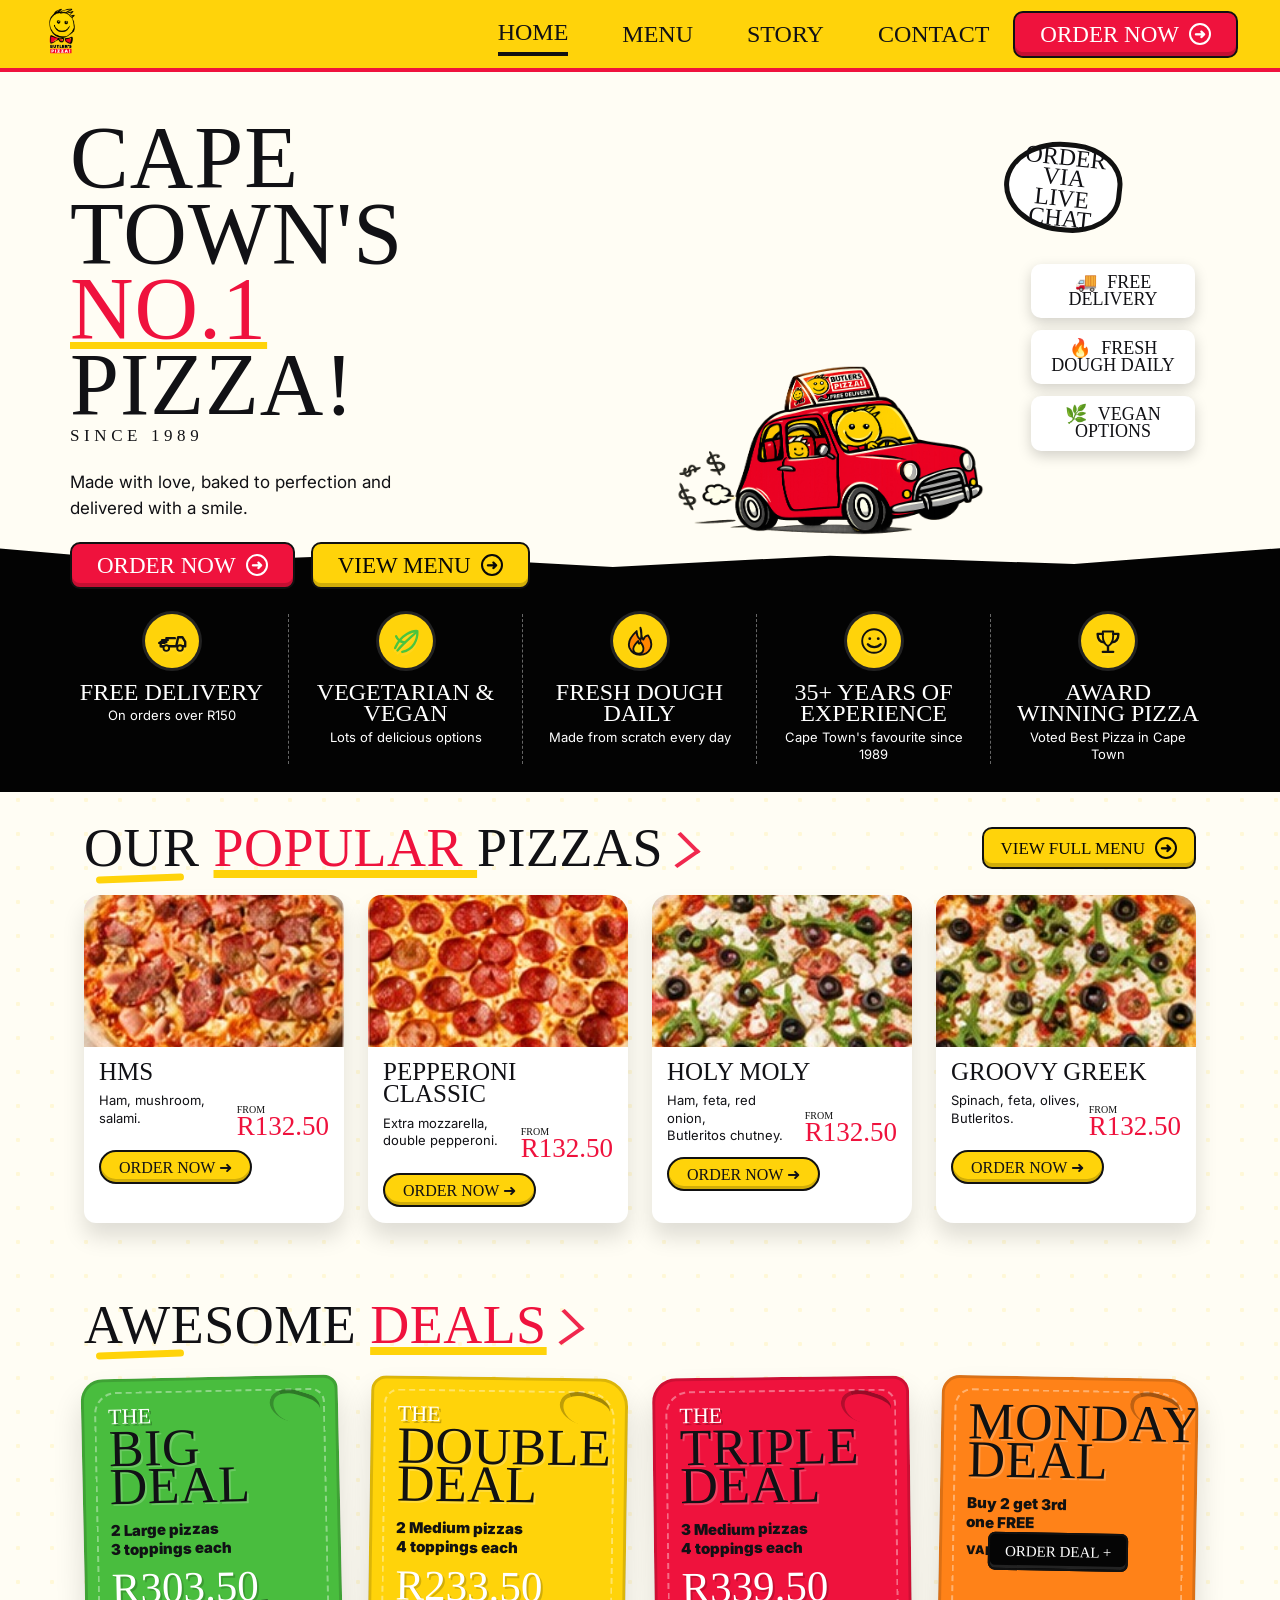
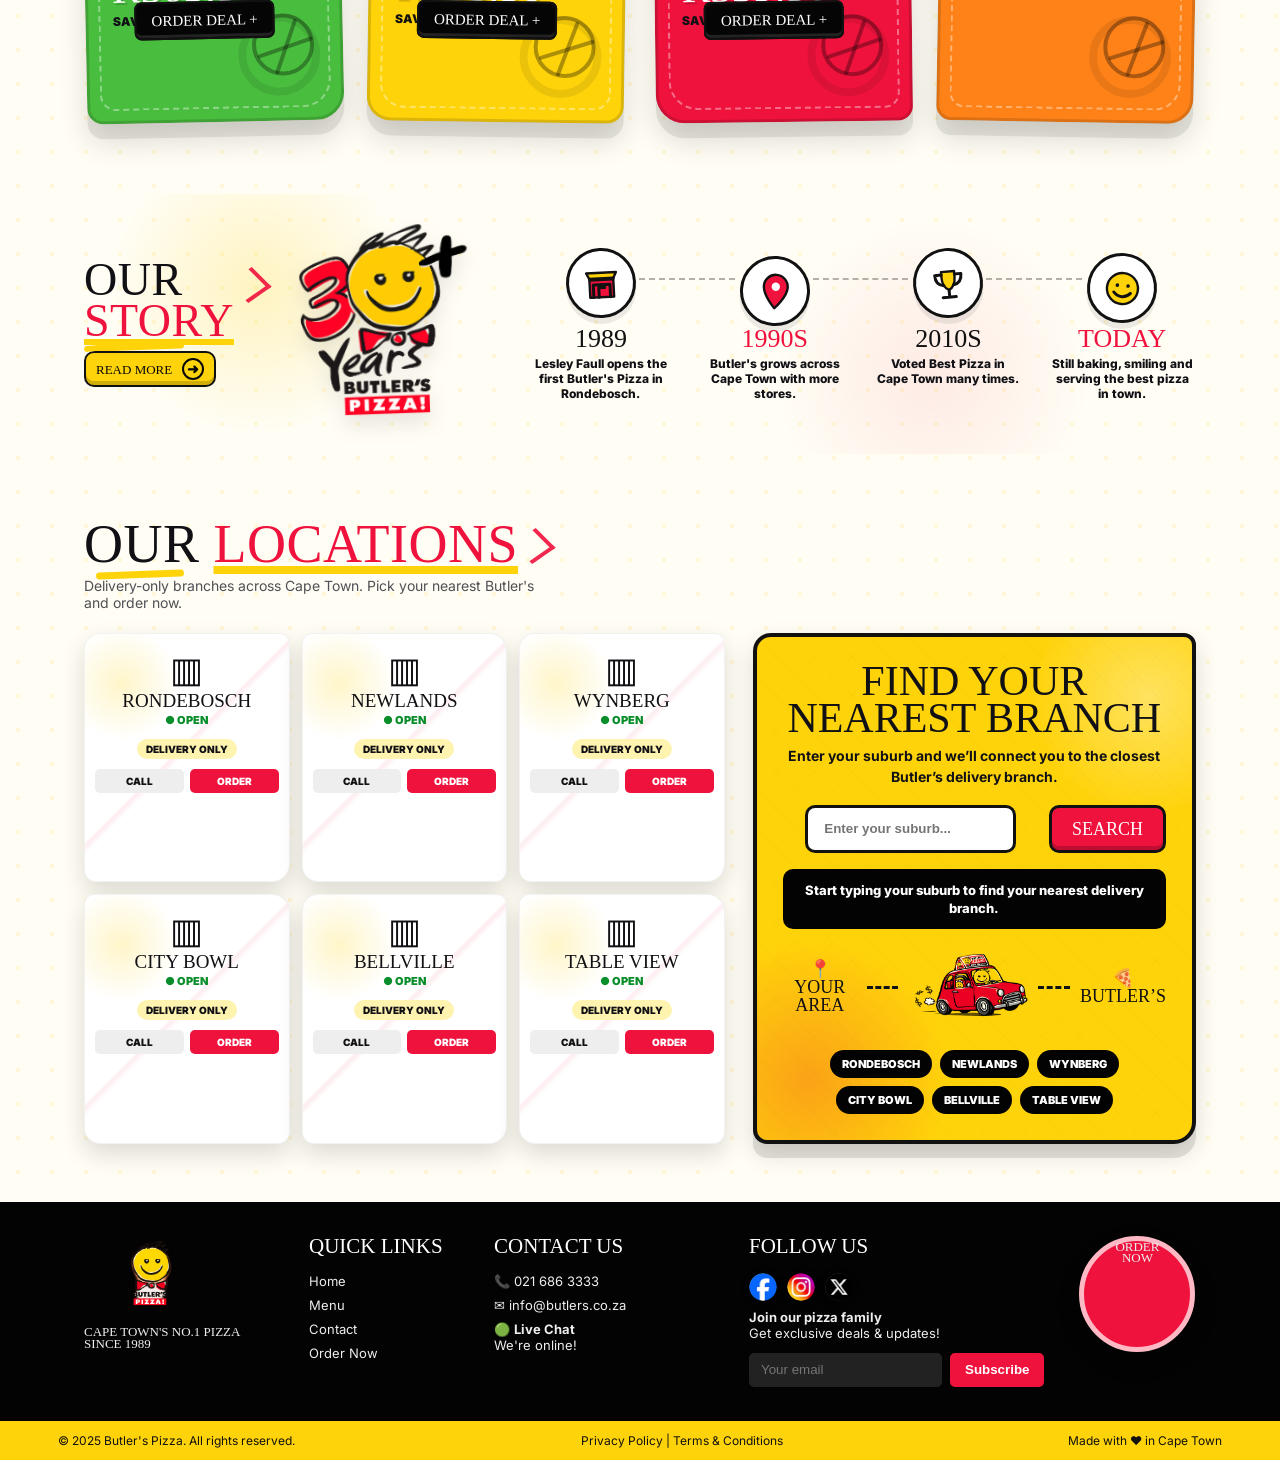
==== index.html @ 82b2c45b "Initial Butler's Pizza website" ====
<!DOCTYPE html>

<html lang="en">
<head>
<meta charset="utf-8"/>
<meta content="width=device-width, initial-scale=1.0" name="viewport"/>
<title>
   Butler's Pizza
  </title>
<link href="https://fonts.googleapis.com" rel="preconnect"/>
<link crossorigin="" href="https://fonts.gstatic.com" rel="preconnect"/>
<link href="https://fonts.googleapis.com/css2?family=Chewy&amp;family=Inter:wght@500;700;800;900&amp;display=swap" rel="stylesheet"/>
<link href="styles.css" rel="stylesheet"/>
</head>
<body class="home-page">
<header class="site-header">
<a class="brand" href="index.html">
<img alt="Butler's Pizza" src="assets/Main-logo.png"/>
</a>
<nav class="main-nav">
<a class="active" href="index.html">
     Home
    </a>
<a href="menu.html">
     Menu
    </a>
<a href="story.html">
     Story
    </a>
<a href="contact.html">
     Contact
    </a>
</nav>
<a class="top-order" href="order-now.html">
    Order Now
    <span class="circle-icon">
     ➜
    </span>
</a>
</header>
<main>
<section class="hero">
<div class="hero-copy">
<h1>
      Cape Town's
      <strong>
       No.1
      </strong>
      Pizza!
     </h1>
<p class="since">
      Since 1989
     </p>
<p>
      Made with love, baked to perfection and delivered with a smile.
     </p>
<div class="hero-buttons">
<a class="btn red" href="order-now.html">
       Order Now
       <span class="circle-icon">
        ➜
       </span>
</a>
<a class="btn yellow" href="menu.html">
       View Menu
       <span class="circle-icon">
        ➜
       </span>
</a>
</div>
</div>
<div class="hero-visual">
<img alt="Butler's Pizza delivery car" class="hero-car" src="assets/delivery-car-trim.png"/>
<div class="bubble">
      Order
      <br/>
      via
      <br/>
      live chat
     </div>
<div class="badges">
<div class="badge">
<span>
        🚚
       </span>
       Free Delivery
      </div>
<div class="badge">
<span>
        🔥
       </span>
       Fresh Dough Daily
      </div>
<div class="badge">
<span>
        🌿
       </span>
       Vegan Options
      </div>
</div>
</div>
</section>
<section class="feature-band">
<article>
<span aria-hidden="true" class="feature-icon feature-svg">
<svg viewbox="0 0 72 72">
<path class="svg-stroke" d="M14 47h31l4-19h9l6 10v9h-7">
</path>
<path class="svg-stroke" d="M20 47h-8v-9h12">
</path>
<circle class="svg-fill yellow" cx="24" cy="51" r="6">
</circle>
<circle class="svg-fill yellow" cx="53" cy="51" r="6">
</circle>
<path class="svg-stroke" d="M24 30h18M15 34h12M9 40h11">
</path>
</svg>
</span>
<h3>
      Free Delivery
     </h3>
<p>
      On orders over R150
     </p>
</article>
<article>
<span aria-hidden="true" class="feature-icon feature-svg">
<svg viewbox="0 0 72 72">
<path class="svg-stroke green" d="M13 51C26 21 51 14 60 15c1 18-8 39-32 44">
</path>
<path class="svg-stroke green" d="M18 56c12-14 24-24 39-38">
</path>
<path class="svg-stroke green" d="M33 39c-9-1-15-6-18-13">
</path>
</svg>
</span>
<h3>
      Vegetarian &amp; Vegan
     </h3>
<p>
      Lots of delicious options
     </p>
</article>
<article>
<span aria-hidden="true" class="feature-icon feature-svg">
<svg viewbox="0 0 72 72">
<path class="svg-fill orange" d="M37 8c5 12-2 17 6 25 3-8 10-9 10-9 7 10 9 19 5 28-4 8-12 13-22 13S18 60 14 51c-5-12 3-25 15-36-1 11 4 15 8 19 4-7 1-15 0-26z">
</path>
<path class="svg-fill yellow" d="M37 38c5 7 8 11 6 17-1 5-5 8-10 8s-10-3-11-8c-2-7 5-13 10-19 0 6 3 8 5 2z">
</path>
</svg>
</span>
<h3>
      Fresh Dough Daily
     </h3>
<p>
      Made from scratch every day
     </p>
</article>
<article>
<span aria-hidden="true" class="feature-icon feature-svg">
<svg viewbox="0 0 72 72">
<circle class="svg-fill yellow" cx="36" cy="36" r="25">
</circle>
<circle class="svg-fill ink" cx="27" cy="31" r="3">
</circle>
<circle class="svg-fill ink" cx="45" cy="31" r="3">
</circle>
<path class="svg-stroke" d="M23 43c7 8 20 8 27 0">
</path>
</svg>
</span>
<h3>
      35+ Years of Experience
     </h3>
<p>
      Cape Town's favourite since 1989
     </p>
</article>
<article>
<span aria-hidden="true" class="feature-icon feature-svg">
<svg viewbox="0 0 72 72">
<path class="svg-fill yellow" d="M25 16h22v9c0 11-5 19-11 22-6-3-11-11-11-22z">
</path>
<path class="svg-stroke" d="M25 21H14c0 12 5 17 14 18M47 21h11c0 12-5 17-14 18M36 47v9M25 59h22">
</path>
</svg>
</span>
<h3>
      Award Winning Pizza
     </h3>
<p>
      Voted Best Pizza in Cape Town
     </p>
</article>
</section>
<section class="section popular-section">
<div class="section-head">
<h2 class="section-title">
      Our
      <span>
       Popular
      </span>
      Pizzas
     </h2>
<a class="btn yellow small" href="menu.html">
      View Full Menu
      <span class="circle-icon">
       ➜
      </span>
</a>
</div>
<div class="pizza-grid">
<article class="pizza-card">
<img src="assets/pizza-hms.jpg"/>
<div class="pizza-body">
<h3>
        HMS
       </h3>
<div class="pizza-info">
<p>
         Ham, mushroom,
         <br/>
         salami.
        </p>
<div class="price">
<span class="from">
          From
         </span>
         R132.50
        </div>
</div>
<div class="card-row">
<a class="order-card" href="order-now.html">
         Order Now ➜
        </a>
</div>
</div>
</article>
<article class="pizza-card">
<img src="assets/pizza-pepperoni.jpg"/>
<div class="pizza-body">
<h3>
        Pepperoni Classic
       </h3>
<div class="pizza-info">
<p>
         Extra mozzarella,
         <br/>
         double pepperoni.
        </p>
<div class="price">
<span class="from">
          From
         </span>
         R132.50
        </div>
</div>
<div class="card-row">
<a class="order-card" href="order-now.html">
         Order Now ➜
        </a>
</div>
</div>
</article>
<article class="pizza-card">
<img src="assets/pizza-holy-moly.jpg"/>
<div class="pizza-body">
<h3>
        Holy Moly
       </h3>
<div class="pizza-info">
<p>
         Ham, feta, red onion,
         <br/>
         Butleritos chutney.
        </p>
<div class="price">
<span class="from">
          From
         </span>
         R132.50
        </div>
</div>
<div class="card-row">
<a class="order-card" href="order-now.html">
         Order Now ➜
        </a>
</div>
</div>
</article>
<article class="pizza-card">
<img src="assets/pizza-groovy-greek.jpg"/>
<div class="pizza-body">
<h3>
        Groovy Greek
       </h3>
<div class="pizza-info">
<p>
         Spinach, feta, olives,
         <br/>
         Butleritos.
        </p>
<div class="price">
<span class="from">
          From
         </span>
         R132.50
        </div>
</div>
<div class="card-row">
<a class="order-card" href="order-now.html">
         Order Now ➜
        </a>
</div>
</div>
</article>
</div>
</section>
<section class="section deals-section">
<div class="section-head">
<h2 class="section-title">
      Awesome
      <span>
       Deals
      </span>
</h2>
</div>
<div class="deal-grid">
<article class="deal-card green-card">
<span aria-hidden="true" class="deal-scribble">
</span>
<small>
       The
      </small>
<h3>
       Big Deal
      </h3>
<p>
       2 Large pizzas
       <br/>
       3 toppings each
      </p>
<strong>
       R303.50
      </strong>
<em>
       Save up to R135
      </em>
<a href="order-now.html">
       Order Deal +
      </a>
<span aria-hidden="true" class="deal-pizza-doodle">
</span>
</article>
<article class="deal-card yellow-card">
<span aria-hidden="true" class="deal-scribble">
</span>
<small>
       The
      </small>
<h3>
       Double Deal
      </h3>
<p>
       2 Medium pizzas
       <br/>
       4 toppings each
      </p>
<strong>
       R233.50
      </strong>
<em>
       Save up to R185
      </em>
<a href="order-now.html">
       Order Deal +
      </a>
<span aria-hidden="true" class="deal-pizza-doodle">
</span>
</article>
<article class="deal-card red-card">
<span aria-hidden="true" class="deal-scribble">
</span>
<small>
       The
      </small>
<h3>
       Triple Deal
      </h3>
<p>
       3 Medium pizzas
       <br/>
       4 toppings each
      </p>
<strong>
       R339.50
      </strong>
<em>
       Save up to R180
      </em>
<a href="order-now.html">
       Order Deal +
      </a>
<span aria-hidden="true" class="deal-pizza-doodle">
</span>
</article>
<article class="deal-card orange-card">
<span aria-hidden="true" class="deal-scribble">
</span>
<h3>
       Monday Deal
      </h3>
<p>
       Buy 2 get 3rd
       <br/>
       one FREE
      </p>
<em>
       Valid Mondays only
      </em>
<a href="order-now.html">
       Order Deal +
      </a>
<span aria-hidden="true" class="deal-pizza-doodle">
</span>
</article>
</div>
</section>
<section class="section story-section">
<div class="story-title">
<h2 class="section-title">
      Our
      <span>
       Story
      </span>
</h2>
<a class="btn yellow tiny" href="story.html">
      Read More
      <span class="circle-icon">
       ➜
      </span>
</a>
</div>
<img alt="30 years" class="story-badge" src="assets/logo-30-years-trim.png"/>
<div class="timeline">
<article>
<div aria-hidden="true" class="icon timeline-icon">
<svg viewbox="0 0 72 72">
<path class="svg-fill red" d="M16 28h40v31H16z">
</path>
<path class="svg-fill yellow" d="M11 18h50l-6 12H17z">
</path>
<path class="svg-stroke" d="M22 59V38h28v21M31 59V43h10M16 28h40">
</path>
</svg>
</div>
<h3>
       1989
      </h3>
<p>
       Lesley Faull opens the first Butler's Pizza in Rondebosch.
      </p>
</article>
<article>
<div aria-hidden="true" class="icon timeline-icon">
<svg viewbox="0 0 72 72">
<path class="svg-fill red" d="M36 8c-11 0-20 9-20 20 0 16 20 36 20 36s20-20 20-36C56 17 47 8 36 8z">
</path>
<circle class="svg-fill white" cx="36" cy="28" r="7">
</circle>
</svg>
</div>
<h3>
       1990s
      </h3>
<p>
       Butler's grows across Cape Town with more stores.
      </p>
</article>
<article>
<div aria-hidden="true" class="icon timeline-icon">
<svg viewbox="0 0 72 72">
<path class="svg-fill yellow" d="M25 16h22v9c0 11-5 19-11 22-6-3-11-11-11-22z">
</path>
<path class="svg-stroke" d="M25 21H14c0 12 5 17 14 18M47 21h11c0 12-5 17-14 18M36 47v9M25 59h22">
</path>
</svg>
</div>
<h3>
       2010s
      </h3>
<p>
       Voted Best Pizza in Cape Town many times.
      </p>
</article>
<article>
<div aria-hidden="true" class="icon timeline-icon">
<svg viewbox="0 0 72 72">
<circle class="svg-fill yellow" cx="36" cy="36" r="26">
</circle>
<circle class="svg-fill ink" cx="27" cy="31" r="3">
</circle>
<circle class="svg-fill ink" cx="45" cy="31" r="3">
</circle>
<path class="svg-stroke" d="M22 43c8 9 20 9 28 0">
</path>
</svg>
</div>
<h3>
       Today
      </h3>
<p>
       Still baking, smiling and serving the best pizza in town.
      </p>
</article>
</div>
</section>
<section class="section locations-section">
<div class="section-head">
<div>
<h2 class="section-title">
       Our
       <span>
        Locations
       </span>
</h2>
<p class="locations-subtitle">
       Delivery-only branches across Cape Town. Pick your nearest Butler's and order now.
      </p>
</div>
</div>
<div class="delivery-map-layout">
<div class="locations">
<article class="loc-card">
<div class="building">
        ▥
       </div>
<h3>
        Rondebosch
       </h3>
<p>
        ● Open
       </p>
<span class="delivery-only">
        Delivery Only
       </span>
<div class="loc-actions">
<a href="tel:+27216869007">
         Call
        </a>
<a href="order-now.html">
         Order
        </a>
</div>
</article>
<article class="loc-card">
<div class="building">
        ▥
       </div>
<h3>
        Newlands
       </h3>
<p>
        ● Open
       </p>
<span class="delivery-only">
        Delivery Only
       </span>
<div class="loc-actions">
<a href="tel:+27216863333">
         Call
        </a>
<a href="order-now.html">
         Order
        </a>
</div>
</article>
<article class="loc-card">
<div class="building">
        ▥
       </div>
<h3>
        Wynberg
       </h3>
<p>
        ● Open
       </p>
<span class="delivery-only">
        Delivery Only
       </span>
<div class="loc-actions">
<a href="tel:+27217979980">
         Call
        </a>
<a href="order-now.html">
         Order
        </a>
</div>
</article>
<article class="loc-card">
<div class="building">
        ▥
       </div>
<h3>
        City Bowl
       </h3>
<p>
        ● Open
       </p>
<span class="delivery-only">
        Delivery Only
       </span>
<div class="loc-actions">
<a href="tel:+27214623344">
         Call
        </a>
<a href="order-now.html">
         Order
        </a>
</div>
</article>
<article class="loc-card">
<div class="building">
        ▥
       </div>
<h3>
        Bellville
       </h3>
<p>
        ● Open
       </p>
<span class="delivery-only">
        Delivery Only
       </span>
<div class="loc-actions">
<a href="tel:+27219488888">
         Call
        </a>
<a href="order-now.html">
         Order
        </a>
</div>
</article>
<article class="loc-card">
<div class="building">
        ▥
       </div>
<h3>
        Table View
       </h3>
<p>
        ● Open
       </p>
<span class="delivery-only">
        Delivery Only
       </span>
<div class="loc-actions">
<a href="tel:+27215578899">
         Call
        </a>
<a href="order-now.html">
         Order
        </a>
</div>
</article>
</div>
<div class="delivery-panel">
<div class="delivery-panel-content">
<h3>
        Find Your Nearest Branch
       </h3>
<p>
        Enter your suburb and we’ll connect you to the closest Butler’s delivery branch.
       </p>
<form class="branch-search" id="branchSearchForm">
<div class="suburb-field">
<input autocomplete="off" id="suburbInput" placeholder="Enter your suburb..." type="text"/>
<div class="suburb-suggestions" id="suburbSuggestions">
</div>
</div>
<button type="submit">
         Search
        </button>
</form>
<div class="branch-result" id="branchResult">
        Start typing your suburb to find your nearest delivery branch.
       </div>
<div class="delivery-route">
<span>
         📍 Your Area
        </span>
<span class="route-line">
</span>
<img alt="Delivery car" src="assets/delivery-car-trim.png"/>
<span class="route-line">
</span>
<span>
         🍕 Butler’s
        </span>
</div>
<div class="branch-tags">
<span>
         Rondebosch
        </span>
<span>
         Newlands
        </span>
<span>
         Wynberg
        </span>
<span>
         City Bowl
        </span>
<span>
         Bellville
        </span>
<span>
         Table View
        </span>
</div>
</div>
</div>
</div>
</section>
</main>
<footer class="site-footer">
<div class="footer-inner">
<div class="footer-logo">
<img src="assets/logo-butlers-trim.png"/>
<p>
      Cape Town's No.1 Pizza
      <br/>
      Since 1989
     </p>
</div>
<div>
<h3>
      Quick Links
     </h3>
<a href="index.html">
      Home
     </a>
<a href="menu.html">
      Menu
     </a>
<a href="contact.html">
      Contact
     </a>
<a href="order-now.html">
      Order Now
     </a>
</div>
<div>
<h3>
      Contact Us
     </h3>
<p>
      📞 021 686 3333
     </p>
<p>
      ✉ info@butlers.co.za
     </p>
<p>
      🟢
      <b>
       Live Chat
      </b>
<br/>
      We're online!
     </p>
</div>
<div>
<h3>
      Follow Us
     </h3>
<div class="socials"><a aria-label="Facebook" class="social-link facebook" href="#"><img alt="Facebook" src="assets/facebook.png"/></a><a aria-label="Instagram" class="social-link instagram" href="#"><img alt="Instagram" src="assets/instagram.png"/></a><a aria-label="X" class="social-link x" href="#"><img alt="X" src="assets/x.png"/></a></div>
<p>
<b>
       Join our pizza family
      </b>
<br/>
      Get exclusive deals &amp; updates!
     </p>
<div class="subscribe">
<input placeholder="Your email"/>
<button>
       Subscribe
      </button>
</div>
</div>
<a class="floating-order" href="order-now.html">
     Order
     <br/>
     Now
    </a>
</div>
<div class="legal">
<span>
     © 2025 Butler's Pizza. All rights reserved.
    </span>
<span>
     Privacy Policy | Terms &amp; Conditions
    </span>
<span>
     Made with ❤ in Cape Town
    </span>
</div>
</footer>
<script src="location.js">
</script>
</body>
</html>
---- styles.css ----
:root {
    --yellow:#ffd30a;
    --red:#ef123d;
    --orange:#ff8500;
    --ink:#111115;
    --paper:#fffdf4;
    --muted:#4f4f55;
    --shadow:0 10px 24px rgba(0,0,0,.14);
    --display:'Chewy','Comic Sans MS',cursive;
    --body:'Inter',Arial,sans-serif
}

* {
    box-sizing:border-box
}

html {
    scroll-behavior:smooth
}

body {
    margin:0;
    color:var(--ink);
    font-family:var(--body);
    background:var(--paper);
    overflow-x:hidden
}

a {
    text-decoration:none;
    color:inherit
}

.site-header {
    height:72px;
    background:var(--yellow);
    display:flex;
    align-items:center;
    padding:0 42px;
    border-bottom:4px solid var(--red);
    gap:24px;
    position:sticky;
    top:0;
    z-index:50
}

.brand {
    height: 100%;
    display: flex;
    align-items: center;
    flex-shrink: 0;
}

.brand img {
    width: auto;
    height: 58px;
    max-height: 58px;
    object-fit: contain;
    display: block;
}

.main-nav {
    margin-left:auto;
    display:flex;
    gap:54px;
    align-items:center;
    font:24px/1 var(--display);
    text-transform:uppercase
}

.main-nav a {
    padding:8px 0
}

.main-nav a.active {
    border-bottom:4px solid #111
}

.top-order,.btn {
    display:inline-flex;
    align-items:center;
    justify-content:center;
    gap:10px;
    border:2px solid rgba(0,0,0,.18);
    box-shadow:inset 0 -4px rgba(0,0,0,.18);
    text-transform:uppercase;
    font:23px/1 var(--display);
    border-radius:10px;
    min-height:46px;
    padding:10px 25px;
    transition:transform .2s ease, box-shadow .2s ease, background-color .2s ease, color .2s ease
}

.top-order:hover,.btn:hover {
    transform:translateY(-2px);
    box-shadow:inset 0 -4px rgba(0,0,0,.18),0 10px 20px rgba(0,0,0,.16)
}

.top-order,.btn.red {
    background:var(--red);
    color:#fff
}

.btn.red:hover {
    background:#ff214f
}

.btn.yellow {
    background:var(--yellow);
    color:#080808
}

.btn.yellow:hover {
    background:#ffe15f
}

.btn.small {
    font-size:17px;
    min-height:38px;
    padding:8px 17px
}

.btn.tiny {
    font-size:13px;
    min-height:28px;
    padding:5px 10px
}

.circle-icon {
    display:grid;
    place-items:center;
    width:22px;
    height:22px;
    border:2px solid currentColor;
    border-radius:50%;
    font:800 14px/1 'Segoe UI Symbol', Arial, sans-serif;
    transition:transform .2s ease, background-color .2s ease, border-color .2s ease
}

.hero-buttons .btn:hover .circle-icon {
    transform:translateX(3px) scale(1.05);
    background:rgba(255,255,255,.18)
}

.hero,.page-hero {
    position:relative;
    min-height:430px;
    display:grid;
    grid-template-columns:42% 58%;
    background:#fffdf4;
    overflow:hidden;
    padding:48px 70px 0
}

.hero:after,.page-hero:after {
    content:"";
    position:absolute;
    left:-3%;
    right:-3%;
    bottom:-2px;
    height:70px;
    background:#030303;
    clip-path:polygon(0 35%,15% 60%,31% 48%,48% 66%,64% 50%,82% 62%,100% 35%,100% 100%,0 100%)
}

.hero-copy {
    position:relative;
    z-index:2
}

.hero h1,.page-hero h1 {
    font:88px/.86 var(--display);
    text-transform:uppercase;
    margin:0;
    max-width:470px;
    letter-spacing:1px
}

.hero h1 strong,.page-hero h1 strong,.red-word {
    color:var(--red);
    font:inherit;
    text-decoration:underline;
    text-decoration-color:var(--yellow);
    text-decoration-thickness:.08em;
    text-underline-offset:.05em;
    text-decoration-skip-ink:auto
}

.since {
    font:34px/1 var(--display);
    letter-spacing:.27em;
    margin-top:20px;
    text-transform:uppercase
}

.hero-copy p,.page-hero p {
    font-size:17px;
    line-height:1.55;
    max-width:330px;
    margin:0 0 20px
}

.hero-buttons {
    display:flex;
    gap:16px
}

.hero-visual,.page-visual {
    position:relative;
    min-height:370px
}

.hero-pizza {
    position:absolute;
    right:-80px;
    bottom:0;
    width:560px;
    height:420px;
    border-radius:50% 0 0 50%;
    object-fit:cover
}

.hero-car {
    position:absolute;
    left:110px;
    bottom:23px;
    width:325px;
    z-index:3
}

.hero-logo-peek {
    position:absolute;
    left:92px;
    top:25px;
    width:78px;
    z-index:4
}

.bubble {
    position:absolute;
    right:88px;
    top:22px;
    z-index:5;
    width:118px;
    height:90px;
    background:white;
    border:5px solid #111;
    border-radius:54% 46% 47% 53%;
    display:grid;
    place-items:center;
    text-align:center;
    font:24px/.85 var(--display);
    text-transform:uppercase;
    transform:rotate(6deg)
}

.badges {
    position:absolute;
    right:15px;
    top:144px;
    display:grid;
    gap:12px;
    z-index:5
}

.badge {
    width:164px;
    background:white;
    border-radius:10px;
    box-shadow:0 5px 14px rgba(0,0,0,.18);
    padding:10px 13px;
    text-align:center;
    font:18px/.95 var(--display);
    text-transform:uppercase
}

.badge span {
    margin-right:6px
}

.feature-band {
    background:#030303;
    color:white;
    display:grid;
    grid-template-columns:repeat(5,1fr);
    padding:25px 55px 28px
}

.feature-band.light {
    background:#fffdf4;
    color:#111;
    border-top:1px solid #ddd;
    border-bottom:1px solid #ddd
}

.feature-band article {
    min-height:98px;
    text-align:center;
    display:grid;
    align-content:start;
    justify-items:center;
    padding:0 24px;
    border-right:1px dashed rgba(255,255,255,.4)
}

.feature-band.light article {
    border-right:1px dashed #bbb;
    grid-template-columns:55px 1fr;
    text-align:left;
    align-items:center;
    justify-items:start;
    min-height:80px
}

.feature-band article:last-child {
    border-right:0
}

.feature-icon {
    font-size:37px;
    line-height:1
}

.feature-band h3 {
    margin:6px 0 4px;
    font:24px/.9 var(--display);
    text-transform:uppercase
}

.feature-band p {
    margin:0;
    font-size:13px;
    line-height:1.35
}

.feature-band.light p {
    font-size:12px
}

.section {
    max-width:1180px;
    margin:0 auto;
    padding:32px 34px
}

.section-head {
    display:flex;
    align-items:center;
    justify-content:space-between;
    margin-bottom:22px
}

.section-title {
    font:54px/.9 var(--display);
    text-transform:uppercase;
    margin:0
}

.section-title span {
    color:var(--red);
    text-decoration:underline;
    text-decoration-color:var(--yellow);
    text-decoration-thickness:.14em
}

.pizza-grid,.deal-grid {
    display:grid;
    grid-template-columns:repeat(4,1fr);
    gap:24px
}

.pizza-card {
    background:white;
    border-radius:8px;
    overflow:hidden;
    box-shadow:var(--shadow);
    border:1px solid #e2ded5
}

.pizza-card img {
    width:100%;
    height:145px;
    object-fit:cover;
    display:block
}

.pizza-body {
    padding:14px 15px 16px
}

.pizza-body h3 {
    font:25px/.9 var(--display);
    margin:0 0 9px;
    text-transform:uppercase
}

.pizza-info {
    display:grid;
    grid-template-columns:1fr auto;
    gap:8px;
    align-items:end
}

.pizza-info p {
    min-height:46px;
    margin:0;
    font-size:13px;
    line-height:1.35
}

.from {
    font-size:10px;
    text-transform:uppercase;
    display:block;
    color:#111
}

.price {
    font:27px/.9 var(--display);
    color:var(--red);
    white-space:nowrap
}

.card-row {
    display:flex;
    align-items:center;
    justify-content:space-between;
    margin-top:12px;
    gap:10px
}

.order-card {
    background:var(--yellow);
    border:2px solid #111;
    border-radius:5px;
    padding:8px 18px 6px;
    font:16px/1 var(--display);
    text-transform:uppercase;
    box-shadow:inset 0 -3px rgba(0,0,0,.18)
}

.deal-card {
    min-height: 250px;
    border-radius: 12px;
    padding: 22px 22px 70px;
    position: relative;
    overflow: hidden;
    box-shadow: var(--shadow);
    border: 2px solid rgba(0, 0, 0, 0.1);
}

.deal-card:after {
    content: '◔';
    position: absolute;
    right: 15px;
    bottom: 12px;
    font: 82px/1 var(--display);
    opacity: 0.35;
    z-index: 1;
}

.deal-card small,.deal-card h3,.deal-card p,.deal-card strong,.deal-card a {
    position:relative;
    z-index:1
}

.deal-card small {
    font:20px/1 var(--display);
    color:white;
    text-transform:uppercase
}

.deal-card h3 {
    font: 47px/.78 var(--display);
    text-transform: uppercase;
    margin: 0 0 14px;
}

.deal-card p {
    font-weight: 900;
    line-height: 1.3;
    margin: 0 0 10px;
}

.deal-card strong {
    font: 39px/.9 var(--display);
    color: white;
    display: block;
    margin-bottom: 5px;
}

.deal-card em {
    display:block;
    font-style:normal;
    font-weight:900;
    text-transform:uppercase;
    font-size:12px
}

.deal-card a {
    position: absolute;
    left: 22px;
    bottom: 18px;
    z-index: 3;
    background: #050505;
    color: white;
    border-radius: 5px;
    padding: 9px 15px;
    font: 15px/1 var(--display);
    text-transform: uppercase;
}

.green-card {
    background:#49bd3e
}

.yellow-card {
    background:var(--yellow)
}

.red-card {
    background:var(--red)
}

.orange-card {
    background:#ff8218
}

.story-section {
    display:grid;
    grid-template-columns:130px 215px 1fr;
    gap:24px;
    align-items:center
}

.story-badge {
    width:215px
}

.story-title .section-title {
    font-size:45px;
    margin-bottom:12px
}

.timeline {
    display:grid;
    grid-template-columns:repeat(4,1fr);
    gap:30px
}

.timeline article {
    position:relative;
    min-height:132px
}

.timeline article:not(:last-child):after {
    content:"";
    position:absolute;
    top:34px;
    left:65px;
    right:-36px;
    border-top:2px dashed #aaa
}

.timeline .icon {
    font-size:42px
}

.timeline h3 {
    font:23px/.9 var(--display);
    margin:5px 0;
    text-transform:uppercase
}

.timeline p {
    font-size:12px;
    line-height:1.4;
    margin:0
}

.locations {
    display:grid;
    grid-template-columns:repeat(6,1fr);
    gap:12px
}

.loc-card {
    position:relative;
    overflow:hidden;
    text-align:center;
    background:white;
    border-radius:8px;
    box-shadow:var(--shadow);
    padding:14px 10px;
    transition:transform 0.2s ease, outline 0.2s ease;
}

.loc-card .building {
    font-size:35px
}

.loc-card h3 {
    font:19px/.9 var(--display);
    text-transform:uppercase;
    margin:2px 0
}

.loc-card p {
    font-size:11px;
    color:#0a8e2b;
    margin:4px 0 10px;
    font-weight:900;
    text-transform:uppercase
}

.loc-card .loc-actions {
    display:grid;
    grid-template-columns:1fr 1fr;
    gap:6px
}

.loc-card a {
    background:#eee;
    border-radius:5px;
    padding:6px;
    font-size:10px;
    font-weight:900;
    text-transform:uppercase
}

.tabs-band {
    background:#030303;
    color:white;
    display:flex;
    align-items:center;
    justify-content:center;
    gap:58px;
    padding:28px 60px
}

.tab-item {
    text-align:center;
    font:19px/1 var(--display);
    text-transform:uppercase
}

.tab-icon {
    display:grid;
    place-items:center;
    width:54px;
    height:54px;
    border-radius:50%;
    margin:0 auto 8px;
    border:3px solid white;
    background:var(--yellow);
    font-size:28px
}

.tab-item.active {
    color:white
}

.tab-item.active:after {
    content:"";
    display:block;
    width:54px;
    height:5px;
    background:var(--yellow);
    margin:8px auto 0
}

.menu-tools {
    margin-left:auto;
    display:flex;
    gap:15px
}

.search {
    width:240px;
    height:48px;
    border:1px solid #777;
    border-radius:24px;
    background:#050505;
    color:white;
    padding:0 20px
}

.sort {
    height:48px;
    border:0;
    border-radius:24px;
    background:var(--yellow);
    padding:0 28px;
    font-weight:900;
    text-transform:uppercase
}

.more-btn {
    text-align:center;
    margin:28px auto 0
}

.contact-layout {
    display:grid;
    grid-template-columns:300px 1fr 420px;
    gap:28px;
    align-items:start
}

.contact-card {
    background:white;
    border-radius:10px;
    box-shadow:var(--shadow);
    padding:22px;
    margin-bottom:16px;
    display:grid;
    grid-template-columns:55px 1fr;
    gap:14px;
    align-items:center
}

.contact-card .round {
    width:50px;
    height:50px;
    background:var(--yellow);
    border-radius:50%;
    display:grid;
    place-items:center;
    font-size:24px
}

.contact-card h3 {
    font:20px/1 var(--display);
    margin:0;
    text-transform:uppercase
}

.contact-card strong {
    display:block;
    color:var(--red);
    font-size:22px;
    margin:4px 0
}

.contact-card p {
    margin:0;
    font-size:14px
}

.form-grid {
    display:grid;
    grid-template-columns:1fr 1fr;
    gap:17px
}

.form-grid input,.form-grid textarea,.order-form input,.order-form textarea {
    border:1px solid #ddd;
    border-radius:7px;
    background:white;
    padding:0 16px;
    height:56px;
    font:14px var(--body);
    box-shadow:inset 0 1px 2px rgba(0,0,0,.03)
}

.form-grid .wide,.order-form .wide {
    grid-column:1/-1
}

.form-grid textarea,.order-form textarea {
    height:210px;
    padding-top:17px;
    resize:none
}

.map-card {
    height:555px;
    border-radius:10px;
    box-shadow:var(--shadow);
    overflow:hidden;
    background:linear-gradient(135deg,#bde9f2 0 28%,#dff4cf 28% 100%);
    position:relative
}

.map-card:before {
    content:"";
    position:absolute;
    inset:0;
    background:linear-gradient(35deg,transparent 46%,#f7d75b 47% 49%,transparent 50%),linear-gradient(95deg,transparent 58%,#d0d0d0 59% 60%,transparent 61%),linear-gradient(135deg,transparent 38%,#d0d0d0 39% 41%,transparent 42%);
    opacity:.9
}

.map-pin {
    position:absolute;
    left:52%;
    top:45%;
    transform:translate(-50%,-50%);
    width:72px;
    height:72px;
    border-radius:50% 50% 50% 0;
    background:var(--red);
    transform:rotate(-45deg);
    display:grid;
    place-items:center;
    border:4px solid #111
}

.map-pin img {
    transform:rotate(45deg);
    width:48px
}

.hours-band {
    background:#030303;
    color:#fff;
    padding:27px 70px
}

.hours-inner {
    max-width:1180px;
    margin:auto
}

.hours-grid {
    display:grid;
    grid-template-columns:repeat(4,1fr);
    gap:26px;
    text-align:center
}

.hours-card {
    border-right:1px dashed rgba(255,255,255,.45);
    padding:8px
}

.hours-card:last-child {
    border-right:0
}

.hours-card .emoji {
    font-size:33px
}

.hours-card h3 {
    font:22px/1 var(--display);
    text-transform:uppercase;
    margin:7px 0
}

.hours-card p {
    font-size:18px;
    color:var(--yellow);
    font-weight:900;
    margin:0
}

.order-layout {
    display:grid;
    grid-template-columns:1.45fr .95fr;
    gap:55px
}

.order-form {
    display:grid;
    grid-template-columns:1fr 1fr;
    gap:18px
}

.order-form textarea {
    height:120px
}

.cart-box {
    background:#fffaf1;
    border:1px solid #e2ddd3;
    border-radius:10px;
    box-shadow:var(--shadow);
    padding:24px
}

.cart-empty {
    text-align:center;
    padding:10px 10px 25px;
    border-bottom:1px dashed #bbb
}

.cart-empty img {
    width:155px
}

.cart-empty h3 {
    margin:4px 0;
    font-size:20px
}

.cart-line {
    display:flex;
    justify-content:space-between;
    font-weight:900;
    margin:18px 0
}

.cart-total {
    display:flex;
    justify-content:space-between;
    border-top:1px solid #ddd;
    padding-top:18px;
    font:31px/1 var(--display);
    text-transform:uppercase
}

.cart-total strong {
    color:var(--red)
}

.addons {
    display:grid;
    grid-template-columns:repeat(5,1fr);
    gap:20px
}

.addon-card {
    background:white;
    box-shadow:var(--shadow);
    border-radius:8px;
    padding:14px;
    position:relative;
    min-height:190px
}

.addon-img {
    height:88px;
    display:grid;
    place-items:center;
    font-size:58px
}

.addon-card h3 {
    font:18px/1 var(--display);
    text-transform:uppercase;
    margin:8px 0
}

.addon-card strong {
    color:var(--red);
    font-size:20px
}

.add-btn {
    position:absolute;
    right:14px;
    bottom:14px;
    width:36px;
    height:36px;
    border-radius:50%;
    background:var(--yellow);
    display:grid;
    place-items:center;
    font-size:30px;
    font-weight:900
}

.site-footer {
    background:#030303;
    color:white
}

.footer-inner {
    max-width:1180px;
    margin:auto;
    display:grid;
    grid-template-columns:190px 150px 220px 1fr 140px;
    gap:35px;
    padding:34px
}

.footer-logo img {
    width:130px
}

.footer-logo p {
    font:17px/.9 var(--display);
    text-transform:uppercase;
    margin:4px 0
}

.site-footer h3 {
    font:21px/1 var(--display);
    text-transform:uppercase;
    margin:0 0 16px
}

.site-footer a,.site-footer p {
    display:block;
    color:#eee;
    font-size:13px;
    margin:0 0 8px
}

.socials {
    display:flex;
    gap:10px
}

.socials span {
    width:24px;
    height:24px;
    border-radius:50%;
    display:grid;
    place-items:center;
    background:#1d75ff
}

.socials span:nth-child(2) {
    background:var(--red)
}

.socials span:nth-child(3) {
    background:#222;
    border:1px solid #555
}

.subscribe {
    display:flex;
    gap:8px;
    margin-top:12px
}

.subscribe input {
    background:#222;
    border:0;
    border-radius:5px;
    height:34px;
    padding:0 12px;
    color:white
}

.subscribe button {
    background:var(--red);
    color:white;
    border:0;
    border-radius:5px;
    font-weight:900;
    padding:0 15px
}

.floating-order {
    width:116px;
    height:116px;
    background:var(--red);
    border:5px solid #ffb9c4;
    border-radius:50%;
    display:grid;
    place-items:center;
    text-align:center;
    font:25px/.85 var(--display);
    text-transform:uppercase;
    box-shadow:var(--shadow)
}

.legal {
    background:var(--yellow);
    color:#111;
    display:flex;
    justify-content:space-between;
    padding:12px 58px;
    font-size:12px
}

.page-hero.menu .hero-pizza,.page-hero.contact .hero-pizza,.page-hero.order .hero-pizza {
    right:-30px;
    width:640px;
    height:420px;
    border-radius:50% 0 0 50%
}

.page-hero.menu h1,.page-hero.contact h1,.page-hero.order h1 {
    font-size:92px
}

.page-hero.menu .hero-car,.page-hero.contact .hero-car,.page-hero.order .hero-car {
    left:170px;
    width:260px
}

.page-hero.contact .hero-car,.page-hero.order .hero-car {
    left:325px;
    width:270px
}

.compact-features {
    display:grid;
    grid-template-columns:repeat(4,1fr);
    gap:0;
    padding:18px 55px;
    background:#fffdf4;
    border-bottom:1px solid #ddd
}

.compact-features article {
    display:grid;
    grid-template-columns:55px 1fr;
    align-items:center;
    border-right:1px dashed #bbb;
    padding:0 25px
}

.compact-features article:last-child {
    border-right:0
}

.compact-features .feature-icon {
    font-size:36px
}

.compact-features h3 {
    font:19px/1 var(--display);
    text-transform:uppercase;
    margin:0 0 4px
}

.compact-features p {
    font-size:13px;
    margin:0
}

@media(max-width:900px) {
    .site-header {
        height:auto;
        flex-wrap:wrap;
        padding:10px 18px
    }

    .main-nav {
        order:3;
        width:100%;
        justify-content:center;
        gap:24px;
        font-size:20px
    }

    .top-order {
        margin-left:auto
    }

    .hero,.page-hero {
        grid-template-columns:1fr;
        padding:35px 25px 0;
        min-height:680px
    }

    .hero h1,.page-hero h1 {
        font-size:60px
    }

    .hero-pizza,.page-hero.menu .hero-pizza,.page-hero.contact .hero-pizza,.page-hero.order .hero-pizza {
        right:-190px;
        width:530px;
        height:360px
    }

    .hero-car,.page-hero.menu .hero-car,.page-hero.contact .hero-car,.page-hero.order .hero-car {
        left:20px;
        width:230px
    }

    .badges,.bubble {
        display:none
    }

    .feature-band,.compact-features {
        grid-template-columns:1fr 1fr
    }

    .pizza-grid,.deal-grid,.addons {
        grid-template-columns:1fr 1fr
    }

    .story-section,.contact-layout,.order-layout {
        grid-template-columns:1fr
    }

    .locations {
        grid-template-columns:1fr 1fr
    }

    .tabs-band {
        flex-wrap:wrap;
        gap:22px
    }

    .footer-inner {
        grid-template-columns:1fr 1fr
    }

    .legal {
        flex-direction:column;
        text-align:center;
        gap:6px
    }

    .contact-layout {
        display:block
    }

    .map-card {
        height:360px
    }

    .form-grid,.order-form {
        grid-template-columns:1fr
    }
}

@media(max-width:560px) {
     .brand img {
        width: auto;
        height: 48px;
        max-height: 48px;
    }

    .main-nav {
        font-size:18px
    }

    .top-order {
        font-size:18px;
        padding:8px 15px
    }

    .section {
        padding:28px 18px
    }

    .section-title {
        font-size:42px
    }

    .pizza-grid,.deal-grid,.addons,.feature-band,.compact-features,.hours-grid,.locations,.footer-inner {
        grid-template-columns:1fr
    }

    .feature-band article,.compact-features article {
        border-right:0;
        border-bottom:1px dashed #bbb
    }

    .hero-buttons {
        flex-direction:column;
        align-items:start
    }

    .footer-inner {
        padding:25px
    }

    .floating-order {
        width:90px;
        height:90px;
        font-size:20px
    }
}

.story-page {
    background: #fff;
}

.story-intro {
    position: relative;
    overflow: hidden;
    background: #fff;
    padding: 56px 38px 72px;
}

.story-intro-inner {
    width: min(1180px, 100%);
    margin: 0 auto;
    display: grid;
    grid-template-columns: minmax(250px, 360px) 1fr;
    gap: 70px;
    align-items: center;
}

.story-anniversary {
    display: flex;
    justify-content: center;
    align-items: center;
}

.story-anniversary img {
    width: 100%;
    max-width: 345px;
    height: auto;
    display: block;
}

.story-copy {
    max-width: 740px;
    color: #2a2727;
    font-family: var(--body);
}

.story-copy p {
    margin: 0 0 24px;
    font-size: clamp(17px, 1.65vw, 25px);
    line-height: 1.42;
}

.story-copy p:last-child {
    margin-bottom: 0;
}

.drop-cap {
    float: left;
    margin: -10px 10px 0 0;
    color: #111;
    font-family: var(--display);
    font-size: 86px;
    line-height: 0.92;
}

.story-promise {
    position: relative;
    overflow: hidden;
    color: #16120d;
    background: #fff;
    padding-top: 50px;
}

.story-promise::before {
    content: "";
    position: absolute;
    inset: 0 -7% -80px;
    z-index: 0;
    background: var(--yellow);
    border-radius: 55% 55% 0 0 / 22% 22% 0 0;
}

.story-promise-inner {
    position: relative;
    z-index: 1;
    width: min(1180px, calc(100% - 52px));
    margin: 0 auto;
    padding: 54px 0 48px;
}

.story-notes {
    margin-bottom: 10px;
    font-family: var(--display);
}

.story-notes p {
    margin: 0 0 4px;
    font-size: clamp(16px, 1.45vw, 21px);
    line-height: 1.15;
}

.story-warning {
    margin-top: 12px !important;
}

.promise-copy h1 {
    margin: 12px 0 4px;
    font: clamp(31px, 4vw, 58px) / 0.95 var(--display);
    text-transform: uppercase;
    letter-spacing: 0.01em;
}

.promise-copy p {
    max-width: 1000px;
    margin: 0;
    font-family: var(--display);
    font-size: clamp(18px, 1.65vw, 24px);
    font-style: italic;
    line-height: 1.25;
}

.story-trust-row {
    display: grid;
    grid-template-columns: 175px minmax(260px, 1fr) 210px 170px;
    gap: 28px;
    align-items: end;
    margin-top: 34px;
}

.service-badge img,
.award-badge img {
    width: 100%;
    height: auto;
    display: block;
}

.service-badge img {
    max-width: 165px;
}

.award-badge img {
    max-width: 155px;
    margin-left: auto;
}

.care-details {
    font-family: var(--display);
    text-transform: uppercase;
}

.care-details p {
    margin: 0 0 7px;
    font-size: clamp(16px, 1.45vw, 22px);
}

.care-details span {
    display: inline-block;
    min-width: 150px;
    font-weight: 400;
}

.care-details strong {
    font-weight: 900;
}

.care-details a {
    display: inline-block;
    margin: 3px 0 8px;
    font-size: clamp(18px, 1.55vw, 24px);
    font-weight: 900;
    text-transform: none;
}

.care-details .validity,
.care-details .terms {
    font-size: 17px;
}

.story-socials {
    display: grid;
    gap: 10px;
    justify-items: center;
    text-align: center;
    font-family: var(--display);
    font-size: 19px;
}

.social-row {
    display: flex;
    align-items: center;
    gap: 10px;
}

.social-row.compact {
    gap: 8px;
}

.social-circle {
    width: 48px;
    height: 48px;
    border-radius: 50%;
    display: grid;
    place-items: center;
    color: #fff;
    font: 900 27px / 1 Arial, sans-serif;
}

.facebook {
    background: #1976d2;
}

.instagram {
    background: linear-gradient(135deg, #7024c4, #ff3158, #ffb02e);
}

.x-social {
    background: #111;
}

.story-values {
    background: #fffdf4;
    border-top: 1px solid rgba(0, 0, 0, 0.1);
    border-bottom: 1px solid rgba(0, 0, 0, 0.1);
    padding: 30px 34px;
}

.story-values-inner {
    width: min(1180px, 100%);
    margin: 0 auto;
    display: grid;
    grid-template-columns: repeat(3, 1fr);
}

.story-values article {
    min-height: 150px;
    padding: 18px 36px;
    text-align: center;
    border-right: 1px dashed #aaa;
}

.story-values article:last-child {
    border-right: 0;
}

.story-values span {
    display: block;
    color: var(--red);
    font: 48px / 1 var(--display);
}

.story-values h2 {
    margin: 7px 0 8px;
    font: 26px / 1 var(--display);
    text-transform: uppercase;
}

.story-values p {
    max-width: 300px;
    margin: 0 auto;
    font-size: 14px;
    line-height: 1.45;
}

@media (max-width: 950px) {
    .story-intro-inner {
        grid-template-columns: 270px 1fr;
        gap: 36px;
    }

    .story-trust-row {
        grid-template-columns: 150px 1fr 170px;
    }

    .award-badge {
        grid-column: 3;
    }

    .story-socials {
        align-self: center;
    }
}

@media (max-width: 760px) {
    .story-intro {
        padding: 38px 22px 52px;
    }

    .story-intro-inner {
        grid-template-columns: 1fr;
        gap: 28px;
    }

    .story-anniversary img {
        max-width: 250px;
    }

    .story-copy p {
        font-size: 17px;
    }

    .drop-cap {
        font-size: 64px;
    }

    .story-promise::before {
        border-radius: 45% 45% 0 0 / 8% 8% 0 0;
    }

    .story-promise-inner {
        width: min(100% - 34px, 680px);
        padding-top: 42px;
    }

    .story-trust-row {
        grid-template-columns: 1fr 1fr;
        align-items: center;
    }

    .service-badge,
    .award-badge,
    .story-socials {
        justify-self: center;
    }

    .award-badge {
        grid-column: auto;
    }

    .care-details span {
        min-width: 130px;
    }

    .story-values-inner {
        grid-template-columns: 1fr;
    }

    .story-values article {
        border-right: 0;
        border-bottom: 1px dashed #aaa;
    }

    .story-values article:last-child {
        border-bottom: 0;
    }
}

@media (max-width: 520px) {
    .story-trust-row {
        grid-template-columns: 1fr;
        text-align: center;
    }

    .care-details span {
        display: block;
        min-width: 0;
    }

    .care-details a {
        overflow-wrap: anywhere;
    }

    .story-notes br {
        display: none;
    }
}

.locations-section {
    position: relative;
}

.locations-subtitle {
    margin: 8px 0 0;
    max-width: 460px;
    font-size: 14px;
    color: var(--muted);
}

.delivery-map-layout {
    display: grid;
    grid-template-columns: 1.3fr 0.9fr;
    gap: 28px;
    align-items: stretch;
}

.locations-section .locations {
    grid-template-columns: repeat(3, 1fr);
}

.loc-card::before {
    content: "";
    position: absolute;
    inset: 0;
    background:
        radial-gradient(circle at 18% 20%, rgba(255, 211, 10, 0.22), transparent 22%),
        linear-gradient(135deg, transparent 46%, rgba(239, 18, 61, 0.08) 47%, transparent 49%);
    pointer-events: none;
}

.loc-card > * {
    position: relative;
    z-index: 2;
}

.delivery-only {
    display: inline-block;
    margin-bottom: 10px;
    padding: 4px 9px;
    border-radius: 999px;
    background: #fff3b0;
    font-size: 10px;
    font-weight: 900;
    text-transform: uppercase;
}

.loc-actions {
    display: grid;
    grid-template-columns: 1fr 1fr;
    gap: 7px;
}

.loc-actions a {
    text-align: center;
}

.loc-actions a:first-child {
    background: #eeeeee;
    color: #111;
}

.loc-actions a:last-child {
    background: var(--red);
    color: white;
}

@media (max-width: 900px) {
    .delivery-map-layout {
        grid-template-columns: 1fr;
    }

    .locations-section .locations {
        grid-template-columns: repeat(2, 1fr);
    }

    
}

@media (max-width: 560px) {
    .locations-section .locations {
        grid-template-columns: 1fr;
    }
}

.delivery-panel {
    position: relative;
    min-height: 355px;
    border-radius: 14px;
    overflow: hidden;
    box-shadow: var(--shadow);
    border: 4px solid #111;
    background:
        radial-gradient(circle at 90% 12%, rgba(255, 255, 255, 0.35), transparent 20%),
        radial-gradient(circle at 12% 88%, rgba(239, 18, 61, 0.25), transparent 24%),
        var(--yellow);
    display: flex;
    align-items: center;
    justify-content: center;
    padding: 26px;
}

.delivery-panel::before {
    content: "";
    position: absolute;
    inset: 0;
    background:
        linear-gradient(45deg, transparent 48%, rgba(0, 0, 0, 0.08) 49%, transparent 50%),
        linear-gradient(-45deg, transparent 48%, rgba(0, 0, 0, 0.06) 49%, transparent 50%);
    background-size: 38px 38px;
    opacity: 0.45;
}

.delivery-panel-content {
    position: relative;
    z-index: 2;
    width: 100%;
    text-align: center;
}

.delivery-panel h3 {
    margin: 0 0 8px;
    font: 42px / 0.9 var(--display);
    text-transform: uppercase;
}

.delivery-panel p {
    max-width: 430px;
    margin: 0 auto 18px;
    font-size: 14px;
    line-height: 1.45;
    font-weight: 700;
}

.branch-search {
    display: grid;
    grid-template-columns: 1fr auto;
    gap: 10px;
    max-width: 430px;
    margin: 0 auto 24px;
}

.branch-search input {
    height: 48px;
    border: 3px solid #111;
    border-radius: 10px;
    padding: 0 16px;
    font-weight: 800;
    outline: none;
}

.branch-search button {
    height: 48px;
    border: 3px solid #111;
    border-radius: 10px;
    background: var(--red);
    color: white;
    padding: 0 20px;
    font: 18px / 1 var(--display);
    text-transform: uppercase;
    cursor: pointer;
    box-shadow: inset 0 -4px rgba(0, 0, 0, 0.2);
}

.delivery-route {
    display: flex;
    align-items: center;
    justify-content: center;
    gap: 10px;
    margin: 8px 0 22px;
    font: 18px / 1 var(--display);
    text-transform: uppercase;
}

.delivery-route img {
    width: 120px;
    height: auto;
}

.route-line {
    width: 55px;
    border-top: 3px dashed #111;
}

.branch-tags {
    display: flex;
    flex-wrap: wrap;
    justify-content: center;
    gap: 8px;
}

.branch-tags span {
    background: #030303;
    color: white;
    border-radius: 999px;
    padding: 7px 12px;
    font-size: 11px;
    font-weight: 900;
    text-transform: uppercase;
}

@media (max-width: 560px) {
    .delivery-panel {
        min-height: 390px;
        padding: 22px;
    }

    .delivery-panel h3 {
        font-size: 34px;
    }

    .branch-search {
        grid-template-columns: 1fr;
    }

    .delivery-route {
        flex-wrap: wrap;
    }

    .route-line {
        width: 38px;
    }

    .delivery-route img {
        width: 100px;
    }
}

.suburb-field {
    position: relative;
}

.suburb-suggestions {
    position: absolute;
    top: 54px;
    left: 0;
    right: 0;
    background: white;
    border: 3px solid #111;
    border-radius: 10px;
    overflow: hidden;
    z-index: 30;
    display: none;
    box-shadow: var(--shadow);
}

.branch-result {
    max-width: 430px;
    margin: -8px auto 18px;
    background: #030303;
    color: white;
    border-radius: 10px;
    padding: 12px 14px;
    font-size: 13px;
    font-weight: 800;
    line-height: 1.4;
}

.branch-result strong {
    color: var(--yellow);
    font: 22px / 1 var(--display);
    text-transform: uppercase;
}

.loc-card.branch-match {
    outline: 4px solid var(--red);
    transform: translateY(-4px);
}

.branch-search .suburb-suggestions {
    background: #ffffff;
    border: 3px solid #111;
    border-radius: 10px;
    overflow: hidden;
    z-index: 999;
}

.branch-search .suburb-suggestions button {
    width: 100%;
    height: auto;
    display: block;
    background: #ffffff;
    color: #111111;
    border: none;
    border-radius: 0;
    padding: 12px 14px;
    text-align: left;
    font-family: var(--body);
    font-size: 13px;
    font-weight: 900;
    text-transform: uppercase;
    box-shadow: none;
    cursor: pointer;
}

.branch-search .suburb-suggestions button:hover,
.branch-search .suburb-suggestions button:focus {
    background: var(--yellow);
    color: #111111;
    outline: none;
}


/* =========================================================
   Lively home refresh - playful Butler's-style sections
   ========================================================= */

body {
    background:
        radial-gradient(circle at 18px 18px, rgba(255, 211, 10, .12) 0 2px, transparent 2.5px),
        var(--paper);
    background-size: 34px 34px, auto;
}

.section {
    position: relative;
}

.section-title {
    position: relative;
    display: inline-block;
    letter-spacing: .5px;
}

.section-title::after {
    content: "";
    position: absolute;
    left: 12px;
    bottom: -9px;
    width: 88px;
    height: 7px;
    border-radius: 999px;
    background: var(--yellow);
    transform: rotate(-2deg);
    z-index: -1;
}

.section-title::before {
    content: "";
    position: absolute;
    right: -30px;
    top: 12px;
    width: 24px;
    height: 24px;
    border-top: 4px solid var(--red);
    border-right: 4px solid var(--red);
    transform: rotate(45deg) skew(-10deg);
    opacity: .9;
}

.btn,
.top-order,
.order-card {
    border: 2px solid #111;
}

.btn:hover,
.top-order:hover,
.order-card:hover {
    transform: translateY(-3px) rotate(-1deg);
}

/* SVG icon system */

.feature-svg,
.timeline-icon {
    display: grid;
    place-items: center;
}

.feature-svg svg {
    width: 52px;
    height: 52px;
    filter: drop-shadow(0 3px 0 rgba(255,255,255,.08));
}

.timeline-icon svg {
    width: 58px;
    height: 58px;
}

.svg-stroke {
    fill: none;
    stroke: #111;
    stroke-width: 5;
    stroke-linecap: round;
    stroke-linejoin: round;
}

.svg-stroke.green {
    stroke: #4ac43f;
}

.svg-fill {
    stroke: #111;
    stroke-width: 4;
    stroke-linejoin: round;
}

.svg-fill.yellow {
    fill: var(--yellow);
}

.svg-fill.red {
    fill: var(--red);
}

.svg-fill.orange {
    fill: var(--orange);
}

.svg-fill.green {
    fill: #4ac43f;
}

.svg-fill.ink {
    fill: #111;
    stroke: none;
}

.svg-fill.white {
    fill: white;
    stroke: none;
}

/* Popular pizzas feel less flat */

.popular-section .pizza-card {
    border: 0;
    border-radius: 16px 14px 18px 12px;
    box-shadow: 0 14px 22px rgba(0,0,0,.13);
    transition: transform .22s ease, box-shadow .22s ease;
}

.popular-section .pizza-card:nth-child(2n) {
    border-radius: 13px 20px 12px 18px;
}

.popular-section .pizza-card:hover {
    transform: translateY(-7px) rotate(-.8deg);
    box-shadow: 0 18px 30px rgba(0,0,0,.18);
}

.popular-section .pizza-card img {
    height: 152px;
}

.popular-section .order-card {
    border-radius: 999px;
}

/* Awesome deal cards - irregular, playful poster/sticker style */

.deals-section {
    padding-top: 46px;
    padding-bottom: 44px;
}

.deals-section .section-head {
    margin-bottom: 28px;
}

.deals-section .deal-grid {
    gap: 28px;
    align-items: stretch;
}

.deal-card {
    min-height: 260px;
    padding: 24px 24px 72px;
    border: 3px solid rgba(0,0,0,.14);
    box-shadow: 0 15px 0 rgba(0,0,0,.08), 0 18px 30px rgba(0,0,0,.14);
    overflow: hidden;
    isolation: isolate;
    transition: transform .22s ease, box-shadow .22s ease;
}

.deal-card:nth-child(1) {
    border-radius: 22px 14px 28px 16px;
    transform: rotate(-1.2deg);
}

.deal-card:nth-child(2) {
    border-radius: 15px 28px 17px 24px;
    transform: rotate(.8deg);
}

.deal-card:nth-child(3) {
    border-radius: 24px 16px 15px 29px;
    transform: rotate(-.7deg);
}

.deal-card:nth-child(4) {
    border-radius: 18px 30px 26px 15px;
    transform: rotate(1deg);
}

.deal-card:hover {
    transform: translateY(-8px) rotate(0deg);
    box-shadow: 0 18px 0 rgba(0,0,0,.08), 0 24px 40px rgba(0,0,0,.2);
}

.deal-card::before {
    content: "";
    position: absolute;
    inset: 10px;
    border: 2px dashed rgba(255,255,255,.38);
    border-radius: inherit;
    pointer-events: none;
    z-index: 0;
}

.deal-card::after {
    content: "";
    position: absolute;
    right: 20px;
    bottom: 22px;
    width: 66px;
    height: 66px;
    border: 8px solid rgba(0,0,0,.24);
    border-radius: 50%;
    z-index: 0;
}

.deal-scribble {
    position: absolute;
    right: 16px;
    top: 12px;
    width: 50px;
    height: 32px;
    border-top: 4px solid rgba(0,0,0,.36);
    border-left: 4px solid rgba(0,0,0,.25);
    transform: rotate(18deg);
    border-radius: 60% 40% 50% 60%;
    z-index: 0;
}

.deal-pizza-doodle {
    position: absolute;
    right: 26px;
    bottom: 42px;
    width: 62px;
    height: 62px;
    border: 4px solid rgba(0,0,0,.32);
    border-radius: 50%;
    z-index: 0;
}

.deal-pizza-doodle::before,
.deal-pizza-doodle::after {
    content: "";
    position: absolute;
    background: rgba(0,0,0,.32);
    border-radius: 999px;
}

.deal-pizza-doodle::before {
    width: 4px;
    height: 58px;
    left: 28px;
    top: 0;
    transform: rotate(20deg);
}

.deal-pizza-doodle::after {
    width: 58px;
    height: 4px;
    left: 0;
    top: 28px;
    transform: rotate(-18deg);
}

.deal-card small,
.deal-card h3,
.deal-card p,
.deal-card strong,
.deal-card em,
.deal-card a {
    position: relative;
    z-index: 2;
}

.deal-card small {
    display: block;
    font-size: 22px;
    margin-bottom: 2px;
    text-shadow: 2px 2px 0 rgba(0,0,0,.25);
}

.deal-card h3 {
    max-width: 190px;
    font-size: 52px;
    line-height: .74;
    letter-spacing: .5px;
    text-shadow: 2px 2px 0 rgba(255,255,255,.2);
}

.deal-card p {
    margin-top: 12px;
    font-size: 15px;
}

.deal-card strong {
    margin-top: 8px;
    font-size: 43px;
    text-shadow: 2px 2px 0 rgba(0,0,0,.18);
}

.deal-card em {
    font-size: 12px;
}

.deal-card a {
    border: 2px solid #111;
    border-radius: 7px;
    padding: 9px 15px;
    box-shadow: inset 0 -3px rgba(255,255,255,.12);
    transition: transform .18s ease, background .18s ease;
}

.deal-card a:hover {
    transform: translateY(-2px) rotate(-1deg);
    background: #171717;
}

.yellow-card h3,
.yellow-card p,
.yellow-card em,
.orange-card h3,
.orange-card p,
.orange-card em {
    color: #111;
}

.yellow-card strong,
.orange-card strong {
    color: #fff;
}

/* Story section - more like a playful timeline */

.story-section {
    position: relative;
    grid-template-columns: 150px 245px 1fr;
    gap: 30px;
    padding-top: 52px;
    padding-bottom: 58px;
}

.story-section::before {
    content: "";
    position: absolute;
    left: 28px;
    right: 28px;
    top: 28px;
    bottom: 28px;
    border-radius: 24px;
    background:
        radial-gradient(circle at 16% 36%, rgba(255, 211, 10, .22), transparent 15%),
        radial-gradient(circle at 76% 70%, rgba(239, 18, 61, .08), transparent 18%);
    z-index: -1;
}

.story-title {
    align-self: start;
    position: relative;
}

.story-title::after {
    content: "";
    position: absolute;
    left: 0;
    bottom: 38px;
    width: 72px;
    height: 6px;
    background: var(--yellow);
    border-radius: 999px;
    transform: rotate(-5deg);
}

.story-badge {
    width: 230px;
    filter: drop-shadow(0 8px 0 rgba(0,0,0,.08));
    transform: rotate(-2deg);
}

.timeline {
    align-items: start;
    position: relative;
}

.timeline article {
    text-align: center;
    padding-top: 4px;
}

.timeline article:not(:last-child)::after {
    top: 31px;
    left: 72px;
    right: -45px;
    border-top: 3px dashed #b7b2aa;
}

.timeline-icon {
    width: 64px;
    height: 64px;
    margin: 0 auto 8px;
    border-radius: 50%;
    background: #fff;
    border: 3px solid #111;
    box-shadow: 0 8px 0 rgba(0,0,0,.08);
    transform: rotate(-3deg);
}

.timeline article:nth-child(2) .timeline-icon {
    transform: translateY(8px) rotate(4deg);
}

.timeline article:nth-child(3) .timeline-icon {
    transform: rotate(-5deg);
}

.timeline article:nth-child(4) .timeline-icon {
    transform: translateY(5px) rotate(5deg);
}

.timeline h3 {
    color: #111;
    font-size: 27px;
}

.timeline article:nth-child(2n) h3 {
    color: var(--red);
}

.timeline p {
    max-width: 130px;
    margin: 0 auto;
    font-size: 12px;
    font-weight: 800;
}

/* Locations also slightly less corporate */

.locations-section .loc-card {
    border-radius: 16px 10px 18px 12px;
    border: 1px solid rgba(0,0,0,.05);
    transition: transform .2s ease, box-shadow .2s ease, outline .2s ease;
}

.locations-section .loc-card:nth-child(2n) {
    border-radius: 10px 18px 12px 16px;
}

.locations-section .loc-card:hover {
    transform: translateY(-6px) rotate(-.6deg);
    box-shadow: 0 18px 28px rgba(0,0,0,.16);
}

.delivery-panel {
    border-radius: 18px 12px 22px 14px;
    box-shadow: 0 14px 0 rgba(0,0,0,.1), var(--shadow);
}

/* Better footer social icon support */
.socials img {
    width: 24px;
    height: 24px;
    object-fit: contain;
    display: block;
}

@media (max-width: 900px) {
    .story-section {
        grid-template-columns: 1fr;
        text-align: center;
    }

    .story-badge {
        margin: 0 auto;
    }

    .timeline {
        grid-template-columns: repeat(2, 1fr);
    }

    .timeline article:not(:last-child)::after {
        display: none;
    }
}

@media (max-width: 560px) {
    .deals-section .deal-grid {
        gap: 22px;
    }

    .deal-card,
    .deal-card:nth-child(n) {
        transform: none;
    }

    .timeline {
        grid-template-columns: 1fr;
    }

    .story-section::before {
        left: 12px;
        right: 12px;
    }
}


/* =========================================================
   Lively Menu Page Update
   Adds the playful mockup feel to menu.html without touching JS.
   ========================================================= */

.menu-page .page-hero.menu {
    min-height: 430px;
    grid-template-columns: 38% 62%;
    padding: 48px 62px 0;
    background:
        radial-gradient(circle at 18% 20%, rgba(255, 211, 10, 0.18), transparent 18%),
        radial-gradient(circle at 8% 88%, rgba(239, 18, 61, 0.08), transparent 20%),
        #fffdf4;
}

.menu-page .page-hero.menu::before {
    content: "";
    position: absolute;
    inset: 0;
    background-image: radial-gradient(rgba(17, 17, 17, 0.06) 1px, transparent 1px);
    background-size: 22px 22px;
    opacity: .55;
    pointer-events: none;
}

.menu-page .page-hero.menu .hero-copy {
    z-index: 4;
    padding-top: 10px;
}

.menu-page .page-hero.menu h1 {
    position: relative;
    font-size: 92px;
    line-height: .82;
}

.menu-page .page-hero.menu h1::after {
    content: "";
    position: absolute;
    left: 0;
    bottom: -9px;
    width: 176px;
    height: 10px;
    background: var(--yellow);
    border-radius: 999px;
    transform: rotate(-1deg);
    z-index: -1;
}

.menu-page .page-hero.menu .hero-copy p {
    max-width: 350px;
    font-weight: 700;
}

.menu-page .page-hero.menu .page-visual {
    position: relative;
    min-height: 370px;
    overflow: visible;
}

.menu-hero-pizza-created {
    position: absolute;
    right: -70px;
    top: -34px;
    width: min(760px, 72vw);
    max-width: none;
    height: auto;
    z-index: 2;
    filter: drop-shadow(-16px 18px 24px rgba(0, 0, 0, .22)) saturate(1.08) contrast(1.03);
    transform: rotate(.5deg);
}

.menu-page .page-hero.menu .hero-car {
    left: 175px !important;
    bottom: 22px !important;
    width: 255px !important;
    z-index: 5;
    filter: drop-shadow(0 10px 7px rgba(0,0,0,.2));
}

.menu-scribble {
    position: absolute;
    z-index: 5;
    pointer-events: none;
}

.menu-scribble-one {
    left: -18px;
    top: 78px;
    width: 58px;
    height: 42px;
    border-left: 5px solid #111;
    border-radius: 60% 0 0 60%;
    transform: rotate(-18deg);
}

.menu-scribble-one::before,
.menu-scribble-one::after {
    content: "";
    position: absolute;
    width: 36px;
    height: 5px;
    background: #111;
    border-radius: 999px;
    left: -22px;
}

.menu-scribble-one::before {
    top: 3px;
    transform: rotate(30deg);
}

.menu-scribble-one::after {
    bottom: 2px;
    transform: rotate(-20deg);
}

.menu-scribble-two {
    right: 30px;
    bottom: 42px;
    width: 68px;
    height: 12px;
    border-top: 5px solid var(--yellow);
    border-bottom: 5px solid var(--yellow);
    transform: rotate(-8deg);
    opacity: .9;
}

/* keep old generic pizza hidden, but allow the new menu-only pizza */
.menu-page .page-hero.menu .hero-pizza {
    display: none !important;
}

.menu-page .tabs-band.menu-tabs {
    position: relative;
    justify-content: flex-start;
    gap: 48px;
    padding: 30px 76px 26px;
    box-shadow: inset 0 12px 0 rgba(255,255,255,.04);
}

.menu-page .tabs-band.menu-tabs::after {
    content: "";
    position: absolute;
    left: 0;
    right: 0;
    bottom: -1px;
    height: 8px;
    background: var(--yellow);
    clip-path: polygon(0 60%, 12% 35%, 25% 72%, 42% 40%, 59% 70%, 77% 38%, 100% 58%, 100% 100%, 0 100%);
    opacity: .95;
}

.menu-page .menu-tabs .tab-item {
    transition: transform .2s ease, color .2s ease;
}

.menu-page .menu-tabs .tab-item:hover {
    transform: translateY(-6px) rotate(-2deg);
}

.menu-page .menu-tabs .tab-icon {
    width: 62px;
    height: 62px;
    border: 4px solid #fff;
    box-shadow: 0 7px 0 rgba(255, 211, 10, .25), 0 8px 18px rgba(0,0,0,.24);
    overflow: hidden;
}

.menu-page .menu-tabs .tab-icon svg {
    width: 42px;
    height: 42px;
    display: block;
}

.menu-page .menu-tabs .tab-pizza { background: var(--yellow); }
.menu-page .menu-tabs .tab-star { background: var(--red); }
.menu-page .menu-tabs .tab-sides { background: #55c847; }
.menu-page .menu-tabs .tab-drinks { background: var(--orange); }
.menu-page .menu-tabs .tab-desserts { background: #9b59d0; }

.menu-page .menu-tools {
    margin-left: auto;
}

.menu-page .search {
    border: 2px solid rgba(255,255,255,.55);
    box-shadow: inset 0 0 0 1px #000, 0 8px 14px rgba(0,0,0,.2);
}

.menu-page .sort {
    border: 2px solid #111;
    box-shadow: inset 0 -4px rgba(0,0,0,.16);
}

.menu-page .menu-pizzas-section {
    position: relative;
    max-width: 1180px;
    padding-top: 42px;
    padding-bottom: 48px;
}

.menu-page .menu-pizzas-section::before {
    content: "";
    position: absolute;
    inset: 10px 14px;
    border-radius: 26px;
    background:
        radial-gradient(circle, rgba(255, 211, 10, .22) 1.2px, transparent 1.2px) 0 0 / 22px 22px,
        linear-gradient(180deg, rgba(255,255,255,.58), rgba(255,255,255,0));
    z-index: -1;
}

.menu-page .menu-pizzas-section .pizza-grid {
    gap: 28px 26px;
}

.menu-page .menu-pizzas-section .pizza-card {
    position: relative;
    border: 0;
    border-radius: 18px 12px 20px 14px;
    overflow: hidden;
    box-shadow: 0 13px 0 rgba(0,0,0,.06), 0 18px 26px rgba(0,0,0,.13);
    transform: rotate(-.35deg);
    transition: transform .22s ease, box-shadow .22s ease;
    background: #fffef8;
}

.menu-page .menu-pizzas-section .pizza-card:nth-child(2n) {
    border-radius: 12px 22px 15px 22px;
    transform: rotate(.35deg);
}

.menu-page .menu-pizzas-section .pizza-card:nth-child(3n) {
    border-radius: 22px 15px 24px 12px;
}

.menu-page .menu-pizzas-section .pizza-card:hover {
    transform: translateY(-8px) rotate(0deg) scale(1.01);
    box-shadow: 0 16px 0 rgba(0,0,0,.07), 0 25px 38px rgba(0,0,0,.18);
}

.menu-page .menu-pizzas-section .pizza-card img {
    height: 154px;
    filter: saturate(1.12) contrast(1.06);
}

.menu-page .pizza-corner-spark {
    position: absolute;
    right: 10px;
    top: 10px;
    width: 36px;
    height: 24px;
    z-index: 4;
    pointer-events: none;
}

.menu-page .pizza-corner-spark::before,
.menu-page .pizza-corner-spark::after {
    content: "";
    position: absolute;
    border-radius: 999px;
    background: var(--yellow);
    box-shadow: 0 0 0 2px rgba(0,0,0,.1);
}

.menu-page .pizza-corner-spark::before {
    width: 24px;
    height: 5px;
    right: 0;
    top: 4px;
    transform: rotate(-28deg);
}

.menu-page .pizza-corner-spark::after {
    width: 5px;
    height: 20px;
    right: 16px;
    top: 1px;
    transform: rotate(18deg);
}

.menu-page .pizza-body h3 {
    font-size: 27px;
}

.menu-page .pizza-info {
    align-items: center;
}

.menu-page .pizza-info p {
    font-weight: 700;
}

.menu-page .pizza-info .price {
    background: #fff;
    color: var(--red);
    padding: 7px 8px 5px;
    border-radius: 10px;
    border: 2px solid rgba(239,18,61,.18);
    box-shadow: 0 5px 0 rgba(239,18,61,.09);
}

.menu-page .order-card {
    border-radius: 999px;
    padding: 9px 18px 7px;
    transition: transform .18s ease, background .18s ease;
}

.menu-page .order-card:hover {
    transform: translateX(3px) rotate(-1deg);
    background: #ffe15f;
}

.menu-page .more-btn .btn.red {
    border-radius: 9px 18px 10px 16px;
    transform: rotate(-.5deg);
}

.menu-page .menu-feature-row {
    position: relative;
    margin-top: 8px;
    border-top: 2px dashed rgba(0,0,0,.12);
    border-bottom: 0;
    background:
        radial-gradient(circle, rgba(255,211,10,.18) 1px, transparent 1px) 0 0/22px 22px,
        #fffdf4;
}

.menu-page .menu-feature-row .feature-icon {
    width: 58px;
    height: 58px;
    border-radius: 50%;
    background: var(--yellow);
    color: #111;
    display: grid;
    place-items: center;
    font-size: 30px;
    border: 3px solid #111;
    box-shadow: 0 7px 0 rgba(0,0,0,.08);
}

/* Feature icons on black strips should stay visible */
.feature-band:not(.light) .feature-icon {
    width: 54px;
    height: 54px;
    border-radius: 50%;
    background: var(--yellow);
    color: #111;
    display: grid;
    place-items: center;
    font-size: 30px;
    margin-bottom: 8px;
    box-shadow: 0 0 0 3px rgba(255,255,255,.12);
}

.feature-band .feature-icon img,
.feature-band .feature-icon svg {
    width: 34px;
    height: 34px;
    object-fit: contain;
    display: block;
}

@media (max-width: 900px) {
    .menu-page .page-hero.menu {
        grid-template-columns: 1fr;
        min-height: 670px;
        padding: 36px 24px 0;
    }

    .menu-hero-pizza-created {
        right: -170px;
        top: 10px;
        width: 620px;
    }

    .menu-page .page-hero.menu .hero-car {
        left: 35px !important;
        width: 230px !important;
        bottom: 22px !important;
    }

    .menu-page .tabs-band.menu-tabs {
        gap: 24px;
        padding: 28px 24px;
        justify-content: center;
    }

    .menu-page .menu-tools {
        width: 100%;
        justify-content: center;
        margin-left: 0;
    }
}

@media (max-width: 560px) {
    .menu-page .page-hero.menu h1 {
        font-size: 66px;
    }

    .menu-hero-pizza-created {
        right: -210px;
        top: 40px;
        width: 550px;
    }

    .menu-page .page-hero.menu .hero-car {
        width: 205px !important;
        left: 20px !important;
    }

    .menu-page .menu-tabs .tab-icon {
        width: 54px;
        height: 54px;
    }

    .menu-page .menu-tabs .tab-icon svg {
        width: 36px;
        height: 36px;
    }
}

/* =========================================================
   Final cleaned menu-page fixes
   - Removes old duplicate heading arrows
   - Fixes Pizzas heading layout
   - Tightens product grid spacing
   - Aligns bottom feature-strip icons
   ========================================================= */

body.menu-page .menu-products-section {
    position: relative;
    max-width: 1180px;
    padding-top: 34px !important;
    padding-bottom: 38px !important;
}

body.menu-page .menu-heading-block {
    position: relative;
    isolation: isolate;
    margin: 0 0 22px;
    max-width: 620px;
}

body.menu-page .menu-heading-block p {
    margin: 9px 0 0;
    max-width: 620px;
    color: #111;
    font-size: 15px;
    font-weight: 800;
    line-height: 1.35;
}

/* Kill the old global and old menu arrows that were sitting above PIZZAS */
body.menu-page .menu-products-section .menu-pizza-title::before {
    content: none !important;
    display: none !important;
}

body.menu-page .menu-products-section .menu-pizza-title {
    position: relative;
    display: inline-block;
    margin: 0;
    padding-right: 42px;
    font: 58px / .86 var(--display);
    text-transform: uppercase;
    letter-spacing: .5px;
}

/* Clean yellow underline under PIZZAS */
body.menu-page .menu-products-section .menu-pizza-title::after {
    content: "";
    position: absolute;
    left: 0;
    bottom: -8px;
    width: 105px;
    height: 8px;
    border-radius: 999px;
    background: var(--yellow);
    transform: rotate(-2deg);
    z-index: -1;
}

/* The red hand-drawn marks must sit beside the heading, not above it */
body.menu-page .menu-products-section .menu-pizza-title .pizza-title-scribble {
    position: absolute;
    right: 0;
    top: 17px;
    width: 26px;
    height: 24px;
    display: block !important;
    color: transparent !important;
    text-decoration: none !important;
}

body.menu-page .menu-products-section .menu-pizza-title .pizza-title-scribble::before,
body.menu-page .menu-products-section .menu-pizza-title .pizza-title-scribble::after {
    content: "";
    position: absolute;
    left: 0;
    border-radius: 999px;
    background: var(--red);
}

body.menu-page .menu-products-section .menu-pizza-title .pizza-title-scribble::before {
    width: 24px;
    height: 5px;
    top: 4px;
    transform: rotate(32deg);
}

body.menu-page .menu-products-section .menu-pizza-title .pizza-title-scribble::after {
    width: 18px;
    height: 5px;
    top: 16px;
    left: 4px;
    transform: rotate(-25deg);
}

body.menu-page .menu-products-section .pizza-grid {
    margin-top: 18px;
    gap: 24px 26px;
}

body.menu-page .menu-products-section .pizza-card {
    min-height: auto;
    margin-top: 0;
}

body.menu-page .menu-products-section .pizza-card img {
    height: 145px;
}

body.menu-page .menu-products-section .pizza-body {
    padding: 14px 15px 16px;
}

body.menu-page .menu-products-section .pizza-info p {
    min-height: 44px;
}

body.menu-page .menu-products-section .card-row {
    margin-top: 11px;
}

body.menu-page .menu-products-section .more-btn {
    margin: 26px auto 4px;
}

/* Bottom light feature strip on menu page */
body.menu-page .menu-feature-row {
    display: grid;
    grid-template-columns: repeat(5, 1fr);
    gap: 0;
    margin-top: 0;
    padding: 24px 55px;
    align-items: center;
    background:
        radial-gradient(circle, rgba(255,211,10,.16) 1px, transparent 1px) 0 0 / 22px 22px,
        #fffdf4;
    border-top: 2px dashed rgba(0,0,0,.12);
    border-bottom: 0;
}

body.menu-page .menu-feature-row article {
    display: flex;
    align-items: center;
    justify-content: center;
    gap: 14px;
    min-height: 84px;
    padding: 0 18px;
    text-align: left;
    border-right: 1px dashed #bbb;
}

body.menu-page .menu-feature-row article:last-child {
    border-right: none;
}

body.menu-page .menu-feature-row .feature-icon {
    width: 54px;
    height: 54px;
    min-width: 54px;
    margin: 0;
    border-radius: 50%;
    border: 3px solid #111;
    background: var(--yellow);
    color: #111;
    display: grid;
    place-items: center;
    font-size: 29px;
    line-height: 1;
    box-shadow: 0 4px 0 rgba(0,0,0,.16);
}

body.menu-page .menu-feature-row h3 {
    margin: 0 0 4px;
    font: 22px / .9 var(--display);
    text-transform: uppercase;
}

body.menu-page .menu-feature-row p {
    margin: 0;
    color: #111;
    font-size: 12px;
    line-height: 1.25;
}

body.menu-page .menu-feature-row article div {
    max-width: 150px;
}

body.menu-page .site-footer {
    margin-top: 0;
}

@media (max-width: 900px) {
    body.menu-page .menu-feature-row {
        grid-template-columns: repeat(2, 1fr);
        padding: 22px 28px;
    }

    body.menu-page .menu-feature-row article:nth-child(2n) {
        border-right: none;
    }
}

@media (max-width: 560px) {
    body.menu-page .menu-products-section .menu-pizza-title {
        font-size: 48px;
    }

    body.menu-page .menu-products-section .pizza-grid {
        gap: 22px;
    }

    body.menu-page .menu-feature-row {
        grid-template-columns: 1fr;
    }

    body.menu-page .menu-feature-row article {
        justify-content: flex-start;
        border-right: none;
        border-bottom: 1px dashed #bbb;
    }

    body.menu-page .menu-feature-row article:last-child {
        border-bottom: none;
    }
}

/* =========================================================
   FINAL POLISH FIXES - uploaded social icons, hero pizzas,
   story spacing, menu circular icons, and stable layouts
   ========================================================= */

/* 1) Replace text social circles with real image logos */
.socials {
    display: flex;
    align-items: center;
    gap: 10px;
}

.socials .social-link,
.story-social-link {
    width: 28px;
    height: 28px;
    min-width: 28px;
    border-radius: 50%;
    display: grid;
    place-items: center;
    overflow: hidden;
    background: transparent;
    box-shadow: 0 2px 8px rgba(0,0,0,.25);
    transition: transform .2s ease, filter .2s ease;
}

.socials .social-link:hover,
.story-social-link:hover {
    transform: translateY(-2px) scale(1.06);
    filter: brightness(1.06);
}

.socials .social-link img,
.story-social-link img {
    width: 100%;
    height: 100%;
    display: block;
    object-fit: contain;
    border-radius: 50%;
}

.story-socials {
    display: grid;
    gap: 12px;
    align-content: center;
}

.story-socials .social-row {
    display: flex;
    align-items: center;
    gap: 12px;
}

.story-socials .social-row.compact {
    gap: 10px;
}

/* 2) Fix top-right pizza image on every page hero */
.page-hero {
    grid-template-columns: 42% 58%;
    min-height: 430px;
    padding: 46px 70px 0;
    overflow: hidden;
}

.page-hero .hero-copy {
    z-index: 6;
}

.page-hero .page-visual {
    position: relative;
    min-height: 370px;
    overflow: visible;
}

/* normal page heroes: contact + order */
.page-hero .hero-pizza {
    position: absolute !important;
    top: 12px !important;
    right: -100px !important;
    bottom: auto !important;
    width: min(690px, 58vw) !important;
    height: 410px !important;
    object-fit: cover !important;
    object-position: center center !important;
    border-radius: 55% 0 0 55% !important;
    z-index: 1 !important;
    filter: saturate(1.08) contrast(1.05) drop-shadow(-10px 16px 20px rgba(0,0,0,.18));
}

/* menu page uses the custom pizza asset */
.menu-page .menu-hero-pizza-created {
    position: absolute !important;
    top: -8px !important;
    right: -72px !important;
    width: min(760px, 61vw) !important;
    max-width: none !important;
    height: auto !important;
    z-index: 1 !important;
    border-radius: 0 !important;
    filter: saturate(1.08) contrast(1.04) drop-shadow(-12px 18px 20px rgba(0,0,0,.20));
    transform: rotate(.25deg);
}

/* homepage should stay car + badges only unless you add a pizza image manually */
.home-page .hero .hero-pizza {
    display: none !important;
}

/* keep car and chat bubble cleanly above pizza */
.page-hero .hero-car,
.hero .hero-car {
    z-index: 5;
}

.page-hero .bubble,
.hero .bubble {
    z-index: 8;
}

/* Menu hero positioning after fixing pizza */
.menu-page .page-hero.menu .hero-car {
    left: 165px !important;
    bottom: 24px !important;
    width: 290px !important;
    z-index: 6 !important;
}

.menu-page .page-hero.menu .bubble {
    right: 56px !important;
    top: 42px !important;
}

/* contact/order car position */
.contact-page .page-hero .hero-car,
.order-page .page-hero .hero-car {
    left: 310px !important;
    bottom: 28px !important;
    width: 285px !important;
}

.contact-page .page-hero .bubble,
.order-page .page-hero .bubble {
    right: 70px !important;
    top: 48px !important;
}

/* 3) Fix home/index Our Story spacing */
.home-page .story-section {
    max-width: 1180px;
    margin: 0 auto;
    padding: 48px 34px 50px !important;
    display: grid;
    grid-template-columns: 145px 230px minmax(0, 1fr);
    gap: 34px;
    align-items: center;
}

.home-page .story-title {
    align-self: center;
}

.home-page .story-title .section-title {
    font-size: 46px;
    line-height: .9;
    margin-bottom: 10px;
}

.home-page .story-badge {
    width: 220px;
    max-width: 100%;
    transform: rotate(-2deg);
    filter: drop-shadow(0 10px 10px rgba(0,0,0,.10));
}

.home-page .timeline {
    display: grid;
    grid-template-columns: repeat(4, minmax(120px, 1fr));
    gap: 26px;
    align-items: start;
}

.home-page .timeline article {
    position: relative;
    text-align: center;
    min-height: 132px;
}

.home-page .timeline article:not(:last-child)::after {
    content: "";
    position: absolute;
    top: 34px;
    left: calc(50% + 38px);
    width: calc(100% - 52px);
    border-top: 2px dashed #b5b0a7;
    z-index: 0;
}

.home-page .timeline .timeline-icon,
.home-page .timeline .icon {
    width: 70px;
    height: 70px;
    margin: 0 auto 9px;
    border-radius: 50%;
    background: #fff;
    border: 3px solid #111;
    display: grid;
    place-items: center;
    position: relative;
    z-index: 2;
    box-shadow: 0 6px 0 rgba(0,0,0,.08);
    font-size: 36px;
}

.home-page .timeline .timeline-icon svg {
    width: 43px;
    height: 43px;
}

.home-page .timeline h3 {
    margin: 8px 0 5px;
    font: 26px/.9 var(--display);
    text-transform: uppercase;
}

.home-page .timeline p {
    max-width: 142px;
    margin: 0 auto;
    font-size: 12px;
    line-height: 1.28;
    font-weight: 800;
}

/* Story page spacing / balance */
.story-page .story-intro-inner,
.story-page .story-promise-inner,
.story-page .story-values-inner {
    max-width: 1180px;
}

.story-page .story-intro {
    padding: 52px 38px 58px;
}

.story-page .story-intro-inner {
    gap: 52px;
    align-items: center;
}

.story-page .story-anniversary img {
    max-width: 310px;
    width: 100%;
}

.story-page .story-copy p {
    line-height: 1.45;
}

.story-page .story-promise {
    padding: 52px 38px 44px;
}

.story-page .story-trust-row {
    align-items: center;
    gap: 30px;
}

.story-page .story-values {
    padding: 34px 34px;
}

.story-page .story-values-inner {
    gap: 0;
    align-items: stretch;
}

.story-page .story-values article {
    min-height: 132px;
    display: grid;
    align-content: center;
}

/* 4) Fix menu category circular icons and black strip */
.menu-page .tabs-band.menu-tabs {
    min-height: 128px;
    display: grid;
    grid-template-columns: repeat(5, auto) 1fr;
    gap: 38px;
    align-items: center;
    justify-content: initial;
    padding: 24px 70px 22px !important;
    border-bottom: 4px solid var(--yellow);
}

.menu-page .menu-tabs .tab-item {
    width: 74px;
    display: grid;
    justify-items: center;
    gap: 7px;
    font: 18px/1 var(--display);
    text-transform: uppercase;
    color: #fff;
}

.menu-page .menu-tabs .tab-icon {
    width: 58px;
    height: 58px;
    border-radius: 50%;
    margin: 0;
    border: 3px solid #fff;
    outline: 2px solid rgba(255,255,255,.25);
    display: grid;
    place-items: center;
    box-shadow: 0 5px 0 rgba(0,0,0,.45);
    transform: none !important;
}

.menu-page .menu-tabs .tab-icon svg {
    width: 36px;
    height: 36px;
    display: block;
}

.menu-page .menu-tabs .tab-item.active::after {
    width: 54px;
    height: 5px;
    margin: 0 auto;
    border-radius: 999px;
    background: var(--yellow);
}

.menu-page .menu-tools {
    justify-self: end;
    margin-left: 0;
    display: flex;
    align-items: center;
    gap: 14px;
}

.menu-page .menu-tools .search {
    height: 44px;
    width: 240px;
}

.menu-page .menu-tools .sort {
    height: 44px;
}

/* Menu PIZZAS heading clean-up */
.menu-page .menu-products-section {
    padding-top: 34px !important;
    padding-bottom: 28px !important;
}

.menu-page .menu-heading-block {
    position: relative;
    margin: 0 0 24px;
}

.menu-page .menu-heading-block p {
    margin: 8px 0 0 !important;
    font-size: 15px;
    font-weight: 800;
    color: #111;
}

.menu-page .menu-pizza-title {
    position: relative;
    display: inline-block;
    font-size: 54px;
    line-height: .9;
    margin: 0;
    padding-right: 38px;
}

.menu-page .menu-pizza-title::before {
    display: none !important;
}

.menu-page .menu-pizza-title::after {
    content: "";
    position: absolute;
    left: 0;
    bottom: -7px;
    width: 94px;
    height: 7px;
    background: var(--yellow);
    border-radius: 999px;
}

.menu-page .menu-pizza-title .pizza-title-scribble {
    position: absolute;
    right: 4px;
    top: 13px;
    width: 24px;
    height: 26px;
    display: block;
    text-decoration: none !important;
}

.menu-page .menu-pizza-title .pizza-title-scribble::before,
.menu-page .menu-pizza-title .pizza-title-scribble::after {
    content: "";
    position: absolute;
    background: var(--red);
    border-radius: 999px;
    transform-origin: left center;
}

.menu-page .menu-pizza-title .pizza-title-scribble::before {
    width: 21px;
    height: 5px;
    top: 5px;
    left: 0;
    transform: rotate(34deg);
}

.menu-page .menu-pizza-title .pizza-title-scribble::after {
    width: 17px;
    height: 5px;
    top: 16px;
    left: 2px;
    transform: rotate(-28deg);
}

/* Menu bottom feature strip: icon + text alignment */
.menu-page .menu-feature-row,
.menu-page .feature-band.light {
    display: grid !important;
    grid-template-columns: repeat(5, 1fr) !important;
    gap: 0 !important;
    padding: 24px 55px !important;
    align-items: center;
    background: #fffdf4;
}

.menu-page .menu-feature-row article,
.menu-page .feature-band.light article {
    display: flex !important;
    align-items: center !important;
    justify-content: center !important;
    gap: 14px !important;
    min-height: 88px !important;
    padding: 0 20px !important;
    text-align: left !important;
    border-right: 1px dashed #bbb !important;
}

.menu-page .menu-feature-row article:last-child,
.menu-page .feature-band.light article:last-child {
    border-right: none !important;
}

.menu-page .menu-feature-row .feature-icon,
.menu-page .feature-band.light .feature-icon {
    width: 56px !important;
    height: 56px !important;
    min-width: 56px !important;
    border-radius: 50% !important;
    background: var(--yellow) !important;
    border: 3px solid #111 !important;
    color: #111 !important;
    display: grid !important;
    place-items: center !important;
    font-size: 30px !important;
    line-height: 1 !important;
    margin: 0 !important;
    box-shadow: 0 4px 0 rgba(0,0,0,.16) !important;
}

.menu-page .menu-feature-row h3,
.menu-page .feature-band.light h3 {
    margin: 0 0 4px !important;
    font: 22px/.9 var(--display) !important;
    text-transform: uppercase !important;
}

.menu-page .menu-feature-row p,
.menu-page .feature-band.light p {
    margin: 0 !important;
    font-size: 12px !important;
    line-height: 1.25 !important;
    color: #111 !important;
}

.menu-page .menu-feature-row article div,
.menu-page .feature-band.light article div {
    max-width: 150px;
}

/* Locations spacing after story on home */
.home-page .locations-section {
    padding-top: 38px !important;
    padding-bottom: 58px !important;
}

.home-page .locations-section .section-head {
    margin-bottom: 22px;
}

/* keep call buttons useful on mobile if href is tel: */
.loc-actions a[href^="tel:"] {
    cursor: pointer;
}

/* Responsive fixes */
@media (max-width: 1000px) {
    .page-hero {
        grid-template-columns: 1fr;
        min-height: 650px;
        padding: 34px 28px 0;
    }

    .page-hero .hero-pizza,
    .menu-page .menu-hero-pizza-created {
        right: -190px !important;
        top: 250px !important;
        width: 620px !important;
        height: auto !important;
    }

    .menu-page .page-hero.menu .hero-car,
    .contact-page .page-hero .hero-car,
    .order-page .page-hero .hero-car {
        left: 28px !important;
        bottom: 28px !important;
        width: 250px !important;
    }

    .page-hero .bubble {
        right: 32px !important;
        top: 42px !important;
    }

    .home-page .story-section {
        grid-template-columns: 1fr;
        text-align: center;
    }

    .home-page .story-badge {
        margin: 0 auto;
    }

    .home-page .timeline {
        grid-template-columns: repeat(2, 1fr);
    }

    .home-page .timeline article::after {
        display: none !important;
    }

    .menu-page .tabs-band.menu-tabs {
        grid-template-columns: repeat(5, 1fr);
        gap: 18px;
        padding: 22px 24px !important;
    }

    .menu-page .menu-tools {
        grid-column: 1 / -1;
        justify-self: center;
    }

    .menu-page .menu-feature-row,
    .menu-page .feature-band.light {
        grid-template-columns: 1fr 1fr !important;
    }
}

@media (max-width: 560px) {
    .page-hero .hero-pizza,
    .menu-page .menu-hero-pizza-created {
        right: -270px !important;
        top: 310px !important;
        width: 560px !important;
    }

    .menu-page .tabs-band.menu-tabs {
        grid-template-columns: repeat(3, 1fr);
    }

    .menu-page .menu-tabs .tab-item {
        width: auto;
    }

    .menu-page .menu-tools {
        flex-direction: column;
        width: 100%;
    }

    .menu-page .menu-tools .search,
    .menu-page .menu-tools .sort {
        width: min(100%, 280px);
    }

    .home-page .timeline,
    .menu-page .menu-feature-row,
    .menu-page .feature-band.light {
        grid-template-columns: 1fr !important;
    }

    .menu-page .menu-feature-row article,
    .menu-page .feature-band.light article {
        border-right: 0 !important;
        border-bottom: 1px dashed #bbb !important;
        justify-content: flex-start !important;
    }
}
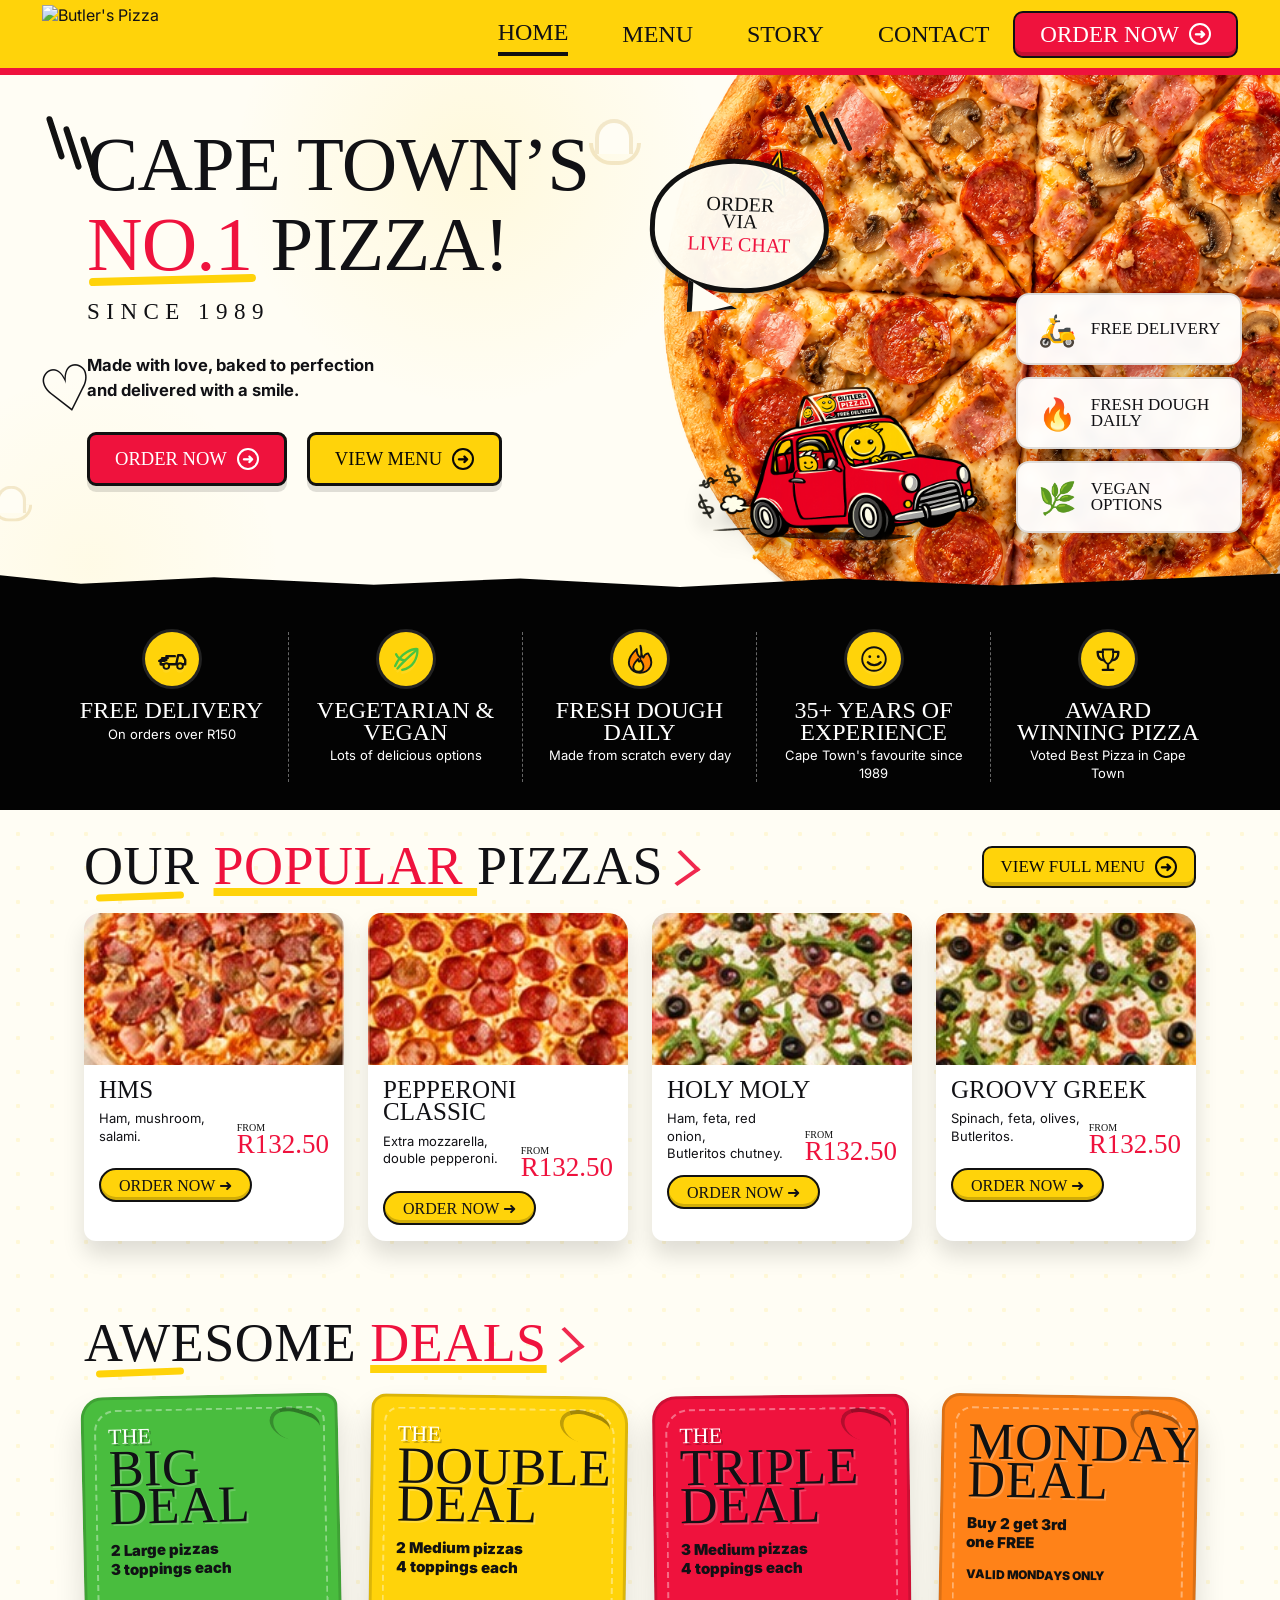
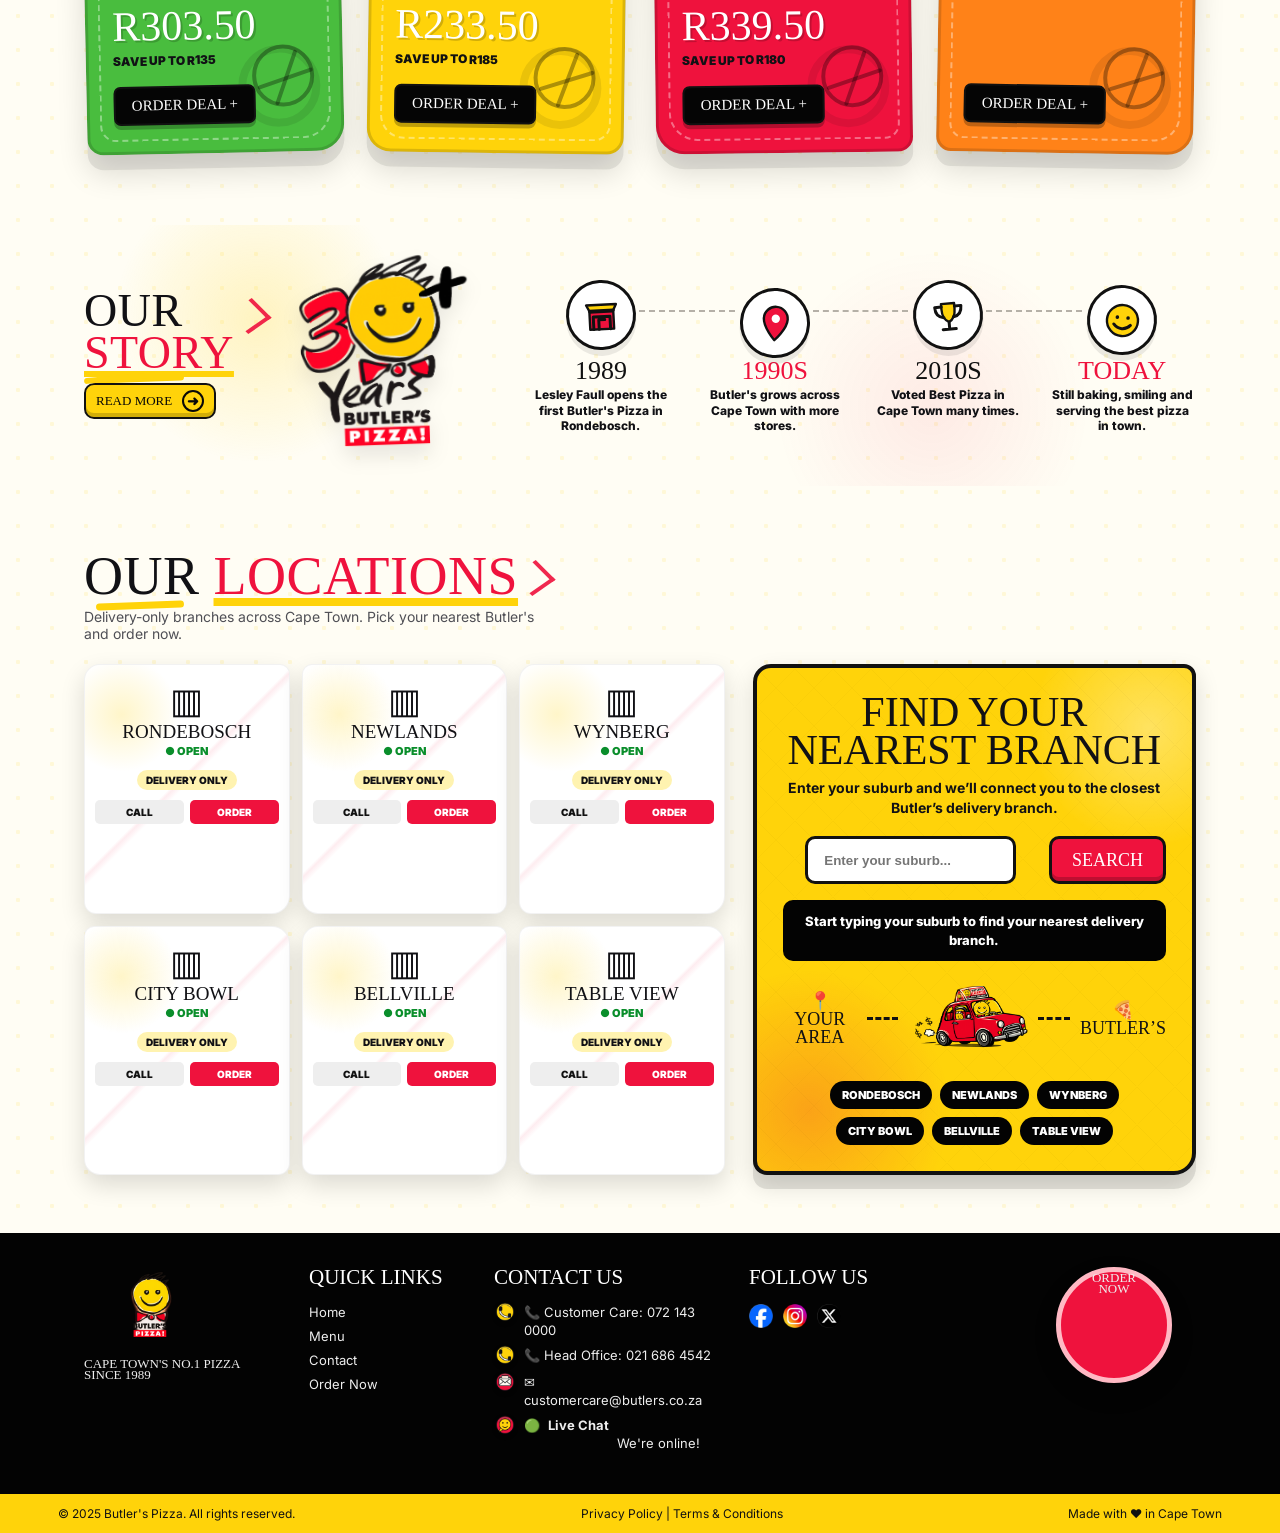
==== commit 557a09ef: "Redesign order page and update Butler's Pizza logo" ====
--- a/index.html
+++ b/index.html
@@ -15,7 +15,7 @@
 <body class="home-page">
 <header class="site-header">
 <a class="brand" href="index.html">
-<img alt="Butler's Pizza" src="assets/Main-logo.png"/>
+<img alt="Butler's Pizza" src="assets/Main-Logo.png"/>
 </a>
 <nav class="main-nav">
 <a class="active" href="index.html">
@@ -39,66 +39,53 @@
 </a>
 </header>
 <main>
-<section class="hero">
-<div class="hero-copy">
-<h1>
-      Cape Town's
-      <strong>
-       No.1
-      </strong>
-      Pizza!
-     </h1>
-<p class="since">
-      Since 1989
-     </p>
-<p>
-      Made with love, baked to perfection and delivered with a smile.
-     </p>
-<div class="hero-buttons">
+<section aria-labelledby="home-classic-title" class="home-classic-hero">
+<div class="home-classic-copy">
+<h1 id="home-classic-title">
+<span class="home-classic-line">Cape Town’s</span>
+<span class="home-classic-line"><strong>No.1</strong> Pizza!</span>
+</h1>
+<p class="home-classic-since">Since 1989</p>
+<p class="home-classic-description">
+      Made with love, baked to perfection<br/>
+      and delivered with a smile.
+    </p>
+<div class="home-classic-actions">
 <a class="btn red" href="order-now.html">
-       Order Now
-       <span class="circle-icon">
-        ➜
-       </span>
+        Order Now <span class="circle-icon">➜</span>
 </a>
 <a class="btn yellow" href="menu.html">
-       View Menu
-       <span class="circle-icon">
-        ➜
-       </span>
+        View Menu <span class="circle-icon">➜</span>
 </a>
 </div>
 </div>
-<div class="hero-visual">
-<img alt="Butler's Pizza delivery car" class="hero-car" src="assets/delivery-car-trim.png"/>
-<div class="bubble">
-      Order
-      <br/>
-      via
-      <br/>
-      live chat
-     </div>
-<div class="badges">
-<div class="badge">
-<span>
-        🚚
-       </span>
-       Free Delivery
-      </div>
-<div class="badge">
-<span>
-        🔥
-       </span>
-       Fresh Dough Daily
-      </div>
-<div class="badge">
-<span>
-        🌿
-       </span>
-       Vegan Options
-      </div>
-</div>
-</div>
+<a aria-label="Order via live chat" class="home-classic-chat" href="contact.html">
+<span>Order</span>
+<span>via</span>
+<strong>Live Chat</strong>
+</a>
+<img alt="Fresh Butler's pizza" class="home-classic-pizza" src="assets/home-hero-pizza.png"/>
+<img alt="Butler's Pizza delivery car" class="home-classic-car" src="assets/delivery-car.png"/>
+<div aria-label="Butler's Pizza benefits" class="home-classic-badges">
+<div class="home-classic-badge">
+<span aria-hidden="true" class="home-classic-badge-icon">🛵</span>
+<strong>Free Delivery</strong>
+</div>
+<div class="home-classic-badge">
+<span aria-hidden="true" class="home-classic-badge-icon">🔥</span>
+<strong>Fresh Dough<br/>Daily</strong>
+</div>
+<div class="home-classic-badge">
+<span aria-hidden="true" class="home-classic-badge-icon">🌿</span>
+<strong>Vegan<br/>Options</strong>
+</div>
+</div>
+<span aria-hidden="true" class="home-classic-heart">♡</span>
+<span aria-hidden="true" class="home-classic-cloud home-classic-cloud-one"></span>
+<span aria-hidden="true" class="home-classic-cloud home-classic-cloud-two"></span>
+<span aria-hidden="true" class="home-classic-rays home-classic-rays-left"></span>
+<span aria-hidden="true" class="home-classic-rays home-classic-rays-right"></span>
+<span aria-hidden="true" class="home-classic-star">☆</span>
 </section>
 <section class="feature-band">
 <article>
@@ -755,13 +742,16 @@
 <h3>
       Contact Us
      </h3>
-<p>
-      📞 021 686 3333
-     </p>
-<p>
-      ✉ info@butlers.co.za
-     </p>
-<p>
+<p class="footer-contact-line"><img alt="" aria-hidden="true" class="inline-contact-icon" src="assets/phone.png"/>
+      📞 Customer Care: 072 143 0000
+     </p>
+<p class="footer-contact-line"><img alt="" aria-hidden="true" class="inline-contact-icon" src="assets/phone.png"/>
+      📞 Head Office: 021 686 4542
+     </p>
+<p class="footer-contact-line"><img alt="" aria-hidden="true" class="inline-contact-icon" src="assets/email.png"/>
+      ✉ customercare@butlers.co.za
+     </p>
+<p class="footer-contact-line"><img alt="" aria-hidden="true" class="inline-contact-icon" src="assets/live-chat.png"/>
       🟢
       <b>
        Live Chat
@@ -774,20 +764,7 @@
 <h3>
       Follow Us
      </h3>
-<div class="socials"><a aria-label="Facebook" class="social-link facebook" href="#"><img alt="Facebook" src="assets/facebook.png"/></a><a aria-label="Instagram" class="social-link instagram" href="#"><img alt="Instagram" src="assets/instagram.png"/></a><a aria-label="X" class="social-link x" href="#"><img alt="X" src="assets/x.png"/></a></div>
-<p>
-<b>
-       Join our pizza family
-      </b>
-<br/>
-      Get exclusive deals &amp; updates!
-     </p>
-<div class="subscribe">
-<input placeholder="Your email"/>
-<button>
-       Subscribe
-      </button>
-</div>
+<div class="socials"><a aria-label="Facebook" href="https://www.facebook.com/butlerspizzaOG" rel="noopener noreferrer" target="_blank"><img alt="Facebook" src="assets/facebook.png"/></a><a aria-label="Instagram" href="https://www.instagram.com/butlerspizzaog?utm_source=ig_web_button_share_sheet&amp;igsh=ZDNlZDc0MzIxNw==" rel="noopener noreferrer" target="_blank"><img alt="Instagram" src="assets/instagram.png"/></a><a aria-label="X" href="https://x.com/ButlersPizzaSA?s=20" rel="noopener noreferrer" target="_blank"><img alt="X" src="assets/x.png"/></a></div>
 </div>
 <a class="floating-order" href="order-now.html">
      Order
@@ -807,7 +784,6 @@
     </span>
 </div>
 </footer>
-<script src="location.js">
-</script>
+<script src="script.js"></script>
 </body>
 </html>
--- a/styles.css
+++ b/styles.css
@@ -440,13 +440,15 @@
 }
 
 .deal-card {
-    min-height: 250px;
+    min-height: 285px;
     border-radius: 12px;
-    padding: 22px 22px 70px;
+    padding: 22px 22px 24px;
     position: relative;
     overflow: hidden;
     box-shadow: var(--shadow);
     border: 2px solid rgba(0, 0, 0, 0.1);
+    display: flex;
+    flex-direction: column;
 }
 
 .deal-card:after {
@@ -498,14 +500,14 @@
 }
 
 .deal-card a {
-    position: absolute;
-    left: 22px;
-    bottom: 18px;
+    position: static;
     z-index: 3;
+    width: fit-content;
+    margin-top: auto;
     background: #050505;
     color: white;
-    border-radius: 5px;
-    padding: 9px 15px;
+    border-radius: 7px;
+    padding: 10px 16px;
     font: 15px/1 var(--display);
     text-transform: uppercase;
 }
@@ -997,28 +999,12 @@
     margin:0 0 8px
 }
 
-.socials {
-    display:flex;
-    gap:10px
-}
-
-.socials span {
-    width:24px;
-    height:24px;
-    border-radius:50%;
-    display:grid;
-    place-items:center;
-    background:#1d75ff
-}
-
-.socials span:nth-child(2) {
-    background:var(--red)
-}
-
-.socials span:nth-child(3) {
-    background:#222;
-    border:1px solid #555
-}
+.socials{
+display:flex;align-items:center;gap:12px;
+}
+.socials a{display:flex;align-items:center;justify-content:center;transition:transform .2s ease;}
+.socials a:hover{transform:scale(1.12);}
+.socials img{width:28px;height:28px;object-fit:contain;display:block;}
 
 .subscribe {
     display:flex;
@@ -1923,7 +1909,6 @@
     outline: none;
 }
 
-
 /* =========================================================
    Lively home refresh - playful Butler's-style sections
    ========================================================= */
@@ -2431,7 +2416,6 @@
         right: 12px;
     }
 }
-
 
 /* =========================================================
    Lively Menu Page Update
@@ -3692,3 +3676,4784 @@
         justify-content: flex-start !important;
     }
 }
+
+/* =========================================================
+   FINAL FIX: Awesome Deals button/price spacing
+   This overrides older duplicated deal-card rules above.
+   ========================================================= */
+
+.deals-section .deal-grid {
+    align-items: stretch !important;
+}
+
+.deals-section .deal-card {
+    min-height: 315px !important;
+    padding: 26px 24px 26px !important;
+    display: flex !important;
+    flex-direction: column !important;
+    justify-content: flex-start !important;
+}
+
+.deals-section .deal-card small,
+.deals-section .deal-card h3,
+.deals-section .deal-card p,
+.deals-section .deal-card strong,
+.deals-section .deal-card em,
+.deals-section .deal-card a {
+    position: relative !important;
+    z-index: 5 !important;
+}
+
+.deals-section .deal-card h3 {
+    margin-bottom: 14px !important;
+}
+
+.deals-section .deal-card p {
+    margin: 0 0 14px !important;
+}
+
+.deals-section .deal-card strong {
+    display: block !important;
+    margin: 12px 0 6px !important;
+    font-size: 42px !important;
+    line-height: 1 !important;
+}
+
+.deals-section .deal-card em {
+    display: block !important;
+    margin-bottom: 18px !important;
+}
+
+/* Button now sits after the save text instead of floating over the price */
+.deals-section .deal-card a {
+    position: static !important;
+    left: auto !important;
+    right: auto !important;
+    top: auto !important;
+    bottom: auto !important;
+    width: fit-content !important;
+    margin-top: auto !important;
+    display: inline-flex !important;
+    align-items: center !important;
+    justify-content: center !important;
+    background: #050505 !important;
+    color: #ffffff !important;
+    border: 2px solid #111 !important;
+    border-radius: 7px !important;
+    padding: 10px 16px !important;
+    font: 15px / 1 var(--display) !important;
+    text-transform: uppercase !important;
+    box-shadow: 0 4px 0 rgba(0, 0, 0, 0.25) !important;
+}
+
+.deals-section .deal-card::after,
+.deals-section .deal-pizza-doodle {
+    z-index: 1 !important;
+    pointer-events: none !important;
+}
+
+/* Contact recruitment banner */
+.recruitment-banner{position:relative;overflow:hidden;background:var(--yellow);color:#111;border-top:1px solid rgba(0,0,0,.14);border-bottom:1px solid rgba(0,0,0,.14)}
+.recruitment-banner::before{content:"";position:absolute;inset:0;background:radial-gradient(circle at 13% 18%,rgba(255,255,255,.25),transparent 18%),radial-gradient(circle at 88% 84%,rgba(239,18,61,.12),transparent 22%),linear-gradient(135deg,transparent 48%,rgba(0,0,0,.035) 49%,transparent 50%);background-size:auto,auto,34px 34px;pointer-events:none}
+.recruitment-inner{position:relative;z-index:1;width:min(1180px,calc(100% - 48px));min-height:430px;margin:0 auto;padding:42px 0 34px;display:grid;grid-template-columns:1.05fr .95fr;gap:36px;align-items:center}
+.recruitment-copy{position:relative;padding-bottom:0}
+.recruitment-kicker{margin:0;font:clamp(38px,4.2vw,64px)/.9 var(--display);text-transform:uppercase}
+.recruitment-copy h2{margin:0 0 24px;font:clamp(82px,10vw,148px)/.68 var(--display);text-transform:uppercase;letter-spacing:-2px}
+.recruitment-details{display:grid;grid-template-columns:.8fr 1.2fr;gap:28px;align-items:start}
+.recruitment-details h3{margin:0 0 7px;font:clamp(24px,2.6vw,38px)/.88 var(--display);text-transform:uppercase}
+.recruitment-details p{margin:0 0 6px;font-size:14px;line-height:1.35;font-weight:800}
+.recruitment-family p{max-width:280px;color:var(--red);font:30px/.9 var(--display);text-transform:uppercase}
+.recruitment-job strong{color:var(--red);text-transform:uppercase}
+.recruitment-actions{display:flex;align-items:center;gap:18px;margin-top:22px;flex-wrap:wrap}
+.recruitment-email{display:inline-flex;align-items:center;gap:10px;font:26px/1 var(--display)}
+.recruitment-email span{color:var(--red);font-size:32px}
+.recruitment-apply{min-width:190px}
+
+.recruitment-visual{position:relative;min-height:390px;display:grid;place-items:center}
+.recruitment-visual::after{content:"";position:absolute;left:12%;right:4%;bottom:18px;height:34px;background:rgba(0,0,0,.18);filter:blur(18px);border-radius:50%;z-index:0}
+.recruitment-visual img{position:relative;z-index:1;width:min(620px,100%);height:auto;display:block;transform:rotate(-1deg);filter:drop-shadow(0 18px 16px rgba(0,0,0,.18))}
+@media(max-width:900px){.recruitment-inner{grid-template-columns:1fr;padding-top:34px}.recruitment-copy{padding-bottom:0}.recruitment-visual{min-height:280px;margin-top:-20px}.recruitment-visual img{width:min(520px,92%)}}
+@media(max-width:620px){.recruitment-inner{width:min(100% - 28px,620px);gap:12px}.recruitment-copy h2{font-size:clamp(72px,24vw,110px)}.recruitment-details{grid-template-columns:1fr;gap:18px}.recruitment-family p{font-size:25px}.recruitment-email{font-size:21px;overflow-wrap:anywhere}.recruitment-actions{align-items:flex-start;flex-direction:column}.recruitment-visual{min-height:230px}}
+
+/* =========================================================
+   CONTACT SECTION ONLY FIX — MAP REMOVED
+   Keeps the original header, hero, page width and navigation.
+   ========================================================= */
+
+.contact-page .contact-section {
+    max-width: 1180px;
+    margin: 0 auto;
+    padding: 48px 34px 44px;
+}
+
+.contact-page .contact-layout {
+    display: grid;
+    grid-template-columns: minmax(330px, .9fr) minmax(520px, 1.55fr);
+    gap: 42px;
+    align-items: start;
+}
+
+.contact-page .contact-layout > * {
+    min-width: 0;
+}
+
+.contact-page .contact-panel-title {
+    display: block;
+    width: fit-content;
+    margin: 0 0 22px;
+    font-size: 38px;
+    line-height: .9;
+}
+
+.contact-page .contact-info-panel,
+.contact-page .contact-form-panel {
+    width: 100%;
+}
+
+.contact-page .contact-card {
+    min-height: 105px;
+    margin-bottom: 14px;
+    padding: 18px 20px;
+    grid-template-columns: 50px minmax(0, 1fr);
+    gap: 15px;
+    border-radius: 10px;
+}
+
+.contact-page .contact-card:last-child {
+    margin-bottom: 0;
+}
+
+.contact-page .contact-card .round {
+    width: 48px;
+    height: 48px;
+    font-size: 22px;
+}
+
+.contact-page .contact-card h3 {
+    font-size: 18px;
+}
+
+.contact-page .contact-card strong {
+    font-size: 18px;
+    line-height: 1.15;
+    overflow-wrap: anywhere;
+    word-break: normal;
+}
+
+.contact-page .contact-card p {
+    margin-top: 6px;
+    font-size: 12px;
+    line-height: 1.3;
+}
+
+.contact-page .form-grid {
+    grid-template-columns: 1fr 1fr;
+    gap: 16px;
+}
+
+.contact-page .form-grid input,
+.contact-page .form-grid textarea {
+    width: 100%;
+    min-width: 0;
+}
+
+.contact-page .form-grid input {
+    height: 56px;
+}
+
+.contact-page .form-grid textarea {
+    height: 290px;
+}
+
+.contact-page .form-grid .btn {
+    justify-self: start;
+    margin-top: 0;
+    min-width: 180px;
+}
+
+@media (max-width: 980px) {
+    .contact-page .contact-layout {
+        grid-template-columns: minmax(280px, .9fr) minmax(420px, 1.35fr);
+        gap: 28px;
+    }
+}
+
+@media (max-width: 760px) {
+    .contact-page .contact-section {
+        padding: 38px 22px;
+    }
+
+    .contact-page .contact-layout {
+        grid-template-columns: 1fr;
+        gap: 34px;
+    }
+
+    .contact-page .form-grid textarea {
+        height: 240px;
+    }
+}
+
+@media (max-width: 520px) {
+    .contact-page .contact-section {
+        padding: 34px 18px;
+    }
+
+    .contact-page .form-grid {
+        grid-template-columns: 1fr;
+    }
+
+    .contact-page .contact-panel-title {
+        font-size: 34px;
+    }
+}
+
+/* =========================================================
+   COMPLETE OFFICIAL MENU REDESIGN
+   Changes begin below the existing top menu banner and tab strip.
+   ========================================================= */
+
+.menu-page .menu-tabs .tab-item {
+    appearance: none;
+    border: 0;
+    background: transparent;
+    color: inherit;
+    cursor: pointer;
+}
+
+.menu-page .menu-tabs .tab-item:focus-visible {
+    outline: 3px solid var(--yellow);
+    outline-offset: 5px;
+    border-radius: 8px;
+}
+
+.menu-page .complete-menu-section {
+    max-width: 1180px;
+    margin: 0 auto;
+    padding: 34px 34px 46px;
+}
+
+.menu-page .complete-menu-intro {
+    display: flex;
+    align-items: center;
+    justify-content: space-between;
+    gap: 28px;
+    margin-bottom: 35px;
+    padding: 22px 24px;
+    border: 2px solid #111;
+    border-radius: 18px 12px 20px 14px;
+    background: var(--yellow);
+    box-shadow: 0 10px 0 rgba(0,0,0,.08);
+}
+
+.menu-page .complete-menu-intro h2 {
+    margin: 0 0 5px;
+    font: 40px/.9 var(--display);
+    text-transform: uppercase;
+}
+
+.menu-page .complete-menu-intro p {
+    max-width: 650px;
+    margin: 0;
+    font-size: 13px;
+    font-weight: 700;
+    line-height: 1.4;
+}
+
+.menu-page .menu-size-key {
+    display: flex;
+    gap: 10px;
+    flex-wrap: wrap;
+    justify-content: flex-end;
+}
+
+.menu-page .menu-size-key span {
+    display: inline-flex;
+    align-items: center;
+    gap: 7px;
+    padding: 8px 11px;
+    border: 2px solid #111;
+    border-radius: 999px;
+    background: #fff;
+    font-size: 11px;
+    font-weight: 900;
+    white-space: nowrap;
+}
+
+.menu-page .menu-size-key b {
+    width: 25px;
+    height: 25px;
+    display: grid;
+    place-items: center;
+    border-radius: 50%;
+    background: var(--red);
+    color: #fff;
+}
+
+.menu-page .complete-category-block {
+    margin-bottom: 52px;
+    scroll-margin-top: 150px;
+}
+
+.menu-page .complete-category-heading {
+    display: flex;
+    justify-content: space-between;
+    gap: 24px;
+    align-items: end;
+    margin-bottom: 20px;
+}
+
+.menu-page .complete-category-heading.sub-heading {
+    margin-top: 46px;
+}
+
+.menu-page .category-eyebrow {
+    display: block;
+    margin-bottom: 4px;
+    color: var(--red);
+    font-size: 11px;
+    font-weight: 900;
+    letter-spacing: .12em;
+    text-transform: uppercase;
+}
+
+.menu-page .complete-category-heading h2 {
+    position: relative;
+    display: inline-block;
+    margin: 0;
+    font: 49px/.9 var(--display);
+    text-transform: uppercase;
+}
+
+.menu-page .complete-category-heading h2::after {
+    content: "";
+    position: absolute;
+    left: 5px;
+    right: 0;
+    bottom: -8px;
+    height: 7px;
+    border-radius: 999px;
+    background: var(--yellow);
+    transform: rotate(-1.5deg);
+    z-index: -1;
+}
+
+.menu-page .complete-category-heading p {
+    max-width: 650px;
+    margin: 12px 0 0;
+    font-size: 13px;
+    line-height: 1.45;
+}
+
+.menu-page .category-count {
+    padding: 7px 12px;
+    border: 2px solid #111;
+    border-radius: 999px;
+    background: #fff;
+    font-size: 11px;
+    font-weight: 900;
+    text-transform: uppercase;
+}
+
+.menu-page .full-menu-grid {
+    display: grid;
+    grid-template-columns: repeat(4, minmax(0, 1fr));
+    gap: 22px;
+}
+
+.menu-page .full-menu-card {
+    min-width: 0;
+    overflow: hidden;
+    display: flex;
+    flex-direction: column;
+    border: 1px solid #e2ddd3;
+    border-radius: 15px 12px 24px 12px;
+    background: #fff;
+    box-shadow: 0 11px 22px rgba(0,0,0,.11);
+    transition: transform .2s ease, box-shadow .2s ease;
+}
+
+.menu-page .full-menu-card:nth-child(2n) {
+    border-radius: 12px 22px 13px 18px;
+}
+
+.menu-page .full-menu-card:hover {
+    transform: translateY(-6px) rotate(-.4deg);
+    box-shadow: 0 17px 31px rgba(0,0,0,.16);
+}
+
+.menu-page .full-menu-photo {
+    position: relative;
+    height: 145px;
+    overflow: hidden;
+    background: #eee;
+}
+
+.menu-page .full-menu-photo img {
+    width: 100%;
+    height: 100%;
+    display: block;
+    object-fit: cover;
+    transition: transform .25s ease;
+}
+
+.menu-page .full-menu-card:hover .full-menu-photo img {
+    transform: scale(1.045);
+}
+
+.menu-page .menu-diet-tags {
+    position: absolute;
+    top: 9px;
+    left: 9px;
+    display: flex;
+    flex-wrap: wrap;
+    gap: 5px;
+}
+
+.menu-page .menu-diet-tag {
+    padding: 5px 8px;
+    border: 2px solid #111;
+    border-radius: 999px;
+    background: #fff;
+    font-size: 9px;
+    font-weight: 900;
+    text-transform: uppercase;
+    box-shadow: 0 3px 0 rgba(0,0,0,.12);
+}
+
+.menu-page .menu-diet-tag.vegetarian,
+.menu-page .menu-diet-tag.vegan {
+    background: #55c847;
+}
+
+.menu-page .menu-diet-tag.lite {
+    background: var(--orange);
+}
+
+.menu-page .full-menu-body {
+    flex: 1;
+    display: flex;
+    flex-direction: column;
+    padding: 14px 15px 16px;
+}
+
+.menu-page .full-menu-body h3 {
+    min-height: 45px;
+    margin: 0 0 7px;
+    font: 24px/.9 var(--display);
+    text-transform: uppercase;
+}
+
+.menu-page .full-menu-body > p {
+    min-height: 54px;
+    margin: 0 0 13px;
+    color: #3c3b3b;
+    font-size: 11px;
+    font-weight: 600;
+    line-height: 1.4;
+}
+
+.menu-page .menu-size-prices {
+    display: grid;
+    grid-template-columns: 1fr 1fr;
+    gap: 7px;
+    margin-top: auto;
+}
+
+.menu-page .menu-size-prices > div {
+    padding: 8px 7px;
+    border: 1px solid #ece7df;
+    border-radius: 7px;
+    background: #fffaf1;
+}
+
+.menu-page .menu-size-prices span {
+    display: block;
+    margin-bottom: 4px;
+    font-size: 8px;
+    font-weight: 900;
+    text-transform: uppercase;
+}
+
+.menu-page .menu-size-prices strong {
+    color: var(--red);
+    font: 20px/.9 var(--display);
+}
+
+.menu-page .menu-order-button {
+    width: fit-content;
+    margin-top: 12px;
+    padding: 8px 13px 7px;
+    border: 2px solid #111;
+    border-radius: 999px;
+    background: var(--yellow);
+    font: 14px/1 var(--display);
+    text-transform: uppercase;
+    box-shadow: inset 0 -3px rgba(0,0,0,.16);
+}
+
+.menu-page .menu-order-button:hover {
+    transform: translateY(-2px);
+}
+
+.menu-page .kids-grid {
+    grid-template-columns: repeat(5, minmax(0, 1fr));
+}
+
+.menu-page .kids-grid .full-menu-photo {
+    height: 125px;
+}
+
+.menu-page .kids-grid .full-menu-body h3 {
+    min-height: 39px;
+    font-size: 21px;
+}
+
+.menu-page .complete-deals-grid {
+    display: grid;
+    grid-template-columns: repeat(4, minmax(0, 1fr));
+    gap: 20px;
+}
+
+.menu-page .complete-deal-card {
+    position: relative;
+    min-height: 250px;
+    overflow: hidden;
+    padding: 22px 22px 20px;
+    display: flex;
+    flex-direction: column;
+    border: 3px solid rgba(0,0,0,.14);
+    box-shadow: 0 13px 0 rgba(0,0,0,.08), 0 18px 28px rgba(0,0,0,.13);
+    transform: rotate(-.7deg);
+}
+
+.menu-page .complete-deal-card:nth-child(2n) {
+    transform: rotate(.7deg);
+}
+
+.menu-page .complete-deal-card.green { background: #49bd3e; border-radius: 22px 13px 27px 15px; }
+.menu-page .complete-deal-card.yellow { background: var(--yellow); border-radius: 13px 26px 15px 22px; }
+.menu-page .complete-deal-card.red { background: var(--red); border-radius: 25px 15px 13px 28px; }
+.menu-page .complete-deal-card.orange { background: #ff8218; border-radius: 16px 28px 24px 14px; }
+
+.menu-page .complete-deal-card::after {
+    content: "";
+    position: absolute;
+    right: 17px;
+    bottom: 17px;
+    width: 58px;
+    height: 58px;
+    border: 7px solid rgba(0,0,0,.24);
+    border-radius: 50%;
+}
+
+.menu-page .deal-kicker {
+    color: #fff;
+    font: 18px/1 var(--display);
+    text-transform: uppercase;
+}
+
+.menu-page .complete-deal-card h3 {
+    max-width: 180px;
+    margin: 0 0 14px;
+    font: 43px/.77 var(--display);
+    text-transform: uppercase;
+}
+
+.menu-page .complete-deal-card p {
+    max-width: 190px;
+    margin: 0 0 12px;
+    font-size: 12px;
+    font-weight: 900;
+    line-height: 1.35;
+}
+
+.menu-page .complete-deal-card > strong {
+    position: relative;
+    z-index: 2;
+    color: #fff;
+    font: 29px/.9 var(--display);
+}
+
+.menu-page .complete-deal-card a {
+    position: relative;
+    z-index: 3;
+    width: fit-content;
+    margin-top: auto;
+    padding: 8px 12px;
+    border: 2px solid #111;
+    border-radius: 6px;
+    background: #050505;
+    color: #fff;
+    font: 13px/1 var(--display);
+    text-transform: uppercase;
+}
+
+.menu-page .mini-category-title {
+    width: fit-content;
+    margin: 28px 0 17px;
+    font: 29px/.9 var(--display);
+    text-transform: uppercase;
+}
+
+.menu-page .compact-menu-grid {
+    display: grid;
+    grid-template-columns: repeat(3, minmax(0, 1fr));
+    gap: 18px;
+}
+
+.menu-page .compact-menu-card {
+    min-width: 0;
+    padding: 17px;
+    display: grid;
+    grid-template-columns: 57px minmax(0, 1fr);
+    gap: 14px;
+    border: 1px solid #e3ded5;
+    border-radius: 15px 10px 18px 12px;
+    background: #fff;
+    box-shadow: 0 10px 21px rgba(0,0,0,.09);
+}
+
+.menu-page .compact-menu-card:nth-child(2n) {
+    border-radius: 10px 19px 12px 16px;
+}
+
+.menu-page .compact-menu-icon {
+    width: 55px;
+    height: 55px;
+    display: grid;
+    place-items: center;
+    border: 2px solid #111;
+    border-radius: 50%;
+    background: var(--yellow);
+    font-size: 28px;
+}
+
+.menu-page .compact-badge {
+    display: inline-block;
+    margin-bottom: 5px;
+    padding: 4px 7px;
+    border-radius: 999px;
+    background: #fff0b5;
+    font-size: 8px;
+    font-weight: 900;
+    text-transform: uppercase;
+}
+
+.menu-page .compact-menu-card h3 {
+    margin: 0 0 6px;
+    font: 21px/.95 var(--display);
+    text-transform: uppercase;
+}
+
+.menu-page .compact-menu-card p {
+    min-height: 42px;
+    margin: 0 0 10px;
+    font-size: 10px;
+    line-height: 1.4;
+}
+
+.menu-page .menu-size-prices.compact {
+    margin-top: 8px;
+}
+
+.menu-page .single-menu-price {
+    color: var(--red);
+    font: 25px/.9 var(--display);
+}
+
+.menu-page .toppings-grid {
+    grid-template-columns: repeat(2, minmax(0, 1fr));
+}
+
+.menu-page .menu-no-results {
+    margin: 20px 0 36px;
+    padding: 22px;
+    border: 3px dashed var(--red);
+    border-radius: 12px;
+    background: #fff;
+    text-align: center;
+    font: 25px/1 var(--display);
+    text-transform: uppercase;
+}
+
+.menu-page .official-menu-note {
+    margin: 10px 0 0;
+    padding: 13px 16px;
+    border-left: 6px solid var(--yellow);
+    background: #fff;
+    font-size: 11px;
+    font-weight: 700;
+}
+
+.menu-page .menu-filter-item[hidden],
+.menu-page .complete-category-block[hidden] {
+    display: none !important;
+}
+
+@media (max-width: 1050px) {
+    .menu-page .full-menu-grid {
+        grid-template-columns: repeat(3, minmax(0, 1fr));
+    }
+
+    .menu-page .kids-grid {
+        grid-template-columns: repeat(3, minmax(0, 1fr));
+    }
+
+    .menu-page .complete-deals-grid {
+        grid-template-columns: repeat(2, minmax(0, 1fr));
+    }
+
+    .menu-page .compact-menu-grid {
+        grid-template-columns: repeat(2, minmax(0, 1fr));
+    }
+}
+
+@media (max-width: 760px) {
+    .menu-page .complete-menu-section {
+        padding-left: 22px;
+        padding-right: 22px;
+    }
+
+    .menu-page .complete-menu-intro {
+        align-items: flex-start;
+        flex-direction: column;
+    }
+
+    .menu-page .menu-size-key {
+        justify-content: flex-start;
+    }
+
+    .menu-page .full-menu-grid,
+    .menu-page .kids-grid {
+        grid-template-columns: repeat(2, minmax(0, 1fr));
+    }
+
+    .menu-page .complete-category-heading {
+        align-items: flex-start;
+        flex-direction: column;
+    }
+
+    .menu-page .compact-menu-grid,
+    .menu-page .toppings-grid {
+        grid-template-columns: 1fr;
+    }
+}
+
+@media (max-width: 520px) {
+    .menu-page .complete-menu-section {
+        padding: 28px 16px 38px;
+    }
+
+    .menu-page .complete-menu-intro h2 {
+        font-size: 34px;
+    }
+
+    .menu-page .complete-category-heading h2 {
+        font-size: 40px;
+    }
+
+    .menu-page .full-menu-grid,
+    .menu-page .kids-grid,
+    .menu-page .complete-deals-grid {
+        grid-template-columns: 1fr;
+    }
+
+    .menu-page .full-menu-photo {
+        height: 180px;
+    }
+}
+
+/* =========================================================
+   ORDER NOW PAGE — LOWER CONTENT REDESIGN
+   Header, hero and top compact feature strip are unchanged.
+   ========================================================= */
+
+.order-page .order-content-section {
+    max-width: 1180px;
+    margin: 0 auto;
+    padding: 34px 34px 42px;
+}
+
+.order-page .order-step-title {
+    position: relative;
+    display: inline-block;
+    width: fit-content;
+    margin: 0 0 22px;
+    font: 34px/.95 var(--display);
+    text-transform: uppercase;
+    letter-spacing: .2px;
+}
+
+.order-page .order-step-title::before {
+    display: none;
+}
+
+.order-page .order-step-title::after {
+    content: "";
+    position: absolute;
+    right: -29px;
+    top: 4px;
+    width: 22px;
+    height: 24px;
+    border-top: 4px solid var(--red);
+    border-right: 4px solid var(--red);
+    background: transparent;
+    transform: rotate(45deg) skew(-10deg);
+    z-index: 1;
+}
+
+.order-page .order-type-area {
+    margin-bottom: 32px;
+}
+
+.order-page .order-type-grid {
+    display: grid;
+    grid-template-columns: repeat(3, 1fr);
+    gap: 28px;
+}
+
+.order-page .order-type-card {
+    min-height: 108px;
+    padding: 18px 22px;
+    display: grid;
+    grid-template-columns: 72px 1fr;
+    gap: 18px;
+    align-items: center;
+    border: 1px solid #e4dfd6;
+    border-radius: 10px;
+    background: #fff;
+    color: var(--ink);
+    text-align: left;
+    box-shadow: 0 10px 23px rgba(0,0,0,.10);
+    cursor: pointer;
+    transition: transform .2s ease, border-color .2s ease, box-shadow .2s ease;
+}
+
+.order-page .order-type-card:hover,
+.order-page .order-type-card.active {
+    transform: translateY(-4px);
+    border-color: var(--yellow);
+    box-shadow: 0 14px 28px rgba(0,0,0,.14);
+}
+
+.order-page .order-type-card.active {
+    outline: 3px solid rgba(255,211,10,.42);
+}
+
+.order-page .order-type-icon {
+    width: 68px;
+    height: 68px;
+    display: grid;
+    place-items: center;
+    border-radius: 50%;
+    background: var(--yellow);
+    border: 2px solid rgba(0,0,0,.08);
+    font-size: 38px;
+    line-height: 1;
+}
+
+.order-page .order-type-copy strong {
+    display: block;
+    margin-bottom: 8px;
+    font: 25px/1 var(--display);
+    text-transform: uppercase;
+}
+
+.order-page .order-type-copy small {
+    display: block;
+    max-width: 190px;
+    font-size: 14px;
+    line-height: 1.35;
+}
+
+.order-page .order-checkout-grid {
+    display: grid;
+    grid-template-columns: minmax(0, 1.05fr) minmax(360px, .95fr);
+    gap: 38px;
+    align-items: start;
+    margin-bottom: 34px;
+}
+
+.order-page .order-details-panel,
+.order-page .order-summary-panel {
+    min-width: 0;
+}
+
+.order-page .order-summary-panel {
+    padding-left: 20px;
+    border-left: 1px solid #e1ddd4;
+}
+
+.order-page .order-redesign-form {
+    display: grid;
+    grid-template-columns: 1fr 1fr;
+    gap: 14px;
+}
+
+.order-page .order-redesign-form input,
+.order-page .order-redesign-form textarea {
+    width: 100%;
+    min-width: 0;
+    border: 1px solid #ddd8d0;
+    border-radius: 7px;
+    background: #fff;
+    color: #111;
+    font: 13px var(--body);
+    box-shadow: 0 5px 14px rgba(0,0,0,.045);
+    outline: none;
+}
+
+.order-page .order-redesign-form input {
+    height: 52px;
+    padding: 0 15px;
+}
+
+.order-page .order-redesign-form textarea {
+    height: 126px;
+    padding: 16px 15px;
+    resize: vertical;
+}
+
+.order-page .order-redesign-form .wide {
+    grid-column: 1 / -1;
+}
+
+.order-page .order-redesign-form input:focus,
+.order-page .order-redesign-form textarea:focus {
+    border-color: var(--yellow);
+    box-shadow: 0 0 0 3px rgba(255,211,10,.19);
+}
+
+.order-page .order-payment-button {
+    justify-self: start;
+    min-width: 255px;
+    margin-top: 2px;
+    border-radius: 6px;
+    font-size: 19px;
+}
+
+.order-page .order-cart-box {
+    min-height: 355px;
+    padding: 24px;
+    border: 1px solid #e2ddd3;
+    border-radius: 11px;
+    background: #fffaf1;
+    box-shadow: 0 10px 24px rgba(0,0,0,.10);
+}
+
+.order-page .order-cart-empty {
+    min-height: 215px;
+    padding: 12px 10px 17px;
+    display: grid;
+    justify-items: center;
+    align-content: start;
+    text-align: center;
+    border-bottom: 1px dashed #bdb8ae;
+}
+
+.order-page .order-cart-empty h3 {
+    margin: 0 0 7px;
+    font-size: 15px;
+}
+
+.order-page .order-cart-empty p {
+    margin: 0 0 5px;
+    font-size: 12px;
+    line-height: 1.35;
+}
+
+.order-page .order-cart-empty img {
+    width: 200px;
+    max-width: 90%;
+    height: 142px;
+    object-fit: contain;
+    mix-blend-mode: multiply;
+}
+
+.order-page .order-cart-totals {
+    padding-top: 8px;
+}
+
+.order-page .order-cart-totals > div {
+    display: flex;
+    justify-content: space-between;
+    gap: 18px;
+    padding: 9px 0;
+    font-size: 13px;
+    font-weight: 900;
+}
+
+.order-page .order-cart-totals .grand-total {
+    margin-top: 5px;
+    padding-top: 16px;
+    border-top: 1px solid #d9d4cc;
+    font: 29px/1 var(--display);
+    text-transform: uppercase;
+}
+
+.order-page .order-cart-totals .grand-total strong {
+    color: var(--red);
+}
+
+.order-page .order-addons-area {
+    margin-top: 4px;
+}
+
+.order-page .order-addons-title {
+    margin-bottom: 22px;
+}
+
+.order-page .order-addons-grid {
+    display: grid;
+    grid-template-columns: repeat(5, minmax(0, 1fr));
+    gap: 16px;
+}
+
+.order-page .order-addon-card {
+    position: relative;
+    min-height: 195px;
+    padding: 10px 12px 15px;
+    overflow: hidden;
+    border: 1px solid #e4dfd7;
+    border-radius: 9px;
+    background: #fff;
+    box-shadow: 0 10px 22px rgba(0,0,0,.10);
+    transition: transform .2s ease, box-shadow .2s ease;
+}
+
+.order-page .order-addon-card:hover {
+    transform: translateY(-5px);
+    box-shadow: 0 15px 28px rgba(0,0,0,.15);
+}
+
+.order-page .order-addon-card img {
+    width: 100%;
+    height: 96px;
+    display: block;
+    object-fit: contain;
+    object-position: center;
+    mix-blend-mode: multiply;
+}
+
+.order-page .order-addon-card h3 {
+    min-height: 34px;
+    margin: 7px 0 5px;
+    font: 17px/1 var(--display);
+    text-transform: uppercase;
+}
+
+.order-page .order-addon-card > strong {
+    color: var(--red);
+    font-size: 18px;
+}
+
+.order-page .addon-plus {
+    position: absolute;
+    right: 11px;
+    bottom: 11px;
+    width: 32px;
+    height: 32px;
+    display: grid;
+    place-items: center;
+    border: 0;
+    border-radius: 50%;
+    background: var(--yellow);
+    color: #111;
+    font-size: 24px;
+    font-weight: 900;
+    line-height: 1;
+    cursor: pointer;
+    box-shadow: inset 0 -3px rgba(0,0,0,.15);
+}
+
+.order-page .addon-plus:hover {
+    transform: scale(1.08);
+}
+
+.order-page .order-service-strip {
+    display: grid;
+    grid-template-columns: repeat(5, 1fr);
+    align-items: stretch;
+    padding: 25px 48px;
+    border-top: 1px solid #dfdbd2;
+    border-bottom: 1px solid #dfdbd2;
+    background: #fffdf4;
+}
+
+.order-page .order-service-strip article {
+    min-height: 70px;
+    padding: 0 18px;
+    display: grid;
+    grid-template-columns: 45px 1fr;
+    gap: 11px;
+    align-items: center;
+    border-right: 1px dashed #bbb5ab;
+}
+
+.order-page .order-service-strip article:last-child {
+    border-right: 0;
+}
+
+.order-page .order-service-strip article > span {
+    font-size: 34px;
+    line-height: 1;
+}
+
+.order-page .order-service-strip h3 {
+    margin: 0 0 5px;
+    font: 17px/.95 var(--display);
+    text-transform: uppercase;
+}
+
+.order-page .order-service-strip p {
+    margin: 0;
+    font-size: 10px;
+    line-height: 1.3;
+}
+
+@media (max-width: 1000px) {
+    .order-page .order-content-section {
+        padding-left: 24px;
+        padding-right: 24px;
+    }
+
+    .order-page .order-type-grid {
+        gap: 18px;
+    }
+
+    .order-page .order-type-card {
+        grid-template-columns: 60px 1fr;
+        padding: 16px;
+    }
+
+    .order-page .order-type-icon {
+        width: 58px;
+        height: 58px;
+        font-size: 32px;
+    }
+
+    .order-page .order-checkout-grid {
+        grid-template-columns: minmax(0, 1fr) minmax(315px, .82fr);
+        gap: 26px;
+    }
+
+    .order-page .order-addons-grid {
+        gap: 12px;
+    }
+
+    .order-page .order-service-strip {
+        padding-left: 24px;
+        padding-right: 24px;
+    }
+}
+
+@media (max-width: 820px) {
+    .order-page .order-type-grid {
+        grid-template-columns: 1fr;
+    }
+
+    .order-page .order-checkout-grid {
+        grid-template-columns: 1fr;
+    }
+
+    .order-page .order-summary-panel {
+        padding-left: 0;
+        border-left: 0;
+    }
+
+    .order-page .order-addons-grid {
+        grid-template-columns: repeat(3, 1fr);
+    }
+
+    .order-page .order-service-strip {
+        grid-template-columns: repeat(2, 1fr);
+    }
+
+    .order-page .order-service-strip article:nth-child(2),
+    .order-page .order-service-strip article:nth-child(4) {
+        border-right: 0;
+    }
+
+    .order-page .order-service-strip article {
+        padding-top: 14px;
+        padding-bottom: 14px;
+        border-bottom: 1px dashed #bbb5ab;
+    }
+
+    .order-page .order-service-strip article:last-child {
+        border-bottom: 0;
+    }
+}
+
+@media (max-width: 560px) {
+    .order-page .order-content-section {
+        padding: 30px 18px 36px;
+    }
+
+    .order-page .order-step-title {
+        font-size: 29px;
+    }
+
+    .order-page .order-redesign-form {
+        grid-template-columns: 1fr;
+    }
+
+    .order-page .order-redesign-form .wide {
+        grid-column: auto;
+    }
+
+    .order-page .order-payment-button {
+        min-width: 0;
+        width: 100%;
+    }
+
+    .order-page .order-addons-grid {
+        grid-template-columns: 1fr 1fr;
+    }
+
+    .order-page .order-service-strip {
+        grid-template-columns: 1fr;
+        padding: 18px;
+    }
+
+    .order-page .order-service-strip article,
+    .order-page .order-service-strip article:nth-child(2),
+    .order-page .order-service-strip article:nth-child(4) {
+        border-right: 0;
+        border-bottom: 1px dashed #bbb5ab;
+    }
+
+    .order-page .order-service-strip article:last-child {
+        border-bottom: 0;
+    }
+}
+
+/* Selected menu item inside the order summary */
+.order-page .order-selected-item {
+    width: 100%;
+    display: grid;
+    grid-template-columns: 86px minmax(0, 1fr);
+    gap: 14px;
+    align-items: center;
+    text-align: left;
+}
+
+.order-page .order-selected-item img {
+    width: 86px;
+    height: 72px;
+    border-radius: 8px;
+    object-fit: cover;
+    mix-blend-mode: normal;
+}
+
+.order-page .order-selected-item h3 {
+    margin: 0 0 4px;
+    font: 20px/1 var(--display);
+    text-transform: uppercase;
+}
+
+.order-page .order-selected-item p {
+    margin: 0 0 8px;
+    font-size: 11px;
+}
+
+.order-page .order-item-row {
+    display: flex;
+    justify-content: space-between;
+    gap: 10px;
+    align-items: center;
+}
+
+.order-page .order-item-row strong {
+    color: var(--red);
+    font-size: 16px;
+}
+
+.order-page .order-quantity {
+    display: inline-flex;
+    align-items: center;
+    gap: 7px;
+}
+
+.order-page .order-quantity button {
+    width: 25px;
+    height: 25px;
+    border: 1px solid #111;
+    border-radius: 50%;
+    background: var(--yellow);
+    font-weight: 900;
+    cursor: pointer;
+}
+
+.order-page .order-cart-empty.has-item {
+    justify-items: stretch;
+    align-content: center;
+}
+
+.order-page .order-cart-empty.has-item > img {
+    display: none;
+}
+
+/* =========================================================
+   MENU HERO — CODED MOCKUP REDESIGN
+   Only the pizza photograph is an image. Text, delivery car,
+   layout, decorative marks and category controls are HTML/CSS.
+   ========================================================= */
+
+.menu-page .menu-mockup-hero {
+    position: relative;
+    isolation: isolate;
+    min-height: 500px;
+    display: grid;
+    grid-template-columns: minmax(360px, 39%) minmax(0, 61%);
+    overflow: hidden;
+    border-top: 3px solid var(--red);
+    background:
+        radial-gradient(circle at 16% 22%, rgba(255, 211, 10, .10), transparent 19rem),
+        linear-gradient(90deg, #fffdf3 0 43%, #fff9e9 67%, #fffdf3);
+}
+
+.menu-page .menu-mockup-hero::after {
+    content: "";
+    position: absolute;
+    z-index: 5;
+    left: -2%;
+    right: -2%;
+    bottom: -1px;
+    height: 76px;
+    background: #030303;
+    clip-path: polygon(
+        0 31%,
+        9% 53%,
+        21% 45%,
+        34% 58%,
+        47% 48%,
+        60% 61%,
+        73% 47%,
+        86% 59%,
+        100% 41%,
+        100% 100%,
+        0 100%
+    );
+    pointer-events: none;
+}
+
+.menu-page .menu-mockup-copy {
+    position: relative;
+    z-index: 3;
+    min-width: 0;
+    padding: 58px 20px 92px clamp(38px, 6vw, 92px);
+}
+
+.menu-page .menu-mockup-title {
+    position: relative;
+    width: fit-content;
+    font-family: var(--display);
+    text-transform: uppercase;
+    letter-spacing: -.025em;
+}
+
+.menu-page .menu-mockup-title span,
+.menu-page .menu-mockup-title strong {
+    display: block;
+}
+
+.menu-page .menu-mockup-title span {
+    font-size: clamp(72px, 6.5vw, 112px);
+    line-height: .72;
+    color: #050505;
+}
+
+.menu-page .menu-mockup-title strong {
+    margin-top: 18px;
+    font-size: clamp(76px, 6.7vw, 116px);
+    line-height: .72;
+    color: var(--red);
+    font-weight: 400;
+}
+
+.menu-page .menu-mockup-copy p {
+    max-width: 465px;
+    margin: 28px 0 0;
+    color: #111;
+    font-size: clamp(16px, 1.25vw, 22px);
+    font-weight: 800;
+    line-height: 1.45;
+}
+
+.menu-page .menu-copy-underline {
+    display: block;
+    width: 126px;
+    height: 8px;
+    margin-top: 14px;
+    border-radius: 999px;
+    background: var(--yellow);
+    transform: rotate(-2deg);
+}
+.menu-page .menu-mockup-visual {
+    position: relative;
+    z-index: 1;
+    min-width: 0;
+    overflow: hidden;
+}
+
+.menu-page .menu-mockup-pizza {
+    position: absolute;
+    inset: 0;
+    width: 100%;
+    height: 100%;
+    display: block;
+    object-fit: cover;
+    object-position: 46% center;
+}
+
+.menu-page .menu-doodle {
+    position: absolute;
+    display: block;
+    pointer-events: none;
+}
+
+.menu-page .menu-doodle-rays {
+    top: 112px;
+    right: 9px;
+    width: 42px;
+    height: 42px;
+    border-top: 5px solid #111;
+    transform: rotate(20deg);
+}
+
+.menu-page .menu-doodle-rays::before,
+.menu-page .menu-doodle-rays::after {
+    content: "";
+    position: absolute;
+    width: 34px;
+    height: 5px;
+    border-radius: 999px;
+    background: #111;
+}
+
+.menu-page .menu-doodle-rays::before {
+    top: 12px;
+    left: 3px;
+    transform: rotate(18deg);
+}
+
+.menu-page .menu-doodle-rays::after {
+    top: 29px;
+    left: -2px;
+    transform: rotate(35deg);
+}
+
+.menu-page .menu-doodle-dots {
+    top: 207px;
+    right: 26px;
+    width: 11px;
+    height: 11px;
+    border-radius: 50%;
+    background: #111;
+    box-shadow: 24px 48px 0 #111;
+}
+
+.menu-page .menu-doodle-yellow {
+    right: 22px;
+    bottom: 107px;
+    width: 46px;
+    height: 7px;
+    border-radius: 999px;
+    background: var(--yellow);
+    transform: rotate(-22deg);
+    box-shadow: 0 15px 0 var(--yellow);
+}
+
+/* The category bar remains functional; only its appearance changes. */
+.menu-page .tabs-band.menu-tabs.menu-mockup-tabs {
+    position: relative;
+    z-index: 6;
+    min-height: 166px;
+    margin: 0;
+    padding: 27px clamp(22px, 4.4vw, 74px) 23px;
+    display: grid;
+    grid-template-columns: repeat(5, minmax(92px, 122px)) minmax(340px, 1fr);
+    gap: 0;
+    align-items: center;
+    background: #030303;
+    border-top: 0;
+    border-bottom: 4px solid var(--yellow);
+    overflow: visible;
+}
+
+.menu-page .tabs-band.menu-tabs.menu-mockup-tabs::after {
+    display: none;
+}
+
+.menu-page .menu-mockup-tabs .tab-item {
+    position: relative;
+    min-width: 0;
+    height: 112px;
+    padding: 0 12px;
+    display: flex;
+    flex-direction: column;
+    align-items: center;
+    justify-content: center;
+    gap: 7px;
+    border: 0;
+    color: #fff;
+    background: transparent;
+    font: 19px/1 var(--display);
+    text-transform: uppercase;
+    white-space: nowrap;
+    cursor: pointer;
+}
+
+.menu-page .menu-mockup-tabs .tab-item:not(:nth-child(5))::before {
+    content: "";
+    position: absolute;
+    top: 14px;
+    right: 0;
+    height: 82px;
+    border-right: 1px dashed rgba(255, 255, 255, .26);
+}
+
+.menu-page .menu-mockup-tabs .tab-item::after {
+    content: "";
+    position: absolute;
+    left: 25%;
+    right: 25%;
+    bottom: 0;
+    height: 4px;
+    border-radius: 999px;
+    background: transparent;
+}
+
+.menu-page .menu-mockup-tabs .tab-item.active::after,
+.menu-page .menu-mockup-tabs .tab-item:hover::after {
+    background: var(--yellow);
+}
+
+.menu-page .menu-mockup-tabs .tab-icon {
+    width: 66px;
+    height: 66px;
+    margin: 0;
+    display: grid;
+    place-items: center;
+    border: 3px solid #fff;
+    border-radius: 50%;
+    box-shadow:
+        0 0 0 2px rgba(0, 0, 0, .65),
+        0 7px 0 rgba(255, 255, 255, .08);
+}
+
+.menu-page .menu-mockup-tabs .tab-icon svg {
+    width: 42px;
+    height: 42px;
+}
+
+.menu-page .menu-mockup-tabs .menu-tools {
+    min-width: 0;
+    margin-left: auto;
+    padding-left: clamp(28px, 5vw, 88px);
+    display: grid;
+    grid-template-columns: minmax(220px, 1fr) minmax(170px, 215px);
+    gap: 26px;
+    align-items: center;
+}
+
+.menu-page .menu-mockup-tabs .search {
+    width: 100%;
+    height: 58px;
+    padding: 0 24px;
+    border: 2px solid rgba(255, 255, 255, .55);
+    border-radius: 999px;
+    background: #060606;
+    color: #fff;
+    font: 14px var(--body);
+    outline: none;
+}
+
+.menu-page .menu-mockup-tabs .search::placeholder {
+    color: rgba(255, 255, 255, .60);
+}
+
+.menu-page .menu-mockup-tabs .search:focus {
+    border-color: var(--yellow);
+    box-shadow: 0 0 0 4px rgba(255, 211, 10, .14);
+}
+
+.menu-page .menu-mockup-tabs .sort {
+    min-width: 0;
+    height: 58px;
+    padding: 0 22px;
+    border: 2px solid #dcae00;
+    border-radius: 999px;
+    background: var(--yellow);
+    color: #050505;
+    font: 17px/1 var(--display);
+    text-transform: uppercase;
+    box-shadow: inset 0 -4px rgba(0, 0, 0, .12);
+    cursor: pointer;
+}
+
+.menu-page .complete-menu-section {
+    scroll-margin-top: 92px;
+}
+
+@media (max-width: 1100px) {
+    .menu-page .menu-mockup-hero {
+        min-height: 455px;
+        grid-template-columns: minmax(330px, 41%) minmax(0, 59%);
+    }
+
+    .menu-page .menu-mockup-copy {
+        padding-left: 42px;
+    }
+    .menu-page .tabs-band.menu-tabs.menu-mockup-tabs {
+        grid-template-columns: repeat(5, minmax(78px, 105px)) minmax(300px, 1fr);
+        padding-left: 24px;
+        padding-right: 24px;
+    }
+
+    .menu-page .menu-mockup-tabs .menu-tools {
+        padding-left: 26px;
+        gap: 15px;
+    }
+}
+
+@media (max-width: 900px) {
+    .menu-page .menu-mockup-hero {
+        min-height: 420px;
+        grid-template-columns: minmax(290px, 43%) minmax(0, 57%);
+    }
+
+    .menu-page .menu-mockup-title span {
+        font-size: 68px;
+    }
+
+    .menu-page .menu-mockup-title strong {
+        font-size: 72px;
+    }
+
+    .menu-page .menu-mockup-copy p {
+        font-size: 14px;
+    }
+    .menu-page .tabs-band.menu-tabs.menu-mockup-tabs {
+        grid-template-columns: repeat(5, 1fr);
+        row-gap: 20px;
+        min-height: 246px;
+    }
+
+    .menu-page .menu-mockup-tabs .menu-tools {
+        grid-column: 1 / -1;
+        width: min(680px, 100%);
+        margin: 0 auto;
+        padding-left: 0;
+    }
+}
+
+@media (max-width: 650px) {
+    .menu-page .menu-mockup-hero {
+        min-height: 660px;
+        grid-template-columns: 1fr;
+        grid-template-rows: 310px 350px;
+    }
+
+    .menu-page .menu-mockup-copy {
+        padding: 42px 24px 78px;
+    }
+
+    .menu-page .menu-mockup-title span {
+        font-size: 66px;
+    }
+
+    .menu-page .menu-mockup-title strong {
+        margin-top: 15px;
+        font-size: 72px;
+    }
+
+    .menu-page .menu-mockup-copy p {
+        margin-top: 24px;
+    }
+    .menu-page .menu-mockup-visual {
+        min-height: 350px;
+    }
+
+    .menu-page .menu-mockup-pizza {
+        object-position: 48% center;
+    }
+
+    .menu-page .menu-doodle-rays,
+    .menu-page .menu-doodle-dots,
+    .menu-page .menu-doodle-yellow {
+        display: none;
+    }
+
+    .menu-page .tabs-band.menu-tabs.menu-mockup-tabs {
+        grid-template-columns: repeat(3, 1fr);
+        padding: 22px 14px;
+    }
+
+    .menu-page .menu-mockup-tabs .tab-item:nth-child(4),
+    .menu-page .menu-mockup-tabs .tab-item:nth-child(5) {
+        grid-column: auto;
+    }
+
+    .menu-page .menu-mockup-tabs .menu-tools {
+        grid-column: 1 / -1;
+        grid-template-columns: 1fr;
+        gap: 12px;
+    }
+
+    .menu-page .menu-mockup-tabs .tab-item::before {
+        display: none;
+    }
+}
+
+/* FINAL HOME AND MENU HERO REPAIR
+   Fully coded page layouts. Only the pizza artwork and delivery car are images. */
+
+/* -------------------- HOME HERO -------------------- */
+.home-page .home-coded-hero {
+    position: relative;
+    isolation: isolate;
+    min-height: 485px;
+    display: grid;
+    grid-template-columns: minmax(450px, 48%) minmax(0, 52%);
+    overflow: hidden;
+    background:
+        radial-gradient(circle at 15% 16%, rgba(255,211,10,.15), transparent 20rem),
+        #fffdf4;
+    border-top: 3px solid var(--red);
+}
+
+.home-page .home-coded-hero::after {
+    content: "";
+    position: absolute;
+    z-index: 8;
+    left: -2%;
+    right: -2%;
+    bottom: -1px;
+    height: 48px;
+    background: #030303;
+    clip-path: polygon(0 38%, 10% 57%, 23% 47%, 36% 61%, 50% 49%, 65% 62%, 80% 49%, 91% 58%, 100% 40%, 100% 100%, 0 100%);
+    pointer-events: none;
+}
+
+.home-page .home-coded-copy {
+    position: relative;
+    z-index: 4;
+    padding: 54px 30px 92px clamp(44px, 6vw, 100px);
+}
+
+.home-page .home-kicker {
+    display: block;
+    margin-bottom: 4px;
+    font: clamp(66px, 6.3vw, 104px)/.82 var(--display);
+    letter-spacing: -.02em;
+    text-transform: uppercase;
+}
+
+.home-page .home-coded-copy h1 {
+    width: fit-content;
+    margin: 0;
+    font: clamp(72px, 7vw, 116px)/.78 var(--display);
+    letter-spacing: -.025em;
+    text-transform: uppercase;
+}
+
+.home-page .home-coded-copy h1 strong {
+    color: var(--red);
+    font: inherit;
+    text-decoration: underline;
+    text-decoration-color: var(--yellow);
+    text-decoration-thickness: .08em;
+    text-underline-offset: .04em;
+}
+
+.home-page .home-since {
+    width: fit-content;
+    margin: 18px 0 20px;
+    font: clamp(20px, 2vw, 30px)/1 var(--display);
+    letter-spacing: .25em;
+    text-transform: uppercase;
+}
+
+.home-page .home-coded-copy p {
+    max-width: 400px;
+    margin: 0 0 23px;
+    font-size: 16px;
+    font-weight: 700;
+    line-height: 1.5;
+}
+
+.home-page .home-hero-actions {
+    display: flex;
+    flex-wrap: wrap;
+    gap: 14px;
+}
+
+.home-page .home-hero-actions .btn {
+    min-height: 48px;
+    padding: 10px 22px;
+    font-size: 20px;
+}
+
+.home-page .home-coded-visual {
+    position: relative;
+    z-index: 1;
+    min-width: 0;
+    overflow: hidden;
+}
+
+.home-page .home-pizza-visual {
+    position: absolute;
+    inset: 0;
+    width: 100%;
+    height: 100%;
+    display: block;
+    object-fit: cover;
+    object-position: 48% center;
+}
+
+.home-page .home-hero-badges {
+    position: absolute;
+    z-index: 5;
+    right: 24px;
+    bottom: 80px;
+    display: grid;
+    gap: 10px;
+}
+
+.home-page .home-hero-badges span {
+    min-width: 148px;
+    padding: 10px 13px;
+    border: 2px solid rgba(17,17,17,.12);
+    border-radius: 10px;
+    background: rgba(255,255,255,.94);
+    box-shadow: 0 7px 18px rgba(0,0,0,.17);
+    font: 16px/.95 var(--display);
+    text-align: center;
+    text-transform: uppercase;
+    backdrop-filter: blur(5px);
+}
+
+.home-page .home-hero-badges b {
+    color: var(--red);
+    font: inherit;
+}
+
+.home-page .home-coded-car {
+    position: absolute;
+    z-index: 7;
+    left: 44%;
+    bottom: 27px;
+    width: clamp(210px, 22vw, 345px);
+    height: auto;
+    filter: drop-shadow(0 12px 8px rgba(0,0,0,.19));
+    transform: translateX(-28%);
+}
+
+.home-page .home-doodle {
+    position: absolute;
+    display: block;
+    pointer-events: none;
+}
+
+.home-page .home-doodle-one {
+    top: 80px;
+    right: 22px;
+    width: 38px;
+    height: 5px;
+    border-radius: 999px;
+    background: #111;
+    transform: rotate(25deg);
+    box-shadow: 0 14px 0 #111, 0 28px 0 #111;
+}
+
+.home-page .home-doodle-two {
+    left: 30px;
+    bottom: 92px;
+    width: 52px;
+    height: 7px;
+    border-radius: 999px;
+    background: var(--yellow);
+    transform: rotate(-8deg);
+    box-shadow: 0 15px 0 var(--yellow);
+}
+
+/* Stop any old full-image hero rules from reappearing. */
+.home-page .hero-mockup-section,
+.home-page .hero-mockup-image,
+.home-page .hero-accessible-copy,
+.home-page .hero-hotspot {
+    display: none !important;
+}
+
+/* -------------------- MENU HERO REPAIR -------------------- */
+.menu-page .menu-mockup-hero.menu-hero-fixed {
+    min-height: 420px;
+    grid-template-columns: minmax(390px, 40%) minmax(0, 60%);
+    border-top: 3px solid var(--red);
+}
+
+.menu-page .menu-mockup-hero.menu-hero-fixed::after {
+    height: 34px;
+    clip-path: polygon(0 42%, 11% 61%, 25% 49%, 39% 63%, 53% 50%, 67% 62%, 82% 48%, 92% 59%, 100% 42%, 100% 100%, 0 100%);
+}
+
+.menu-page .menu-hero-fixed .menu-mockup-copy {
+    padding: 44px 24px 68px clamp(44px, 5.5vw, 88px);
+}
+
+.menu-page .menu-hero-fixed .menu-mockup-title span {
+    font-size: clamp(66px, 5.8vw, 94px);
+}
+
+.menu-page .menu-hero-fixed .menu-mockup-title strong {
+    margin-top: 14px;
+    font-size: clamp(70px, 6vw, 100px);
+}
+
+.menu-page .menu-hero-fixed .menu-mockup-copy p {
+    margin-top: 23px;
+    font-size: clamp(14px, 1.1vw, 18px);
+}
+.menu-page .menu-hero-fixed .menu-mockup-pizza {
+    object-position: 49% center;
+}
+
+.menu-page .tabs-band.menu-tabs.menu-mockup-tabs {
+    min-height: 138px;
+    padding-top: 14px;
+    padding-bottom: 15px;
+}
+
+.menu-page .menu-mockup-tabs .tab-item {
+    height: 102px;
+}
+
+.menu-page .menu-mockup-tabs .tab-item:not(:nth-child(5))::before {
+    top: 15px;
+    height: 70px;
+}
+
+.menu-page .menu-mockup-tabs .tab-icon {
+    width: 58px;
+    height: 58px;
+}
+
+.menu-page .menu-mockup-tabs .tab-icon svg {
+    width: 37px;
+    height: 37px;
+}
+
+.menu-page .menu-mockup-tabs .search,
+.menu-page .menu-mockup-tabs .sort {
+    height: 50px;
+}
+
+@media (max-width: 1050px) {
+    .home-page .home-coded-hero {
+        grid-template-columns: minmax(390px, 46%) minmax(0, 54%);
+    }
+
+    .home-page .home-coded-copy {
+        padding-left: 42px;
+    }
+
+    .home-page .home-coded-car {
+        left: 45%;
+        width: 245px;
+    }
+
+    .home-page .home-hero-badges {
+        right: 14px;
+    }
+
+    .menu-page .menu-mockup-hero.menu-hero-fixed {
+        min-height: 400px;
+        grid-template-columns: minmax(350px, 42%) minmax(0, 58%);
+    }
+}
+
+@media (max-width: 900px) {
+    .home-page .home-coded-hero {
+        min-height: 720px;
+        grid-template-columns: 1fr;
+        grid-template-rows: 345px 375px;
+    }
+
+    .home-page .home-coded-copy {
+        padding: 38px 28px 72px;
+    }
+
+    .home-page .home-kicker {
+        font-size: 62px;
+    }
+
+    .home-page .home-coded-copy h1 {
+        font-size: 72px;
+    }
+
+    .home-page .home-coded-car {
+        left: auto;
+        right: 28px;
+        bottom: 345px;
+        width: 185px;
+        transform: none;
+    }
+
+    .home-page .home-hero-badges {
+        bottom: 55px;
+    }
+
+    .menu-page .menu-mockup-hero.menu-hero-fixed {
+        min-height: 650px;
+        grid-template-columns: 1fr;
+        grid-template-rows: 290px 360px;
+    }
+
+    .menu-page .menu-hero-fixed .menu-mockup-copy {
+        padding: 35px 28px 62px;
+    }
+    .menu-page .tabs-band.menu-tabs.menu-mockup-tabs {
+        min-height: 224px;
+    }
+}
+
+@media (max-width: 560px) {
+    .home-page .home-coded-hero {
+        min-height: 680px;
+        grid-template-rows: 360px 320px;
+    }
+
+    .home-page .home-coded-copy {
+        padding: 32px 20px 72px;
+    }
+
+    .home-page .home-kicker {
+        font-size: 50px;
+    }
+
+    .home-page .home-coded-copy h1 {
+        font-size: 58px;
+    }
+
+    .home-page .home-since {
+        font-size: 18px;
+    }
+
+    .home-page .home-coded-copy p {
+        max-width: 315px;
+        font-size: 14px;
+    }
+
+    .home-page .home-hero-actions .btn {
+        font-size: 16px;
+        padding: 8px 14px;
+    }
+
+    .home-page .home-coded-car {
+        right: 15px;
+        bottom: 305px;
+        width: 135px;
+    }
+
+    .home-page .home-hero-badges {
+        right: 10px;
+        bottom: 45px;
+        gap: 6px;
+    }
+
+    .home-page .home-hero-badges span {
+        min-width: 115px;
+        padding: 7px 8px;
+        font-size: 12px;
+    }
+
+    .menu-page .menu-mockup-hero.menu-hero-fixed {
+        min-height: 620px;
+        grid-template-rows: 290px 330px;
+    }
+
+    .menu-page .menu-hero-fixed .menu-mockup-title span {
+        font-size: 58px;
+    }
+
+    .menu-page .menu-hero-fixed .menu-mockup-title strong {
+        font-size: 64px;
+    }}
+
+/* =========================================================
+   HOME PAGE — RESTORED CLASSIC HERO
+   The hero is coded HTML/CSS. Only the pizza and car artwork
+   are image assets.
+   ========================================================= */
+
+.home-page .home-classic-hero {
+    position: relative;
+    isolation: isolate;
+    min-height: 535px;
+    overflow: hidden;
+    border-top: 3px solid var(--red);
+    background:
+        radial-gradient(circle at 37% 17%, rgba(255, 211, 10, .10), transparent 15rem),
+        radial-gradient(circle at 7% 92%, rgba(255, 211, 10, .06), transparent 12rem),
+        #fffdf4;
+}
+
+.home-page .home-classic-hero::after {
+    content: "";
+    position: absolute;
+    z-index: 20;
+    left: -2%;
+    right: -2%;
+    bottom: -1px;
+    height: 58px;
+    background: #030303;
+    clip-path: polygon(
+        0 39%, 8% 58%, 18% 47%, 30% 60%, 41% 49%, 53% 64%,
+        65% 49%, 77% 61%, 89% 50%, 100% 39%, 100% 100%, 0 100%
+    );
+    pointer-events: none;
+}
+
+.home-page .home-classic-copy {
+    position: relative;
+    z-index: 8;
+    width: 49%;
+    min-width: 520px;
+    padding: 58px 30px 92px clamp(55px, 6.8vw, 120px);
+}
+
+.home-page .home-classic-copy h1 {
+    width: fit-content;
+    margin: 0;
+    font-family: var(--display);
+    font-weight: 400;
+    letter-spacing: -.035em;
+    text-transform: uppercase;
+}
+
+.home-page .home-classic-line {
+    display: block;
+    font-size: clamp(72px, 6vw, 116px);
+    line-height: .83;
+    color: var(--ink);
+    white-space: nowrap;
+}
+
+.home-page .home-classic-line + .home-classic-line {
+    margin-top: 16px;
+}
+
+.home-page .home-classic-line strong {
+    position: relative;
+    display: inline-block;
+    color: var(--red);
+    font: inherit;
+}
+
+.home-page .home-classic-line strong::after {
+    content: "";
+    position: absolute;
+    left: 2px;
+    right: -4px;
+    bottom: -8px;
+    height: 8px;
+    border-radius: 999px;
+    background: var(--yellow);
+    transform: rotate(-1.5deg);
+}
+
+.home-page .home-classic-since {
+    width: fit-content;
+    margin: 24px 0 29px;
+    font: clamp(20px, 1.8vw, 31px)/1 var(--display);
+    letter-spacing: .28em;
+    text-transform: uppercase;
+}
+
+.home-page .home-classic-description {
+    max-width: 450px;
+    margin: 0 0 28px;
+    font-size: clamp(16px, 1.3vw, 21px);
+    font-weight: 700;
+    line-height: 1.55;
+}
+
+.home-page .home-classic-actions {
+    display: flex;
+    flex-wrap: wrap;
+    gap: 20px;
+}
+
+.home-page .home-classic-actions .btn {
+    min-height: 54px;
+    padding: 12px 25px;
+    border: 3px solid #111;
+    border-radius: 9px;
+    font-size: clamp(18px, 1.45vw, 24px);
+    box-shadow: 0 6px 0 rgba(0, 0, 0, .12);
+}
+
+.home-page .home-classic-pizza {
+    position: absolute;
+    z-index: 2;
+    top: clamp(-245px, -12vw, -125px);
+    right: clamp(-245px, -10vw, -105px);
+    width: clamp(720px, 59vw, 1130px);
+    height: auto;
+    display: block;
+    object-fit: contain;
+    mix-blend-mode: multiply;
+    filter: saturate(1.08) contrast(1.02);
+    pointer-events: none;
+}
+
+.home-page .home-classic-car {
+    position: absolute;
+    z-index: 12;
+    left: clamp(680px, 43.5vw, 890px);
+    bottom: 37px;
+    width: clamp(300px, 23vw, 445px);
+    height: auto;
+    display: block;
+    filter: drop-shadow(0 13px 8px rgba(0, 0, 0, .20));
+    pointer-events: none;
+}
+
+.home-page .home-classic-chat {
+    position: absolute;
+    z-index: 13;
+    top: 84px;
+    left: clamp(650px, 47.5vw, 930px);
+    width: clamp(175px, 14vw, 245px);
+    min-height: 134px;
+    padding: 21px 17px 24px;
+    display: grid;
+    place-content: center;
+    border: 5px solid #111;
+    border-radius: 48% 52% 48% 46%;
+    background: rgba(255, 253, 244, .96);
+    color: #111;
+    text-align: center;
+    text-transform: uppercase;
+    transform: rotate(2deg);
+    box-shadow: 0 4px 0 rgba(0, 0, 0, .08);
+}
+
+.home-page .home-classic-chat::after {
+    content: "";
+    position: absolute;
+    left: 36px;
+    bottom: -29px;
+    width: 43px;
+    height: 39px;
+    border-left: 5px solid #111;
+    border-bottom: 5px solid #111;
+    background: #fffdf4;
+    transform: skew(-18deg) rotate(-17deg);
+    clip-path: polygon(0 0, 100% 100%, 0 78%);
+}
+
+.home-page .home-classic-chat span,
+.home-page .home-classic-chat strong {
+    display: block;
+    font: clamp(20px, 1.55vw, 29px)/.82 var(--display);
+}
+
+.home-page .home-classic-chat strong {
+    margin-top: 7px;
+    color: var(--red);
+}
+
+.home-page .home-classic-badges {
+    position: absolute;
+    z-index: 14;
+    right: clamp(18px, 3vw, 60px);
+    bottom: 74px;
+    display: grid;
+    gap: 12px;
+}
+
+.home-page .home-classic-badge {
+    min-width: clamp(190px, 15vw, 260px);
+    min-height: 72px;
+    padding: 11px 19px;
+    display: grid;
+    grid-template-columns: 42px 1fr;
+    gap: 12px;
+    align-items: center;
+    border: 2px solid rgba(0, 0, 0, .12);
+    border-radius: 13px;
+    background: rgba(255, 255, 255, .96);
+    box-shadow: 0 8px 22px rgba(0, 0, 0, .18);
+    text-transform: uppercase;
+    backdrop-filter: blur(4px);
+}
+
+.home-page .home-classic-badge-icon {
+    display: grid;
+    place-items: center;
+    font-size: 31px;
+    line-height: 1;
+}
+
+.home-page .home-classic-badge strong {
+    font: clamp(17px, 1.25vw, 23px)/.94 var(--display);
+}
+
+.home-page .home-classic-heart {
+    position: absolute;
+    z-index: 9;
+    left: clamp(22px, 3.1vw, 60px);
+    top: 284px;
+    font: 62px/1 var(--display);
+    transform: rotate(-13deg);
+}
+
+.home-page .home-classic-cloud {
+    position: absolute;
+    z-index: 6;
+    width: 52px;
+    height: 22px;
+    border: 4px solid rgba(221, 190, 121, .34);
+    border-top: 0;
+    border-radius: 0 0 28px 28px;
+}
+
+.home-page .home-classic-cloud::before,
+.home-page .home-classic-cloud::after {
+    content: "";
+    position: absolute;
+    bottom: 7px;
+    border: 4px solid rgba(221, 190, 121, .34);
+    border-bottom: 0;
+    border-radius: 40px 40px 0 0;
+    background: #fffdf4;
+}
+
+.home-page .home-classic-cloud::before {
+    left: 5px;
+    width: 23px;
+    height: 23px;
+}
+
+.home-page .home-classic-cloud::after {
+    right: 4px;
+    width: 30px;
+    height: 31px;
+}
+
+.home-page .home-classic-cloud-one {
+    top: 68px;
+    left: 46%;
+}
+
+.home-page .home-classic-cloud-two {
+    left: -14px;
+    bottom: 83px;
+    transform: scale(.78);
+}
+
+.home-page .home-classic-rays {
+    position: absolute;
+    z-index: 10;
+    width: 45px;
+    height: 6px;
+    border-radius: 999px;
+    background: #111;
+    transform: rotate(72deg);
+    box-shadow: 15px -13px 0 #111, -15px 13px 0 #111;
+}
+
+.home-page .home-classic-rays-left {
+    top: 70px;
+    left: 50px;
+}
+
+.home-page .home-classic-rays-right {
+    top: 50px;
+    left: 63%;
+    transform: rotate(65deg) scale(.8);
+}
+
+.home-page .home-classic-star {
+    position: absolute;
+    z-index: 11;
+    top: 70px;
+    left: 58.5%;
+    color: var(--yellow);
+    font: 58px/1 var(--display);
+    text-shadow: 2px 0 #111, -2px 0 #111, 0 2px #111, 0 -2px #111;
+    transform: rotate(13deg);
+}
+
+@media (max-width: 1240px) {
+    .home-page .home-classic-copy {
+        width: 52%;
+        min-width: 480px;
+        padding-left: 48px;
+    }
+
+    .home-page .home-classic-line {
+        font-size: clamp(62px, 6vw, 88px);
+    }
+
+    .home-page .home-classic-pizza {
+        right: -210px;
+        width: 820px;
+    }
+
+    .home-page .home-classic-car {
+        left: 43%;
+        width: 325px;
+    }
+
+    .home-page .home-classic-chat {
+        left: 48%;
+        width: 178px;
+        min-height: 115px;
+    }
+
+    .home-page .home-classic-badge {
+        min-width: 185px;
+    }
+}
+
+@media (max-width: 930px) {
+    .home-page .home-classic-hero {
+        min-height: 760px;
+    }
+
+    .home-page .home-classic-copy {
+        width: 100%;
+        min-width: 0;
+        padding: 42px 28px 405px;
+    }
+
+    .home-page .home-classic-line {
+        font-size: clamp(56px, 10vw, 82px);
+    }
+
+    .home-page .home-classic-description {
+        max-width: 390px;
+    }
+
+    .home-page .home-classic-pizza {
+        top: 330px;
+        right: -120px;
+        width: 650px;
+    }
+
+    .home-page .home-classic-car {
+        left: 28px;
+        bottom: 43px;
+        width: 250px;
+    }
+
+    .home-page .home-classic-chat {
+        top: 380px;
+        left: 38%;
+        width: 155px;
+        min-height: 105px;
+        padding: 15px;
+    }
+
+    .home-page .home-classic-badges {
+        right: 18px;
+        bottom: 72px;
+    }
+
+    .home-page .home-classic-badge {
+        min-width: 170px;
+        min-height: 58px;
+        grid-template-columns: 34px 1fr;
+        padding: 8px 12px;
+    }
+
+    .home-page .home-classic-badge strong {
+        font-size: 15px;
+    }
+
+    .home-page .home-classic-heart,
+    .home-page .home-classic-cloud,
+    .home-page .home-classic-rays-right,
+    .home-page .home-classic-star {
+        display: none;
+    }
+}
+
+@media (max-width: 590px) {
+    .home-page .home-classic-hero {
+        min-height: 785px;
+    }
+
+    .home-page .home-classic-copy {
+        padding: 34px 18px 430px;
+    }
+
+    .home-page .home-classic-line {
+        font-size: 50px;
+        white-space: normal;
+    }
+
+    .home-page .home-classic-since {
+        font-size: 17px;
+    }
+
+    .home-page .home-classic-description {
+        font-size: 14px;
+    }
+
+    .home-page .home-classic-actions {
+        gap: 10px;
+    }
+
+    .home-page .home-classic-actions .btn {
+        min-height: 45px;
+        padding: 9px 13px;
+        font-size: 15px;
+    }
+
+    .home-page .home-classic-pizza {
+        top: 360px;
+        right: -160px;
+        width: 560px;
+    }
+
+    .home-page .home-classic-car {
+        left: 12px;
+        bottom: 48px;
+        width: 185px;
+    }
+
+    .home-page .home-classic-chat {
+        top: 405px;
+        left: 26px;
+        width: 125px;
+        min-height: 88px;
+    }
+
+    .home-page .home-classic-chat span,
+    .home-page .home-classic-chat strong {
+        font-size: 16px;
+    }
+
+    .home-page .home-classic-badges {
+        right: 8px;
+        bottom: 69px;
+        gap: 7px;
+    }
+
+    .home-page .home-classic-badge {
+        min-width: 138px;
+        min-height: 48px;
+        grid-template-columns: 28px 1fr;
+        gap: 6px;
+        padding: 6px 8px;
+    }
+
+    .home-page .home-classic-badge-icon {
+        font-size: 22px;
+    }
+
+    .home-page .home-classic-badge strong {
+        font-size: 12px;
+    }
+}
+
+/* =========================================================
+   CONTACT PAGE TOP HERO REDESIGN
+   Replaces the old contact hero and ends directly above the
+   existing Contact Info / Send Us A Message section.
+   ========================================================= */
+
+.contact-page .contact-redesign-hero {
+    position: relative;
+    min-height: 430px;
+    overflow: hidden;
+    isolation: isolate;
+    background:
+        radial-gradient(circle at 18% 25%, rgba(255, 211, 10, .10), transparent 22%),
+        linear-gradient(180deg, #fffefa 0%, #fffdf4 100%);
+    border-bottom: 1px solid rgba(17, 17, 21, .07);
+}
+
+.contact-page .contact-redesign-inner {
+    position: relative;
+    z-index: 4;
+    width: min(1450px, calc(100% - 80px));
+    min-height: 430px;
+    margin: 0 auto;
+    display: grid;
+    grid-template-columns: minmax(470px, 46%) minmax(390px, 32%);
+    align-items: center;
+}
+
+.contact-page .contact-redesign-copy {
+    position: relative;
+    z-index: 5;
+    padding: 48px 0 46px;
+}
+
+.contact-page .contact-redesign-copy h1 {
+    margin: 0;
+    font: clamp(62px, 5.6vw, 96px) / .84 var(--display);
+    text-transform: uppercase;
+    letter-spacing: .5px;
+}
+
+.contact-page .contact-redesign-copy h1 span,
+.contact-page .contact-redesign-copy h1 strong {
+    display: block;
+    font: inherit;
+}
+
+.contact-page .contact-redesign-copy h1 span {
+    color: var(--ink);
+}
+
+.contact-page .contact-redesign-copy h1 strong {
+    margin-top: 8px;
+    color: var(--red);
+}
+
+.contact-page .contact-redesign-underline {
+    display: block;
+    width: 260px;
+    height: 8px;
+    margin: 15px 0 25px 12px;
+    border-radius: 999px;
+    background: var(--yellow);
+    transform: rotate(-1.4deg);
+}
+
+.contact-page .contact-redesign-copy p {
+    max-width: 520px;
+    margin: 0;
+    color: #202024;
+    font: 600 clamp(16px, 1.3vw, 20px) / 1.65 var(--body);
+}
+
+.contact-page .contact-redesign-art {
+    position: relative;
+    z-index: 5;
+    height: 400px;
+    display: flex;
+    align-items: flex-end;
+    justify-content: center;
+    overflow: visible;
+}
+
+.contact-page .contact-redesign-phone {
+    position: relative;
+    z-index: 3;
+    width: min(430px, 100%);
+    height: auto;
+    margin-bottom: 2px;
+    filter: drop-shadow(0 12px 10px rgba(0, 0, 0, .10));
+}
+
+.contact-page .contact-redesign-bubble {
+    position: absolute;
+    z-index: 6;
+    top: 47px;
+    left: -32px;
+    width: 188px;
+    min-height: 132px;
+    padding: 22px 18px 18px;
+    display: flex;
+    flex-direction: column;
+    align-items: center;
+    justify-content: center;
+    color: var(--ink);
+    background: #fffefa;
+    border: 6px solid var(--ink);
+    border-radius: 51% 49% 47% 53%;
+    font: 36px / .9 var(--display);
+    text-align: center;
+    text-transform: uppercase;
+    transform: rotate(-3deg);
+}
+
+.contact-page .contact-redesign-bubble::after {
+    content: "";
+    position: absolute;
+    left: 45px;
+    bottom: -29px;
+    width: 46px;
+    height: 43px;
+    background: #fffefa;
+    border-left: 6px solid var(--ink);
+    border-bottom: 6px solid var(--ink);
+    transform: skew(-26deg) rotate(-16deg);
+}
+
+.contact-page .contact-redesign-bubble span,
+.contact-page .contact-redesign-bubble strong {
+    position: relative;
+    z-index: 2;
+    font: inherit;
+}
+
+.contact-page .contact-redesign-bubble strong {
+    margin-top: 7px;
+    color: var(--red);
+}
+
+.contact-page .contact-redesign-pizza-wrap {
+    position: absolute;
+    z-index: 2;
+    top: 24px;
+    right: -145px;
+    width: 455px;
+    height: 455px;
+    overflow: hidden;
+    border: 13px solid #fff;
+    border-radius: 50%;
+    box-shadow: 0 15px 30px rgba(0, 0, 0, .14);
+    transform: rotate(2deg);
+}
+
+.contact-page .contact-redesign-pizza-wrap img {
+    width: 100%;
+    height: 100%;
+    display: block;
+    object-fit: cover;
+    transform: scale(1.11) rotate(-2deg);
+}
+
+.contact-page .contact-redesign-dots {
+    position: absolute;
+    z-index: 1;
+    width: 210px;
+    height: 180px;
+    opacity: .30;
+    background-image: radial-gradient(var(--yellow) 2px, transparent 2.3px);
+    background-size: 14px 14px;
+    pointer-events: none;
+}
+
+.contact-page .contact-redesign-dots-one {
+    left: 38%;
+    bottom: -46px;
+}
+
+.contact-page .contact-redesign-dots-two {
+    right: 230px;
+    top: 24px;
+}
+
+.contact-page .contact-redesign-rays {
+    position: absolute;
+    z-index: 7;
+    width: 62px;
+    height: 62px;
+    pointer-events: none;
+}
+
+.contact-page .contact-redesign-rays i {
+    position: absolute;
+    display: block;
+    width: 35px;
+    height: 6px;
+    border-radius: 999px;
+}
+
+.contact-page .contact-redesign-rays-yellow {
+    top: 68px;
+    left: -62px;
+}
+
+.contact-page .contact-redesign-rays-yellow i {
+    background: var(--yellow);
+}
+
+.contact-page .contact-redesign-rays-yellow i:nth-child(1) {
+    top: 1px;
+    left: 20px;
+    transform: rotate(62deg);
+}
+
+.contact-page .contact-redesign-rays-yellow i:nth-child(2) {
+    top: 24px;
+    left: 2px;
+    transform: rotate(15deg);
+}
+
+.contact-page .contact-redesign-rays-yellow i:nth-child(3) {
+    top: 45px;
+    left: 18px;
+    transform: rotate(-38deg);
+}
+
+.contact-page .contact-redesign-rays-red {
+    top: 49px;
+    left: 182px;
+}
+
+.contact-page .contact-redesign-rays-red i {
+    background: var(--red);
+}
+
+.contact-page .contact-redesign-rays-red i:nth-child(1) {
+    top: 1px;
+    left: 8px;
+    transform: rotate(72deg);
+}
+
+.contact-page .contact-redesign-rays-red i:nth-child(2) {
+    top: 22px;
+    left: 27px;
+    transform: rotate(34deg);
+}
+
+.contact-page .contact-redesign-rays-red i:nth-child(3) {
+    top: 44px;
+    left: 29px;
+    transform: rotate(-4deg);
+}
+
+.contact-page .contact-redesign-cloud {
+    position: absolute;
+    z-index: 1;
+    left: 25px;
+    bottom: 42px;
+    width: 43px;
+    height: 23px;
+    border: 4px solid #e3e0d8;
+    border-radius: 30px;
+}
+
+.contact-page .contact-redesign-cloud::before,
+.contact-page .contact-redesign-cloud::after {
+    content: "";
+    position: absolute;
+    background: #fffdf4;
+    border: 4px solid #e3e0d8;
+    border-bottom: 0;
+    border-radius: 50% 50% 0 0;
+}
+
+.contact-page .contact-redesign-cloud::before {
+    width: 24px;
+    height: 21px;
+    top: -18px;
+    left: 4px;
+}
+
+.contact-page .contact-redesign-cloud::after {
+    width: 17px;
+    height: 15px;
+    top: -13px;
+    right: 1px;
+}
+
+@media (max-width: 1250px) {
+    .contact-page .contact-redesign-inner {
+        grid-template-columns: minmax(440px, 52%) minmax(330px, 34%);
+    }
+
+    .contact-page .contact-redesign-pizza-wrap {
+        right: -175px;
+        width: 410px;
+        height: 410px;
+        top: 42px;
+    }
+
+    .contact-page .contact-redesign-phone {
+        width: 370px;
+    }
+
+    .contact-page .contact-redesign-bubble {
+        left: -42px;
+        transform: scale(.88) rotate(-3deg);
+    }
+}
+
+@media (max-width: 950px) {
+    .contact-page .contact-redesign-hero {
+        min-height: auto;
+    }
+
+    .contact-page .contact-redesign-inner {
+        width: min(760px, calc(100% - 42px));
+        min-height: auto;
+        grid-template-columns: 1fr;
+        text-align: center;
+    }
+
+    .contact-page .contact-redesign-copy {
+        padding: 56px 0 10px;
+    }
+
+    .contact-page .contact-redesign-underline {
+        margin-left: auto;
+        margin-right: auto;
+    }
+
+    .contact-page .contact-redesign-copy p {
+        margin: 0 auto;
+    }
+
+    .contact-page .contact-redesign-art {
+        width: 520px;
+        max-width: 100%;
+        height: 335px;
+        margin: 0 auto;
+    }
+
+    .contact-page .contact-redesign-phone {
+        width: 355px;
+    }
+
+    .contact-page .contact-redesign-bubble {
+        top: 12px;
+        left: 30px;
+        transform: scale(.76) rotate(-3deg);
+    }
+
+    .contact-page .contact-redesign-pizza-wrap {
+        top: auto;
+        right: -160px;
+        bottom: -40px;
+        width: 315px;
+        height: 315px;
+        opacity: .72;
+    }
+
+    .contact-page .contact-redesign-rays-yellow {
+        display: none;
+    }
+}
+
+@media (max-width: 600px) {
+    .contact-page .contact-redesign-inner {
+        width: calc(100% - 30px);
+    }
+
+    .contact-page .contact-redesign-copy {
+        padding-top: 42px;
+    }
+
+    .contact-page .contact-redesign-copy h1 {
+        font-size: clamp(49px, 15vw, 70px);
+    }
+
+    .contact-page .contact-redesign-copy p {
+        font-size: 15px;
+        line-height: 1.55;
+    }
+
+    .contact-page .contact-redesign-copy p br {
+        display: none;
+    }
+
+    .contact-page .contact-redesign-underline {
+        width: 190px;
+        height: 6px;
+        margin-top: 12px;
+        margin-bottom: 20px;
+    }
+
+    .contact-page .contact-redesign-art {
+        height: 285px;
+    }
+
+    .contact-page .contact-redesign-phone {
+        width: 295px;
+    }
+
+    .contact-page .contact-redesign-bubble {
+        top: 0;
+        left: -18px;
+        transform: scale(.62) rotate(-3deg);
+    }
+
+    .contact-page .contact-redesign-rays-red {
+        display: none;
+    }
+
+    .contact-page .contact-redesign-pizza-wrap {
+        right: -135px;
+        bottom: -7px;
+        width: 225px;
+        height: 225px;
+        opacity: .44;
+    }
+
+    .contact-page .contact-redesign-dots-two {
+        display: none;
+    }
+}
+
+
+/* =========================================================
+   PNG CONTACT ICON SYSTEM
+   ========================================================= */
+
+.contact-card .round {
+    overflow: visible;
+    background: transparent;
+}
+
+.contact-icon-img {
+    display: block;
+    width: 58px;
+    height: 58px;
+    max-width: none;
+    object-fit: contain;
+    filter: drop-shadow(0 5px 5px rgba(0, 0, 0, .14));
+    transition: transform .2s ease, filter .2s ease;
+}
+
+.contact-card:hover .contact-icon-img {
+    transform: translateY(-2px) rotate(-2deg) scale(1.05);
+    filter: drop-shadow(0 8px 7px rgba(0, 0, 0, .18));
+}
+
+.contact-page .contact-card .round {
+    width: 58px;
+    height: 58px;
+}
+
+.contact-page .contact-card {
+    grid-template-columns: 62px minmax(0, 1fr);
+}
+
+.inline-contact-icon {
+    display: inline-block;
+    flex: 0 0 auto;
+    width: 25px;
+    height: 25px;
+    margin-top: -2px;
+    object-fit: contain;
+    vertical-align: middle;
+    filter: drop-shadow(0 2px 2px rgba(0, 0, 0, .22));
+}
+
+.site-footer .footer-contact-line {
+    display: flex;
+    align-items: flex-start;
+    gap: 8px;
+    line-height: 1.35;
+}
+
+.site-footer .footer-contact-line .inline-contact-icon {
+    width: 22px;
+    height: 22px;
+    margin-top: -3px;
+}
+
+.recruitment-email {
+    display: inline-flex;
+    align-items: center;
+    gap: 8px;
+}
+
+.recruitment-email .inline-contact-icon {
+    width: 28px;
+    height: 28px;
+    margin: 0;
+}
+
+@media (max-width: 560px) {
+    .contact-icon-img {
+        width: 52px;
+        height: 52px;
+    }
+
+    .contact-page .contact-card {
+        grid-template-columns: 56px minmax(0, 1fr);
+    }
+
+    .contact-page .contact-card .round {
+        width: 52px;
+        height: 52px;
+    }
+}
+
+
+/* =========================================================
+   ORDER NOW PAGE — FULL MOCKUP REDESIGN
+   ========================================================= */
+
+.order-page {
+    background:
+        radial-gradient(circle at 14px 14px, rgba(255, 211, 10, .13) 0 1.6px, transparent 2px),
+        #fffdf4;
+    background-size: 28px 28px, auto;
+}
+
+.order-pro-main {
+    overflow: hidden;
+}
+
+/* HERO */
+
+.order-pro-hero {
+    position: relative;
+    isolation: isolate;
+    min-height: 430px;
+    overflow: hidden;
+    border-top: 1px solid rgba(239, 18, 61, .18);
+    border-bottom: 9px solid #111115;
+    background:
+        radial-gradient(circle at 20% 20%, rgba(255, 211, 10, .13), transparent 24rem),
+        linear-gradient(90deg, #fffdf4 0 64%, #fff8e8 100%);
+}
+
+.order-pro-hero-inner {
+    position: relative;
+    z-index: 3;
+    width: min(1420px, calc(100% - 84px));
+    min-height: 430px;
+    margin: 0 auto;
+    display: grid;
+    grid-template-columns: minmax(440px, 44%) minmax(280px, 25%);
+    align-items: center;
+}
+
+.order-pro-hero-copy {
+    position: relative;
+    padding: 42px 0 30px;
+}
+
+.order-pro-hero-copy h1 {
+    width: fit-content;
+    margin: 0;
+    font-family: var(--display);
+    text-transform: uppercase;
+    letter-spacing: -.035em;
+}
+
+.order-pro-hero-copy h1 span,
+.order-pro-hero-copy h1 strong {
+    display: block;
+    font-weight: 400;
+}
+
+.order-pro-hero-copy h1 span {
+    color: #111115;
+    font-size: clamp(76px, 7vw, 118px);
+    line-height: .70;
+}
+
+.order-pro-hero-copy h1 strong {
+    margin: 22px 0 0 74px;
+    color: var(--red);
+    font-size: clamp(68px, 6vw, 104px);
+    line-height: .70;
+}
+
+.order-pro-title-line {
+    display: block;
+    width: 238px;
+    height: 9px;
+    margin: 18px 0 25px 74px;
+    border-radius: 999px;
+    background: var(--yellow);
+    transform: rotate(-1deg);
+}
+
+.order-pro-hero-copy > p {
+    margin: 0 0 22px 73px;
+    color: #171717;
+    font-size: 17px;
+    font-weight: 700;
+    line-height: 1.45;
+}
+
+.order-pro-benefits {
+    display: flex;
+    gap: 26px;
+    margin-left: 68px;
+}
+
+.order-pro-benefits article {
+    display: grid;
+    grid-template-columns: 39px 1fr;
+    gap: 9px;
+    align-items: center;
+    min-width: 132px;
+}
+
+.order-pro-mini-icon {
+    width: 38px;
+    height: 38px;
+    display: grid;
+    place-items: center;
+}
+
+.order-pro-mini-icon svg {
+    width: 38px;
+    height: 38px;
+    display: block;
+}
+
+.order-pro-mini-icon.pink { color: var(--red); }
+.order-pro-mini-icon.green { color: #55c83e; }
+.order-pro-mini-icon.orange { color: #ff7b15; }
+
+.order-pro-benefits strong,
+.order-pro-benefits small {
+    display: block;
+}
+
+.order-pro-benefits strong {
+    margin-bottom: 3px;
+    font: 17px/.95 var(--display);
+    text-transform: uppercase;
+}
+
+.order-pro-benefits small {
+    font-size: 9px;
+    font-weight: 700;
+}
+
+.order-pro-black-rays {
+    position: absolute;
+    top: 35px;
+    left: -28px;
+    width: 56px;
+    height: 62px;
+}
+
+.order-pro-black-rays::before,
+.order-pro-black-rays::after {
+    content: "";
+    position: absolute;
+    width: 34px;
+    height: 5px;
+    border-radius: 999px;
+    background: #111115;
+}
+
+.order-pro-black-rays::before {
+    top: 7px;
+    left: 14px;
+    transform: rotate(58deg);
+    box-shadow: -22px 21px 0 #111115;
+}
+
+.order-pro-black-rays::after {
+    top: 38px;
+    left: 8px;
+    transform: rotate(15deg);
+}
+
+.order-pro-red-scribble {
+    position: absolute;
+    left: -76px;
+    bottom: 78px;
+    width: 78px;
+    height: 68px;
+    border-top: 5px solid var(--red);
+    border-left: 5px solid var(--red);
+    border-radius: 60% 0 0 0;
+    transform: rotate(-19deg);
+}
+
+.order-pro-red-scribble::after {
+    content: "➜";
+    position: absolute;
+    right: -10px;
+    top: -27px;
+    color: var(--red);
+    font: 37px/1 Arial, sans-serif;
+    transform: rotate(24deg);
+}
+
+.order-pro-delivery-art {
+    position: relative;
+    z-index: 6;
+    align-self: stretch;
+    display: flex;
+    align-items: flex-end;
+    justify-content: center;
+    padding-bottom: 47px;
+}
+
+.order-pro-delivery-art > img {
+    width: min(280px, 100%);
+    height: auto;
+    display: block;
+    filter: drop-shadow(0 12px 8px rgba(0,0,0,.20));
+}
+
+.order-pro-chat-bubble {
+    position: absolute;
+    top: 52px;
+    right: 25px;
+    width: 130px;
+    min-height: 94px;
+    padding: 20px 12px;
+    display: grid;
+    place-items: center;
+    align-content: center;
+    background: #fff;
+    border: 5px solid #111115;
+    border-radius: 50%;
+    color: #111115;
+    text-align: center;
+    text-transform: uppercase;
+    transform: rotate(3deg);
+    transition: transform .2s ease;
+}
+
+.order-pro-chat-bubble:hover {
+    transform: rotate(-1deg) scale(1.04);
+}
+
+.order-pro-chat-bubble::after {
+    content: "";
+    position: absolute;
+    left: 26px;
+    bottom: -20px;
+    width: 28px;
+    height: 30px;
+    background: #fff;
+    border-left: 5px solid #111115;
+    border-bottom: 5px solid #111115;
+    transform: skew(-23deg) rotate(-17deg);
+}
+
+.order-pro-chat-bubble span,
+.order-pro-chat-bubble strong {
+    position: relative;
+    z-index: 2;
+    display: block;
+    font-family: var(--display);
+}
+
+.order-pro-chat-bubble span {
+    font-size: 18px;
+}
+
+.order-pro-chat-bubble strong {
+    color: var(--red);
+    font-size: 21px;
+}
+
+.order-pro-chat-arrow {
+    position: absolute;
+    top: 163px;
+    right: 8px;
+    width: 58px;
+    height: 38px;
+    border-bottom: 4px solid #111;
+    border-right: 4px solid #111;
+    border-radius: 0 0 60% 0;
+    transform: rotate(12deg);
+}
+
+.order-pro-chat-arrow::after {
+    content: "";
+    position: absolute;
+    right: -2px;
+    bottom: -3px;
+    width: 14px;
+    height: 14px;
+    border-right: 4px solid #111;
+    border-bottom: 4px solid #111;
+    transform: rotate(-20deg);
+}
+
+.order-pro-pizza-stage {
+    position: absolute;
+    z-index: 2;
+    top: -62px;
+    right: -160px;
+    width: min(710px, 47vw);
+    height: 540px;
+    display: grid;
+    place-items: center;
+    pointer-events: none;
+}
+
+.order-pro-pizza-stage img {
+    position: relative;
+    z-index: 2;
+    width: 100%;
+    height: 100%;
+    display: block;
+    object-fit: contain;
+    filter: drop-shadow(-18px 22px 25px rgba(0,0,0,.23));
+    transform: rotate(4deg);
+}
+
+.order-pro-pizza-brush {
+    position: absolute;
+    z-index: 1;
+    inset: 22px -8px 15px 0;
+    border: 15px solid #111115;
+    border-left-width: 20px;
+    border-radius: 49% 42% 52% 47%;
+    transform: rotate(-3deg);
+    opacity: .95;
+}
+
+.order-pro-pizza-rays {
+    position: absolute;
+    z-index: 4;
+    top: 95px;
+    right: 138px;
+    width: 55px;
+    height: 55px;
+}
+
+.order-pro-pizza-rays::before,
+.order-pro-pizza-rays::after {
+    content: "";
+    position: absolute;
+    width: 35px;
+    height: 5px;
+    border-radius: 999px;
+    background: var(--red);
+}
+
+.order-pro-pizza-rays::before {
+    transform: rotate(65deg);
+    box-shadow: 23px 20px 0 var(--red);
+}
+
+.order-pro-pizza-rays::after {
+    top: 37px;
+    left: 8px;
+    transform: rotate(18deg);
+}
+
+/* CHECKOUT AREA */
+
+.order-pro-checkout {
+    position: relative;
+    padding: 0 28px 48px;
+    background:
+        radial-gradient(circle at 12px 12px, rgba(255, 211, 10, .15) 0 1.5px, transparent 2px),
+        #fffdf4;
+    background-size: 25px 25px, auto;
+}
+
+.order-pro-step-strip {
+    width: min(1420px, calc(100% - 24px));
+    min-height: 74px;
+    margin: 0 auto;
+    display: grid;
+    grid-template-columns: 27% 36% 37%;
+    border-bottom: 1px solid #e3ded5;
+    background: rgba(255,255,255,.86);
+    box-shadow: 0 4px 10px rgba(0,0,0,.04);
+}
+
+.order-pro-step-strip article {
+    position: relative;
+    display: grid;
+    grid-template-columns: 42px 1fr;
+    gap: 12px;
+    align-items: center;
+    padding: 13px 24px;
+    border-right: 1px solid #e3ded5;
+}
+
+.order-pro-step-strip article:last-child {
+    border-right: 0;
+}
+
+.order-pro-step-strip article:not(:last-child)::after {
+    content: "";
+    position: absolute;
+    z-index: 2;
+    top: 25px;
+    right: -10px;
+    width: 18px;
+    height: 18px;
+    background: #fff;
+    border-top: 1px solid #e3ded5;
+    border-right: 1px solid #e3ded5;
+    transform: rotate(45deg);
+}
+
+.order-pro-step-strip strong,
+.order-pro-step-strip small {
+    display: block;
+}
+
+.order-pro-step-strip strong {
+    margin-bottom: 3px;
+    font: 20px/.95 var(--display);
+    text-transform: uppercase;
+}
+
+.order-pro-step-strip small {
+    color: #5f5d59;
+    font-size: 10px;
+    font-weight: 700;
+}
+
+.order-pro-step-number {
+    width: 37px;
+    height: 37px;
+    display: grid;
+    place-items: center;
+    border: 2px solid rgba(0,0,0,.12);
+    border-radius: 50%;
+    color: #111;
+    font: 22px/1 var(--display);
+    box-shadow: inset 0 -4px rgba(0,0,0,.09);
+}
+
+.order-pro-step-number.red {
+    background: var(--red);
+    color: #fff;
+}
+
+.order-pro-step-number.yellow {
+    background: var(--yellow);
+}
+
+.order-pro-checkout-grid {
+    width: min(1420px, calc(100% - 24px));
+    margin: 0 auto;
+    padding-top: 20px;
+    display: grid;
+    grid-template-columns: minmax(250px, .86fr) minmax(430px, 1.42fr) minmax(355px, 1.12fr);
+    gap: 20px;
+    align-items: stretch;
+}
+
+.order-pro-panel {
+    min-width: 0;
+    padding: 18px;
+    border: 1px solid #e1ddd5;
+    border-radius: 11px;
+    background: rgba(255,255,255,.96);
+    box-shadow: 0 10px 26px rgba(0,0,0,.10);
+}
+
+.order-pro-panel-heading {
+    display: grid;
+    grid-template-columns: 39px minmax(0, 1fr);
+    gap: 11px;
+    align-items: center;
+    margin-bottom: 18px;
+}
+
+.order-pro-panel-heading h2 {
+    margin: 0 0 3px;
+    font: 22px/.95 var(--display);
+    text-transform: uppercase;
+}
+
+.order-pro-panel-heading p {
+    margin: 0;
+    color: #77736c;
+    font-size: 10px;
+    font-weight: 700;
+}
+
+.order-pro-summary-heading {
+    grid-template-columns: 39px minmax(0, 1fr) auto;
+}
+
+.order-pro-edit-cart {
+    align-self: start;
+    color: var(--red);
+    font-size: 11px;
+    font-weight: 900;
+}
+
+.order-pro-edit-cart:hover {
+    text-decoration: underline;
+}
+
+/* ORDER TYPE CARDS */
+
+.order-pro-type-grid {
+    display: grid;
+    grid-template-columns: 1fr;
+    gap: 12px;
+}
+
+.order-page .order-pro-type-grid .order-type-card {
+    position: relative;
+    min-height: 112px;
+    width: 100%;
+    padding: 13px 12px;
+    display: grid;
+    grid-template-columns: 66px minmax(0, 1fr);
+    gap: 12px;
+    align-items: center;
+    border: 1px solid #dedbd4;
+    border-radius: 9px;
+    background: #fff;
+    color: #111;
+    text-align: left;
+    box-shadow: 0 6px 15px rgba(0,0,0,.055);
+    cursor: pointer;
+    transition: border-color .2s ease, transform .2s ease, box-shadow .2s ease;
+}
+
+.order-page .order-pro-type-grid .order-type-card:hover {
+    transform: translateY(-2px);
+    border-color: var(--yellow);
+    box-shadow: 0 9px 18px rgba(0,0,0,.10);
+}
+
+.order-page .order-pro-type-grid .order-type-card.active {
+    border: 2px solid var(--red);
+    box-shadow: 0 8px 18px rgba(239,18,61,.11);
+}
+
+.order-pro-type-check {
+    position: absolute;
+    top: -8px;
+    right: -8px;
+    width: 25px;
+    height: 25px;
+    display: none;
+    place-items: center;
+    border-radius: 50%;
+    background: var(--red);
+    color: #fff;
+    font-size: 14px;
+    font-weight: 900;
+    box-shadow: 0 3px 8px rgba(0,0,0,.17);
+}
+
+.order-type-card.active .order-pro-type-check {
+    display: grid;
+}
+
+.order-page .order-pro-type-grid .order-type-icon {
+    width: 64px;
+    height: 64px;
+    display: grid;
+    place-items: center;
+    border: 0;
+    border-radius: 50%;
+    background: var(--yellow);
+}
+
+.order-page .order-pro-type-grid .order-type-icon svg {
+    width: 49px;
+    height: 49px;
+}
+
+.order-page .order-pro-type-grid .order-type-copy strong {
+    display: block;
+    margin: 0 0 7px;
+    font: 22px/.95 var(--display);
+    text-transform: uppercase;
+}
+
+.order-page .order-pro-type-grid .order-type-copy small {
+    display: block;
+    color: #55524c;
+    font-size: 10px;
+    font-weight: 700;
+    line-height: 1.35;
+}
+
+/* FORM */
+
+.order-pro-form {
+    display: grid;
+    grid-template-columns: 1fr 1fr;
+    gap: 13px 14px;
+}
+
+.order-pro-field {
+    min-width: 0;
+    display: block;
+}
+
+.order-pro-field > span:first-child {
+    display: block;
+    margin: 0 0 6px;
+    font-size: 10px;
+    font-weight: 900;
+}
+
+.order-pro-field em {
+    color: #888;
+    font-style: normal;
+    font-weight: 700;
+}
+
+.order-pro-input {
+    position: relative;
+    display: block;
+}
+
+.order-pro-input input,
+.order-pro-input select,
+.order-pro-input textarea {
+    width: 100%;
+    border: 1px solid #dcd8d0;
+    border-radius: 7px;
+    background: #fff;
+    color: #111;
+    font: 11px var(--body);
+    outline: none;
+    box-shadow: inset 0 1px 2px rgba(0,0,0,.025);
+    transition: border-color .18s ease, box-shadow .18s ease;
+}
+
+.order-pro-input input,
+.order-pro-input select {
+    height: 46px;
+    padding: 0 40px 0 12px;
+}
+
+.order-pro-input textarea {
+    min-height: 80px;
+    padding: 12px 40px 12px 12px;
+    resize: vertical;
+}
+
+.order-pro-input input:focus,
+.order-pro-input select:focus,
+.order-pro-input textarea:focus {
+    border-color: var(--yellow);
+    box-shadow: 0 0 0 3px rgba(255,211,10,.18);
+}
+
+.order-pro-input svg {
+    position: absolute;
+    top: 50%;
+    right: 12px;
+    width: 18px;
+    height: 18px;
+    fill: none;
+    stroke: #a2a2a2;
+    stroke-width: 1.8;
+    stroke-linecap: round;
+    stroke-linejoin: round;
+    transform: translateY(-50%);
+    pointer-events: none;
+}
+
+.order-pro-textarea svg {
+    top: 14px;
+    transform: none;
+}
+
+.order-pro-field-wide {
+    grid-column: 1 / -1;
+}
+
+.order-pro-field[hidden] {
+    display: none !important;
+}
+
+.order-pro-payment-button {
+    grid-column: 1 / -1;
+    min-height: 52px;
+    margin-top: 3px;
+    display: inline-flex;
+    align-items: center;
+    justify-content: center;
+    gap: 13px;
+    border: 2px solid #d20a32;
+    border-radius: 6px;
+    background: var(--red);
+    color: #fff;
+    font: 21px/1 var(--display);
+    text-transform: uppercase;
+    box-shadow: inset 0 -5px rgba(0,0,0,.16);
+    cursor: pointer;
+    transition: transform .18s ease, background .18s ease;
+}
+
+.order-pro-payment-button:hover {
+    background: #ff214f;
+    transform: translateY(-2px);
+}
+
+.order-pro-payment-button > span {
+    width: 24px;
+    height: 24px;
+    display: grid;
+    place-items: center;
+    border: 2px solid currentColor;
+    border-radius: 50%;
+}
+
+.order-pro-secure-note {
+    grid-column: 1 / -1;
+    margin: -1px 0 0;
+    display: flex;
+    justify-content: center;
+    gap: 7px;
+    align-items: center;
+    color: #999;
+    font-size: 10px;
+    font-weight: 700;
+}
+
+.order-pro-secure-note svg {
+    width: 15px;
+    height: 15px;
+    fill: none;
+    stroke: currentColor;
+    stroke-width: 2;
+    stroke-linecap: round;
+    stroke-linejoin: round;
+}
+
+.order-pro-form-status {
+    grid-column: 1 / -1;
+    min-height: 0;
+    margin: 0;
+    color: var(--red);
+    font-size: 11px;
+    font-weight: 800;
+    text-align: center;
+}
+
+/* CART */
+
+.order-pro-cart-box {
+    min-height: 370px;
+    padding: 0;
+    border: 0;
+    border-radius: 0;
+    background: transparent;
+    box-shadow: none;
+}
+
+.order-page .order-pro-cart-box .order-cart-empty {
+    min-height: 218px;
+    padding: 6px 10px 13px;
+    display: grid;
+    justify-items: center;
+    align-content: start;
+    border-bottom: 1px solid #e0dcd4;
+    text-align: center;
+}
+
+.order-page .order-pro-cart-box .order-cart-empty h3 {
+    margin: 0 0 5px;
+    font: 20px/1 var(--display);
+    text-transform: uppercase;
+}
+
+.order-page .order-pro-cart-box .order-cart-empty p {
+    margin: 0 0 5px;
+    color: #77736c;
+    font-size: 10px;
+}
+
+.order-page .order-pro-cart-box .order-cart-empty img {
+    width: 150px;
+    height: 116px;
+    object-fit: contain;
+    mix-blend-mode: multiply;
+}
+
+.order-pro-menu-link {
+    padding: 7px 13px;
+    border-radius: 5px;
+    background: var(--yellow);
+    color: #111;
+    font: 13px/1 var(--display);
+    text-transform: uppercase;
+}
+
+.order-pro-cart-items {
+    max-height: 244px;
+    overflow: auto;
+    border-bottom: 1px solid #e0dcd4;
+}
+
+.order-pro-cart-line {
+    display: grid;
+    grid-template-columns: 58px minmax(0, 1fr) auto;
+    gap: 10px;
+    align-items: center;
+    padding: 10px 3px;
+    border-bottom: 1px solid #eeeae3;
+}
+
+.order-pro-cart-line:last-child {
+    border-bottom: 0;
+}
+
+.order-pro-cart-line > img {
+    width: 58px;
+    height: 48px;
+    border-radius: 7px;
+    object-fit: cover;
+}
+
+.order-pro-cart-line-copy {
+    min-width: 0;
+}
+
+.order-pro-cart-line-copy h3 {
+    margin: 0 0 2px;
+    overflow: hidden;
+    font-size: 10px;
+    font-weight: 900;
+    text-overflow: ellipsis;
+    white-space: nowrap;
+}
+
+.order-pro-cart-line-copy p {
+    margin: 0 0 5px;
+    color: #77736c;
+    font-size: 9px;
+}
+
+.order-pro-remove-item {
+    padding: 0;
+    border: 0;
+    background: transparent;
+    color: var(--red);
+    font-size: 8px;
+    font-weight: 900;
+    cursor: pointer;
+}
+
+.order-pro-cart-line-side {
+    display: grid;
+    justify-items: end;
+    gap: 8px;
+}
+
+.order-pro-cart-line-side > strong {
+    font-size: 10px;
+}
+
+.order-pro-quantity {
+    display: inline-grid;
+    grid-template-columns: 21px 23px 21px;
+    align-items: center;
+    overflow: hidden;
+    border: 1px solid #ddd8d0;
+    border-radius: 5px;
+}
+
+.order-pro-quantity button {
+    width: 21px;
+    height: 23px;
+    padding: 0;
+    border: 0;
+    background: #faf9f6;
+    color: #111;
+    font-size: 13px;
+    font-weight: 900;
+    cursor: pointer;
+}
+
+.order-pro-quantity span {
+    display: grid;
+    place-items: center;
+    min-width: 23px;
+    font-size: 9px;
+    font-weight: 900;
+}
+
+.order-pro-cart-box .order-cart-totals {
+    padding: 8px 2px 0;
+}
+
+.order-pro-cart-box .order-cart-totals > div {
+    display: flex;
+    justify-content: space-between;
+    gap: 15px;
+    padding: 5px 0;
+    font-size: 10px;
+    font-weight: 800;
+}
+
+.order-pro-cart-box .order-cart-totals .grand-total {
+    margin-top: 4px;
+    padding-top: 9px;
+    border-top: 1px solid #dcd7cf;
+    font: 20px/1 var(--display);
+    text-transform: uppercase;
+}
+
+.order-pro-cart-box .order-cart-totals .grand-total strong {
+    color: var(--red);
+    font-size: 24px;
+}
+
+.order-pro-delivery-progress {
+    margin-top: 8px;
+    padding: 9px 10px;
+    border: 1px solid #f0d66d;
+    border-radius: 6px;
+    background: #fff9d8;
+}
+
+.order-pro-progress-track {
+    display: block;
+    height: 5px;
+    overflow: hidden;
+    border-radius: 999px;
+    background: rgba(0,0,0,.10);
+}
+
+.order-pro-progress-track i {
+    display: block;
+    width: 0;
+    height: 100%;
+    border-radius: inherit;
+    background: var(--red);
+    transition: width .25s ease;
+}
+
+.order-pro-delivery-progress p {
+    margin: 6px 0 0;
+    font-size: 8px;
+    font-weight: 800;
+    text-align: center;
+}
+
+/* ADD-ONS */
+
+.order-pro-addons {
+    position: relative;
+    width: min(1320px, calc(100% - 72px));
+    margin: 24px auto 0;
+    padding: 0 170px 0 0;
+}
+
+.order-pro-addons-heading {
+    display: flex;
+    align-items: end;
+    gap: 15px;
+    margin: 0 0 12px 15px;
+}
+
+.order-pro-addons-heading h2 {
+    margin: 0 0 2px;
+    font: 23px/.95 var(--display);
+    text-transform: uppercase;
+}
+
+.order-pro-addons-heading p {
+    margin: 0;
+    font-size: 10px;
+    font-weight: 700;
+}
+
+.order-pro-heart {
+    color: var(--red);
+    font: 40px/1 var(--display);
+    transform: rotate(-14deg);
+}
+
+.order-pro-addons-grid {
+    display: grid;
+    grid-template-columns: repeat(4, minmax(0, 1fr));
+    gap: 15px;
+}
+
+.order-page .order-pro-addons-grid .order-addon-card {
+    position: relative;
+    min-height: 104px;
+    padding: 9px 61px 9px 103px;
+    display: flex;
+    align-items: center;
+    overflow: hidden;
+    border: 1px solid #e1ddd5;
+    border-radius: 8px;
+    background: #fff;
+    box-shadow: 0 7px 18px rgba(0,0,0,.08);
+}
+
+.order-page .order-pro-addons-grid .order-addon-card:hover {
+    transform: translateY(-3px);
+    box-shadow: 0 11px 22px rgba(0,0,0,.12);
+}
+
+.order-page .order-pro-addons-grid .order-addon-card > img {
+    position: absolute;
+    left: 8px;
+    top: 9px;
+    width: 86px;
+    height: 82px;
+    object-fit: contain;
+    mix-blend-mode: multiply;
+}
+
+.order-page .order-pro-addons-grid .order-addon-card h3 {
+    min-height: 0;
+    margin: 0 0 3px;
+    font-size: 14px;
+}
+
+.order-page .order-pro-addons-grid .order-addon-card small {
+    display: block;
+    margin-bottom: 6px;
+    color: #77736c;
+    font-size: 9px;
+}
+
+.order-page .order-pro-addons-grid .order-addon-card strong {
+    color: #111;
+    font-size: 12px;
+}
+
+.order-page .order-pro-addons-grid .addon-plus {
+    position: absolute;
+    right: 9px;
+    bottom: 9px;
+    width: auto;
+    height: 28px;
+    padding: 0 10px;
+    border: 1px solid rgba(0,0,0,.14);
+    border-radius: 5px;
+    background: var(--yellow);
+    color: #111;
+    font-size: 10px;
+    font-weight: 900;
+    text-transform: uppercase;
+    box-shadow: inset 0 -3px rgba(0,0,0,.10);
+}
+
+.order-page .order-pro-addons-grid .addon-plus.is-added {
+    background: #111;
+    color: #fff;
+}
+
+.order-pro-thanks {
+    position: absolute;
+    right: 5px;
+    bottom: 0;
+    width: 140px;
+    min-height: 100px;
+    display: grid;
+    place-items: center;
+    align-content: center;
+    padding: 17px;
+    border: 4px solid #111;
+    border-radius: 48% 52% 46% 54%;
+    background: #fff;
+    text-align: center;
+    transform: rotate(3deg);
+}
+
+.order-pro-thanks::after {
+    content: "";
+    position: absolute;
+    left: 13px;
+    bottom: -17px;
+    width: 28px;
+    height: 24px;
+    background: #fff;
+    border-left: 4px solid #111;
+    border-bottom: 4px solid #111;
+    transform: rotate(-25deg) skew(-17deg);
+}
+
+.order-pro-thanks strong,
+.order-pro-thanks span {
+    position: relative;
+    z-index: 2;
+    display: block;
+    font-family: var(--display);
+    text-transform: uppercase;
+}
+
+.order-pro-thanks strong {
+    color: var(--red);
+    font-size: 21px;
+}
+
+.order-pro-thanks span {
+    font-size: 13px;
+}
+
+/* RESPONSIVE */
+
+@media (max-width: 1180px) {
+    .order-pro-hero-inner {
+        width: calc(100% - 48px);
+        grid-template-columns: minmax(410px, 48%) minmax(240px, 23%);
+    }
+
+    .order-pro-pizza-stage {
+        right: -195px;
+        width: 620px;
+    }
+
+    .order-pro-benefits {
+        gap: 15px;
+    }
+
+    .order-pro-checkout-grid {
+        grid-template-columns: 245px minmax(390px, 1.25fr) minmax(320px, .95fr);
+        gap: 14px;
+    }
+
+    .order-pro-panel {
+        padding: 15px;
+    }
+
+    .order-pro-addons {
+        width: calc(100% - 48px);
+        padding-right: 145px;
+    }
+
+    .order-page .order-pro-addons-grid .order-addon-card {
+        padding-left: 82px;
+        padding-right: 54px;
+    }
+
+    .order-page .order-pro-addons-grid .order-addon-card > img {
+        width: 68px;
+    }
+}
+
+@media (max-width: 980px) {
+    .order-pro-hero {
+        min-height: 510px;
+    }
+
+    .order-pro-hero-inner {
+        min-height: 510px;
+        grid-template-columns: minmax(360px, 55%) minmax(220px, 35%);
+        align-items: start;
+    }
+
+    .order-pro-hero-copy {
+        padding-top: 70px;
+    }
+
+    .order-pro-pizza-stage {
+        width: 460px;
+        height: 430px;
+        right: -240px;
+        top: 20px;
+        opacity: .78;
+    }
+
+    .order-pro-delivery-art {
+        padding-bottom: 80px;
+    }
+
+    .order-pro-chat-bubble {
+        right: 20px;
+    }
+
+    .order-pro-benefits {
+        flex-wrap: wrap;
+    }
+
+    .order-pro-step-strip {
+        display: none;
+    }
+
+    .order-pro-checkout {
+        padding-top: 24px;
+    }
+
+    .order-pro-checkout-grid {
+        grid-template-columns: 1fr 1fr;
+    }
+
+    .order-pro-type-panel {
+        grid-column: 1 / -1;
+    }
+
+    .order-pro-type-grid {
+        grid-template-columns: repeat(3, 1fr);
+    }
+
+    .order-page .order-pro-type-grid .order-type-card {
+        min-height: 145px;
+        grid-template-columns: 1fr;
+        justify-items: center;
+        text-align: center;
+    }
+
+    .order-pro-addons {
+        padding-right: 0;
+    }
+
+    .order-pro-addons-grid {
+        grid-template-columns: repeat(2, 1fr);
+    }
+
+    .order-pro-thanks {
+        display: none;
+    }
+}
+
+@media (max-width: 740px) {
+    .order-pro-hero {
+        min-height: 700px;
+    }
+
+    .order-pro-hero-inner {
+        width: calc(100% - 32px);
+        min-height: 700px;
+        grid-template-columns: 1fr;
+        align-content: start;
+    }
+
+    .order-pro-hero-copy {
+        padding: 50px 0 0;
+        text-align: center;
+    }
+
+    .order-pro-hero-copy h1 {
+        margin: 0 auto;
+    }
+
+    .order-pro-hero-copy h1 strong {
+        margin-left: 0;
+    }
+
+    .order-pro-title-line {
+        margin-left: auto;
+        margin-right: auto;
+    }
+
+    .order-pro-hero-copy > p {
+        margin-left: 0;
+    }
+
+    .order-pro-benefits {
+        justify-content: center;
+        margin-left: 0;
+    }
+
+    .order-pro-delivery-art {
+        min-height: 255px;
+        padding: 0 0 25px;
+    }
+
+    .order-pro-delivery-art > img {
+        width: 230px;
+    }
+
+    .order-pro-chat-bubble {
+        top: 4px;
+        right: 15%;
+        transform: scale(.78) rotate(3deg);
+    }
+
+    .order-pro-chat-arrow {
+        top: 103px;
+        right: 17%;
+    }
+
+    .order-pro-pizza-stage {
+        width: 340px;
+        height: 320px;
+        right: -185px;
+        top: 350px;
+        opacity: .56;
+    }
+
+    .order-pro-black-rays,
+    .order-pro-red-scribble {
+        display: none;
+    }
+
+    .order-pro-checkout {
+        padding-left: 14px;
+        padding-right: 14px;
+    }
+
+    .order-pro-checkout-grid {
+        width: 100%;
+        grid-template-columns: 1fr;
+    }
+
+    .order-pro-type-panel {
+        grid-column: auto;
+    }
+
+    .order-pro-type-grid {
+        grid-template-columns: 1fr;
+    }
+
+    .order-page .order-pro-type-grid .order-type-card {
+        min-height: 105px;
+        grid-template-columns: 66px 1fr;
+        justify-items: stretch;
+        text-align: left;
+    }
+
+    .order-pro-addons {
+        width: 100%;
+    }
+
+    .order-pro-form {
+        grid-template-columns: 1fr;
+    }
+
+    .order-pro-field-wide,
+    .order-pro-payment-button,
+    .order-pro-secure-note,
+    .order-pro-form-status {
+        grid-column: auto;
+    }
+}
+
+@media (max-width: 520px) {
+    .order-pro-hero {
+        min-height: 655px;
+    }
+
+    .order-pro-hero-inner {
+        min-height: 655px;
+    }
+
+    .order-pro-hero-copy h1 span {
+        font-size: 68px;
+    }
+
+    .order-pro-hero-copy h1 strong {
+        margin-top: 18px;
+        font-size: 64px;
+    }
+
+    .order-pro-title-line {
+        width: 190px;
+    }
+
+    .order-pro-benefits {
+        display: grid;
+        grid-template-columns: 1fr 1fr;
+        gap: 14px 8px;
+        max-width: 360px;
+        margin-left: auto;
+        margin-right: auto;
+        text-align: left;
+    }
+
+    .order-pro-benefits article:last-child {
+        grid-column: 1 / -1;
+        justify-self: center;
+    }
+
+    .order-pro-delivery-art {
+        min-height: 220px;
+    }
+
+    .order-pro-chat-bubble {
+        right: 4%;
+    }
+
+    .order-pro-chat-arrow {
+        right: 7%;
+    }
+
+    .order-pro-pizza-stage {
+        top: 400px;
+        right: -205px;
+    }
+
+    .order-pro-panel {
+        padding: 14px;
+    }
+
+    .order-pro-summary-heading {
+        grid-template-columns: 37px 1fr;
+    }
+
+    .order-pro-edit-cart {
+        grid-column: 2;
+    }
+
+    .order-pro-addons-grid {
+        grid-template-columns: 1fr;
+    }
+
+    .order-page .order-pro-addons-grid .order-addon-card {
+        min-height: 112px;
+    }
+}
+
+/* =========================================================
+   ORDER PAGE RESPONSIVE HOTFIX
+   Prevents the three checkout columns from being crushed
+   in split-screen and smaller desktop browser windows.
+   ========================================================= */
+
+.order-page .order-pro-type-grid {
+    grid-template-columns: 1fr;
+}
+
+@media (max-width: 1240px) {
+    .order-pro-hero-inner {
+        width: calc(100% - 42px);
+        grid-template-columns: minmax(390px, 54%) minmax(240px, 30%);
+    }
+
+    .order-pro-pizza-stage {
+        top: -18px;
+        right: -145px;
+        width: 500px;
+        height: 455px;
+    }
+
+    .order-pro-delivery-art > img {
+        width: 225px;
+    }
+
+    .order-pro-chat-bubble {
+        right: 6px;
+        transform: scale(.86) rotate(3deg);
+    }
+
+    .order-pro-chat-arrow {
+        right: -2px;
+    }
+
+    .order-pro-checkout {
+        padding-left: 16px;
+        padding-right: 16px;
+    }
+
+    .order-pro-checkout-grid {
+        grid-template-columns: minmax(0, 1fr) minmax(330px, .82fr);
+        gap: 16px;
+    }
+
+    .order-pro-type-panel {
+        grid-column: 1 / -1;
+    }
+
+    .order-page .order-pro-type-grid {
+        grid-template-columns: repeat(3, minmax(0, 1fr));
+    }
+
+    .order-page .order-pro-type-grid .order-type-card {
+        min-height: 138px;
+        grid-template-columns: 1fr;
+        justify-items: center;
+        text-align: center;
+    }
+}
+
+@media (max-width: 900px) {
+    .order-pro-hero {
+        min-height: 650px;
+    }
+
+    .order-pro-hero-inner {
+        min-height: 650px;
+        grid-template-columns: 1fr;
+        align-content: start;
+    }
+
+    .order-pro-hero-copy {
+        padding-top: 44px;
+        text-align: center;
+    }
+
+    .order-pro-hero-copy h1 {
+        margin-left: auto;
+        margin-right: auto;
+    }
+
+    .order-pro-hero-copy h1 strong,
+    .order-pro-hero-copy > p {
+        margin-left: 0;
+    }
+
+    .order-pro-title-line {
+        margin-left: auto;
+        margin-right: auto;
+    }
+
+    .order-pro-benefits {
+        justify-content: center;
+        margin-left: 0;
+    }
+
+    .order-pro-delivery-art {
+        min-height: 235px;
+        padding-bottom: 24px;
+    }
+
+    .order-pro-pizza-stage {
+        top: 330px;
+        right: -185px;
+        width: 350px;
+        height: 330px;
+        opacity: .58;
+    }
+
+    .order-pro-checkout-grid {
+        grid-template-columns: 1fr;
+    }
+
+    .order-pro-type-panel {
+        grid-column: auto;
+    }
+
+    .order-page .order-pro-type-grid {
+        grid-template-columns: repeat(3, minmax(0, 1fr));
+    }
+}
+
+@media (max-width: 650px) {
+    .order-page .order-pro-type-grid {
+        grid-template-columns: 1fr;
+    }
+
+    .order-page .order-pro-type-grid .order-type-card {
+        min-height: 104px;
+        grid-template-columns: 66px minmax(0, 1fr);
+        justify-items: stretch;
+        text-align: left;
+    }
+}
+
+
+/* =========================================================
+   ORDER HERO DECORATION POSITION FIX
+   Keeps decorative marks inside the hero and prevents them
+   from colliding with the pizza, speech bubble and screen edge.
+   ========================================================= */
+
+/* Keep the large-desktop doodles inside their own content area. */
+.order-pro-black-rays {
+    left: 6px;
+    top: 30px;
+}
+
+.order-pro-red-scribble {
+    left: 4px;
+    bottom: 84px;
+    transform: scale(.76) rotate(-19deg);
+    transform-origin: left center;
+}
+
+/* Centre the speech bubble above the delivery car. */
+.order-pro-chat-bubble {
+    left: 50%;
+    right: auto;
+    top: 44px;
+    transform: translateX(-50%) rotate(3deg);
+}
+
+.order-pro-chat-bubble:hover {
+    transform: translateX(-50%) rotate(-1deg) scale(1.04);
+}
+
+/* Keep the hand-drawn arrow below the bubble instead of over the pizza. */
+.order-pro-chat-arrow {
+    left: 55%;
+    right: auto;
+    top: 157px;
+    transform: translateX(-50%) rotate(5deg);
+}
+
+/* At split-screen widths, remove the tiny doodles that become cramped.
+   The main heading, speech bubble, car and pizza remain visible. */
+@media (max-width: 1240px) {
+    .order-pro-black-rays,
+    .order-pro-red-scribble,
+    .order-pro-chat-arrow,
+    .order-pro-pizza-rays {
+        display: none !important;
+    }
+
+    .order-pro-chat-bubble {
+        left: 50%;
+        right: auto;
+        top: 38px;
+        transform: translateX(-50%) scale(.82) rotate(3deg);
+    }
+
+    .order-pro-chat-bubble:hover {
+        transform: translateX(-50%) scale(.86) rotate(-1deg);
+    }
+}
+
+/* On tablet and mobile, move the bubble away from the pizza edge. */
+@media (max-width: 900px) {
+    .order-pro-chat-bubble {
+        left: 66%;
+        right: auto;
+        top: 3px;
+        transform: translateX(-50%) scale(.76) rotate(3deg);
+    }
+
+    .order-pro-chat-bubble:hover {
+        transform: translateX(-50%) scale(.80) rotate(-1deg);
+    }
+}
+
+@media (max-width: 520px) {
+    .order-pro-chat-bubble {
+        left: 72%;
+        top: 2px;
+        transform: translateX(-50%) scale(.66) rotate(3deg);
+    }
+
+    .order-pro-chat-bubble:hover {
+        transform: translateX(-50%) scale(.70) rotate(-1deg);
+    }
+}
+
+/* =========================================================
+   DELIVERY-ONLY ORDER PAGE OVERRIDE
+   Butler's Pizza only does delivery on this layout.
+   ========================================================= */
+
+.order-pro-step-strip-delivery-only {
+    grid-template-columns: 1fr 1fr;
+}
+
+.order-pro-step-strip-delivery-only article {
+    min-height: 74px;
+}
+
+.order-pro-checkout-grid-delivery-only {
+    grid-template-columns: minmax(440px, 1.35fr) minmax(330px, .85fr);
+}
+
+.order-pro-checkout-grid-delivery-only .order-pro-details-panel,
+.order-pro-checkout-grid-delivery-only .order-pro-summary-panel {
+    min-height: 100%;
+}
+
+.order-pro-checkout-grid-delivery-only .order-pro-panel-heading {
+    margin-bottom: 16px;
+}
+
+.order-pro-checkout-grid-delivery-only .order-pro-form {
+    grid-template-columns: 1fr 1fr;
+}
+
+.order-pro-checkout-grid-delivery-only .order-pro-field-wide,
+.order-pro-checkout-grid-delivery-only .order-pro-payment-button,
+.order-pro-checkout-grid-delivery-only .order-pro-secure-note,
+.order-pro-checkout-grid-delivery-only .order-pro-form-status {
+    grid-column: 1 / -1;
+}
+
+.order-pro-checkout-grid-delivery-only .order-pro-summary-heading {
+    grid-template-columns: 39px minmax(0, 1fr) auto;
+}
+
+.order-pro-checkout-grid-delivery-only .order-pro-summary-panel {
+    align-self: start;
+}
+
+@media (max-width: 1240px) {
+    .order-pro-checkout-grid-delivery-only {
+        grid-template-columns: minmax(0, 1fr) minmax(315px, .8fr);
+    }
+}
+
+@media (max-width: 900px) {
+    .order-pro-step-strip-delivery-only {
+        display: none;
+    }
+
+    .order-pro-checkout-grid-delivery-only {
+        grid-template-columns: 1fr;
+    }
+}
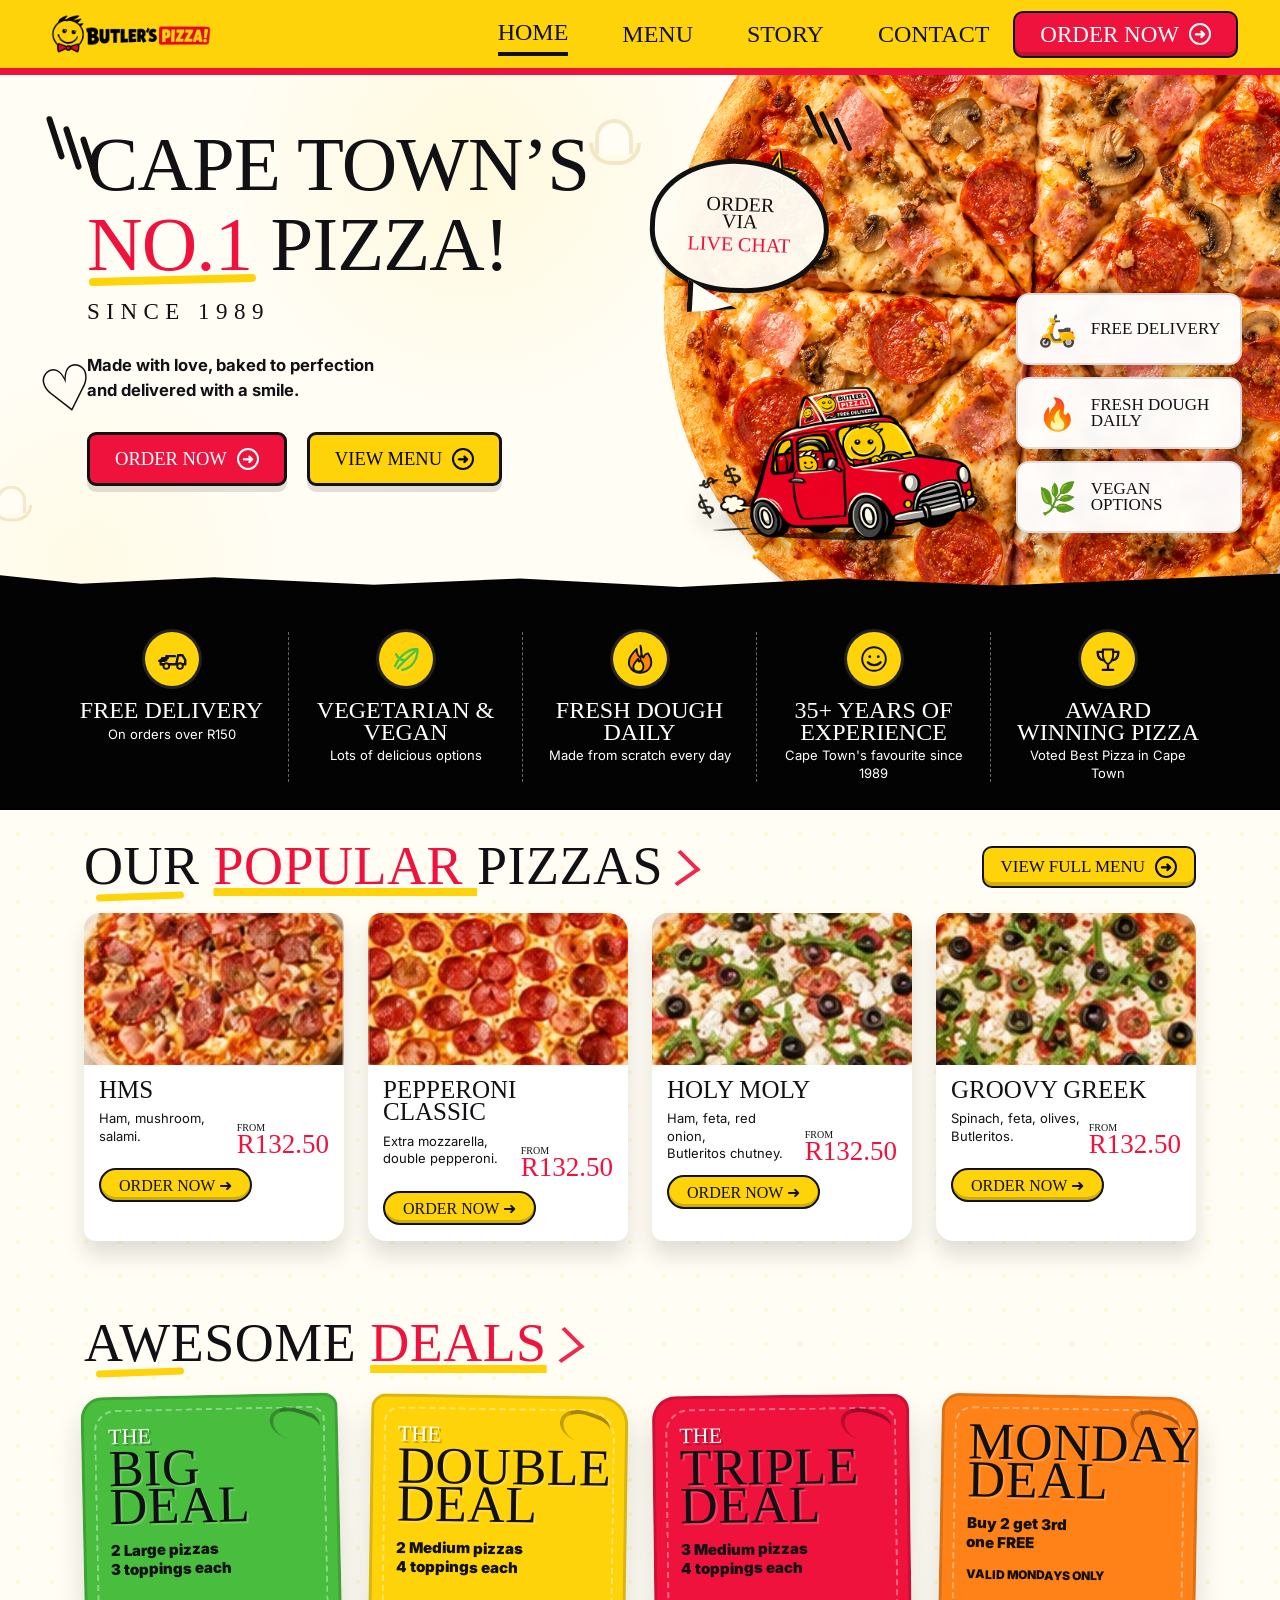
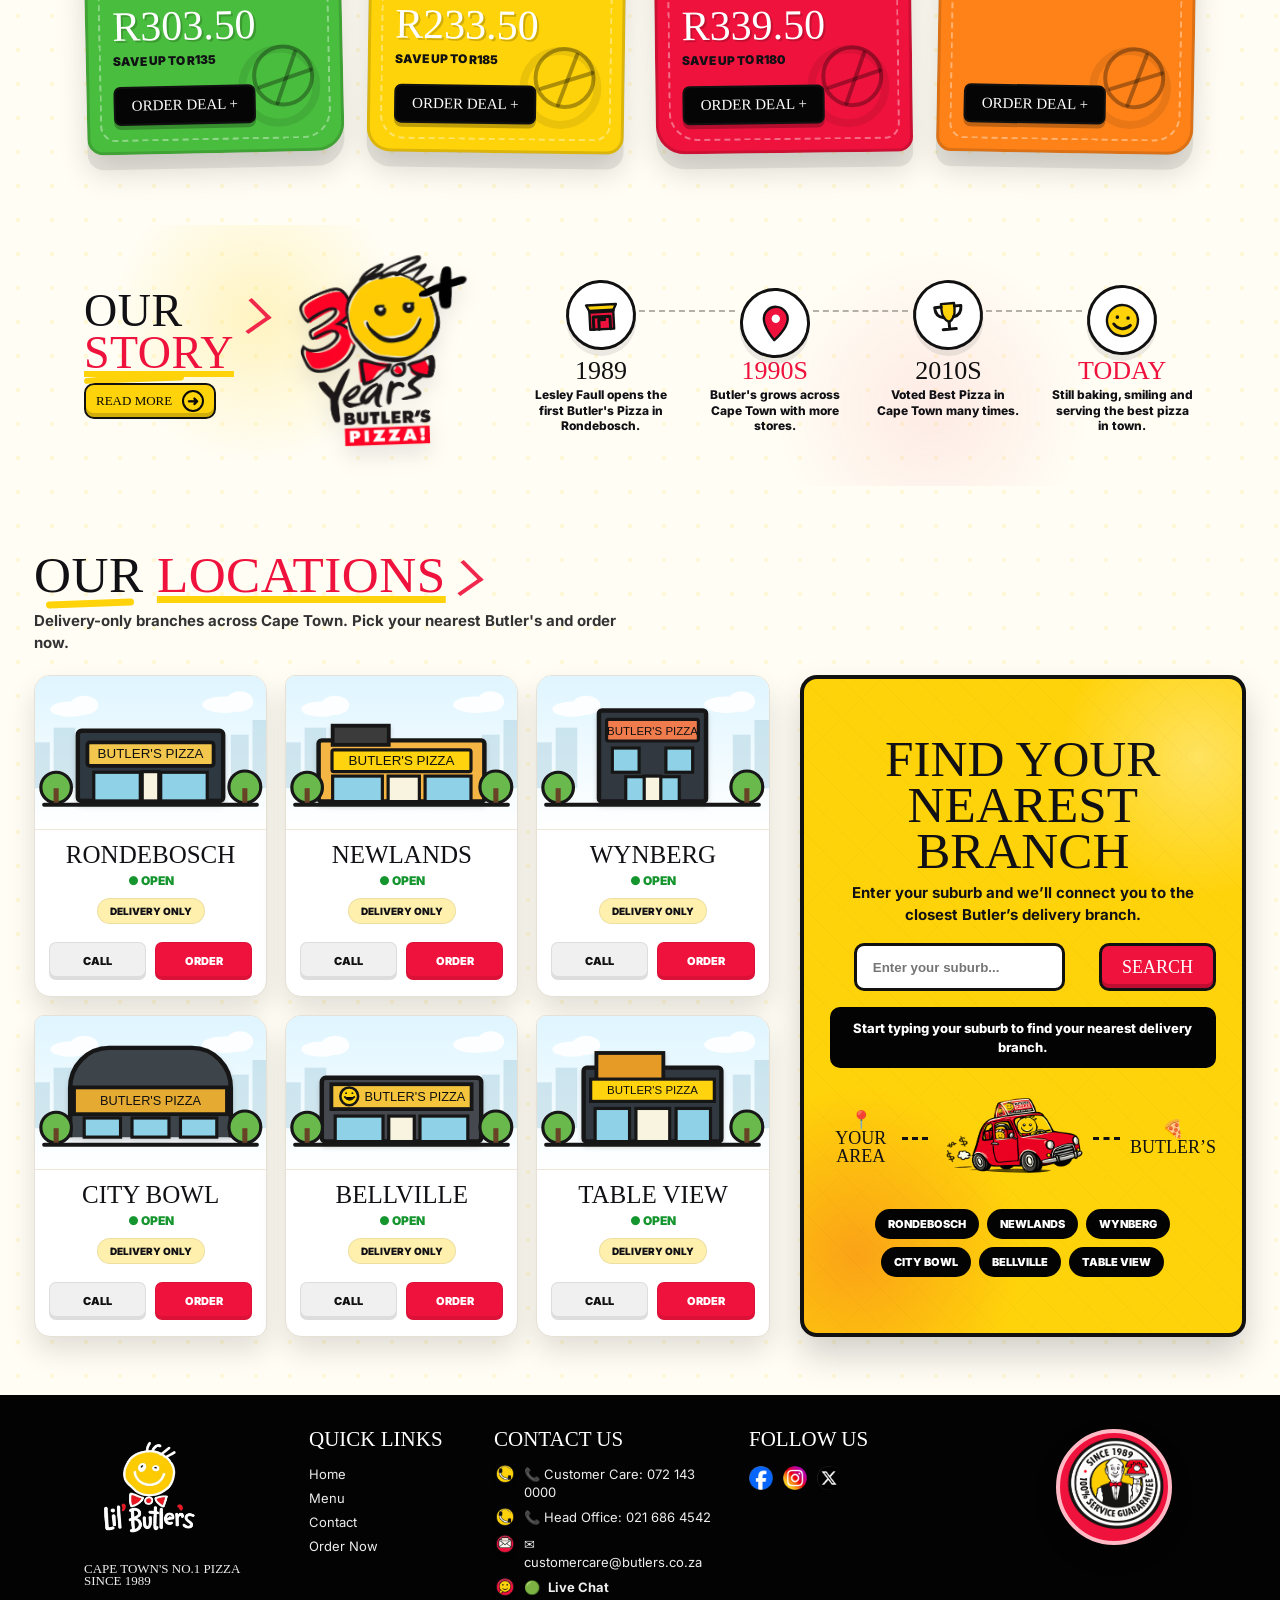
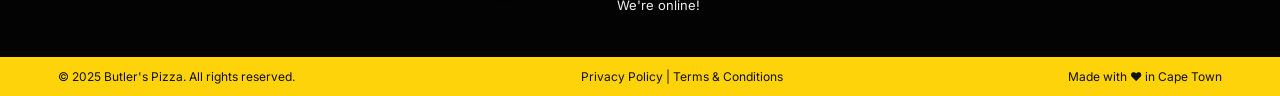
==== commit f4e17605: "Update menu icons, branch cards, footer badge and order page" ====
--- a/index.html
+++ b/index.html
@@ -15,7 +15,7 @@
 <body class="home-page">
 <header class="site-header">
 <a class="brand" href="index.html">
-<img alt="Butler's Pizza" src="assets/Main-Logo.png"/>
+<img alt="Butler's Pizza" src="assets/main-logo.png"/>
 </a>
 <nav class="main-nav">
 <a class="active" href="index.html">
@@ -520,9 +520,9 @@
 <div class="delivery-map-layout">
 <div class="locations">
 <article class="loc-card">
-<div class="building">
-        ▥
-       </div>
+<div class="branch-card-visual">
+<img src="assets/branches/branch-rondebosch.svg" alt="Rondebosch Butler's Pizza branch"/>
+</div>
 <h3>
         Rondebosch
        </h3>
@@ -542,9 +542,9 @@
 </div>
 </article>
 <article class="loc-card">
-<div class="building">
-        ▥
-       </div>
+<div class="branch-card-visual">
+<img src="assets/branches/branch-newlands.svg" alt="Newlands Butler's Pizza branch"/>
+</div>
 <h3>
         Newlands
        </h3>
@@ -564,9 +564,9 @@
 </div>
 </article>
 <article class="loc-card">
-<div class="building">
-        ▥
-       </div>
+<div class="branch-card-visual">
+<img src="assets/branches/branch-wynberg.svg" alt="Wynberg Butler's Pizza branch"/>
+</div>
 <h3>
         Wynberg
        </h3>
@@ -586,9 +586,9 @@
 </div>
 </article>
 <article class="loc-card">
-<div class="building">
-        ▥
-       </div>
+<div class="branch-card-visual">
+<img src="assets/branches/branch-city-bowl.svg" alt="City Bowl Butler's Pizza branch"/>
+</div>
 <h3>
         City Bowl
        </h3>
@@ -608,9 +608,9 @@
 </div>
 </article>
 <article class="loc-card">
-<div class="building">
-        ▥
-       </div>
+<div class="branch-card-visual">
+<img src="assets/branches/branch-bellville.svg" alt="Bellville Butler's Pizza branch"/>
+</div>
 <h3>
         Bellville
        </h3>
@@ -630,9 +630,9 @@
 </div>
 </article>
 <article class="loc-card">
-<div class="building">
-        ▥
-       </div>
+<div class="branch-card-visual">
+<img src="assets/branches/branch-table-view.svg" alt="Table View Butler's Pizza branch"/>
+</div>
 <h3>
         Table View
        </h3>
@@ -714,7 +714,7 @@
 <footer class="site-footer">
 <div class="footer-inner">
 <div class="footer-logo">
-<img src="assets/logo-butlers-trim.png"/>
+<img src="assets/logo-lil-butlers1.png">
 <p>
       Cape Town's No.1 Pizza
       <br/>
@@ -766,11 +766,11 @@
      </h3>
 <div class="socials"><a aria-label="Facebook" href="https://www.facebook.com/butlerspizzaOG" rel="noopener noreferrer" target="_blank"><img alt="Facebook" src="assets/facebook.png"/></a><a aria-label="Instagram" href="https://www.instagram.com/butlerspizzaog?utm_source=ig_web_button_share_sheet&amp;igsh=ZDNlZDc0MzIxNw==" rel="noopener noreferrer" target="_blank"><img alt="Instagram" src="assets/instagram.png"/></a><a aria-label="X" href="https://x.com/ButlersPizzaSA?s=20" rel="noopener noreferrer" target="_blank"><img alt="X" src="assets/x.png"/></a></div>
 </div>
-<a class="floating-order" href="order-now.html">
-     Order
-     <br/>
-     Now
-    </a>
+<a class="floating-order" href="order-now.html" aria-label="Order now">
+    <img
+        src="assets/service-guarantee.png"
+        alt="Butler's Pizza service guarantee">
+</a>
 </div>
 <div class="legal">
 <span>
--- a/styles.css
+++ b/styles.css
@@ -1031,17 +1031,31 @@
 }
 
 .floating-order {
-    width:116px;
-    height:116px;
-    background:var(--red);
-    border:5px solid #ffb9c4;
-    border-radius:50%;
-    display:grid;
-    place-items:center;
-    text-align:center;
-    font:25px/.85 var(--display);
-    text-transform:uppercase;
-    box-shadow:var(--shadow)
+    width: 116px;
+    height: 116px;
+    padding: 5px;
+    display: grid;
+    place-items: center;
+    overflow: hidden;
+
+    background: #ef123d;
+    border: 4px solid #ffb9c4;
+    border-radius: 50%;
+    box-shadow: var(--shadow);
+    transition: transform 0.2s ease;
+}
+
+.floating-order img {
+    width: 100%;
+    height: 100%;
+    display: block;
+    object-fit: cover;
+    border-radius: 50%;
+    transform: scale(1.16);
+}
+
+.floating-order:hover {
+    transform: translateY(-4px) scale(1.05);
 }
 
 .legal {
@@ -1243,7 +1257,8 @@
     .floating-order {
         width:90px;
         height:90px;
-        font-size:20px
+        font-size:20px;
+        display: flex;
     }
 }
 
@@ -8457,3 +8472,255 @@
         grid-template-columns: 1fr;
     }
 }
+
+
+/* =========================================================
+   BRANCH LOCATION CARDS — ILLUSTRATED MOCKUP REDESIGN
+   ========================================================= */
+
+.locations-section {
+    max-width: 1320px;
+    padding-top: 44px;
+    padding-bottom: 52px;
+}
+
+.locations-section .section-head {
+    margin-bottom: 28px;
+}
+
+.locations-section .section-title {
+    font-size: clamp(38px, 4vw, 58px);
+}
+
+.locations-subtitle {
+    max-width: 620px;
+    margin-top: 12px;
+    color: #333;
+    font-size: 15px;
+    font-weight: 700;
+    line-height: 1.45;
+}
+
+.delivery-map-layout {
+    grid-template-columns: minmax(0, 1.45fr) minmax(340px, .88fr);
+    gap: 30px;
+    align-items: stretch;
+}
+
+.locations-section .locations {
+    grid-template-columns: repeat(3, minmax(0, 1fr));
+    gap: 18px;
+}
+
+.locations-section .loc-card {
+    min-height: 322px;
+    padding: 0 14px 16px;
+    overflow: hidden;
+    display: flex;
+    flex-direction: column;
+    border: 1px solid #e7e0d5;
+    border-radius: 16px;
+    background: #fff;
+    box-shadow: 0 14px 28px rgba(0,0,0,.12);
+    transition: transform .22s ease, box-shadow .22s ease, outline-color .22s ease;
+}
+
+.locations-section .loc-card:hover {
+    transform: translateY(-6px);
+    box-shadow: 0 20px 36px rgba(0,0,0,.17);
+}
+
+.locations-section .loc-card::before {
+    display: none;
+}
+
+.branch-card-visual {
+    height: 154px;
+    margin: 0 -14px 9px;
+    overflow: hidden;
+    border-bottom: 1px solid #eee6d9;
+    background:
+        radial-gradient(circle at 20% 20%, rgba(255,211,10,.18), transparent 30%),
+        #eef9fd;
+}
+
+.branch-card-visual img {
+    width: 100%;
+    height: 100%;
+    display: block;
+    object-fit: cover;
+}
+
+.locations-section .loc-card h3 {
+    margin: 4px 0 2px;
+    font: 25px/.95 var(--display);
+    text-transform: uppercase;
+}
+
+.locations-section .loc-card > p {
+    margin: 4px 0 10px;
+    color: #15952e;
+    font-size: 12px;
+    font-weight: 900;
+}
+
+.locations-section .delivery-only {
+    margin: 0 auto 13px;
+    padding: 6px 12px;
+    background: #fff0ad;
+    border: 1px solid rgba(0,0,0,.07);
+    border-radius: 999px;
+    font-size: 10px;
+    font-weight: 900;
+}
+
+.locations-section .loc-actions {
+    margin-top: auto;
+    gap: 9px;
+}
+
+.locations-section .loc-actions a {
+    min-height: 38px;
+    display: grid;
+    place-items: center;
+    border: 1px solid rgba(0,0,0,.08);
+    border-radius: 7px;
+    font-size: 11px;
+    font-weight: 900;
+    box-shadow: inset 0 -3px rgba(0,0,0,.08);
+}
+
+.locations-section .loc-actions a:first-child {
+    background: #f0f0f0;
+}
+
+.locations-section .loc-actions a:last-child {
+    background: var(--red);
+    color: #fff;
+}
+
+.locations-section .loc-actions a:hover {
+    transform: translateY(-2px);
+}
+
+.delivery-panel {
+    min-height: 662px;
+    border-radius: 17px;
+    border-width: 4px;
+    box-shadow: 0 18px 34px rgba(0,0,0,.18);
+}
+
+.delivery-panel h3 {
+    font-size: clamp(42px, 4vw, 62px);
+}
+
+.delivery-panel p {
+    font-size: 15px;
+}
+
+.branch-search {
+    max-width: 470px;
+}
+
+.delivery-route {
+    margin-top: 22px;
+}
+
+.delivery-route img {
+    width: 145px;
+}
+
+.branch-tags span {
+    padding: 8px 13px;
+}
+
+@media (max-width: 1050px) {
+    .delivery-map-layout {
+        grid-template-columns: 1fr;
+    }
+
+    .delivery-panel {
+        min-height: 480px;
+    }
+}
+
+@media (max-width: 760px) {
+    .locations-section .locations {
+        grid-template-columns: repeat(2, minmax(0, 1fr));
+    }
+}
+
+@media (max-width: 520px) {
+    .locations-section {
+        padding-left: 16px;
+        padding-right: 16px;
+    }
+
+    .locations-section .locations {
+        grid-template-columns: 1fr;
+    }
+
+    .branch-card-visual {
+        height: 176px;
+    }
+
+    .delivery-panel {
+        min-height: 520px;
+    }
+}
+
+
+/* =========================================================
+   MENU CATEGORY PNG ICONS
+   Replaces the previous inline SVG/emoji-style icons.
+   ========================================================= */
+
+.menu-tabs .tab-icon {
+    width: 64px;
+    height: 64px;
+    padding: 0;
+    overflow: hidden;
+    border: 3px solid #fff;
+    border-radius: 50%;
+    background: transparent;
+    box-shadow: 0 5px 12px rgba(0,0,0,.22);
+}
+
+.menu-tabs .menu-category-icon {
+    width: 100%;
+    height: 100%;
+    display: block;
+    object-fit: cover;
+    border-radius: 50%;
+    pointer-events: none;
+    user-select: none;
+}
+
+.menu-tabs .tab-item {
+    min-width: 82px;
+}
+
+.menu-tabs .tab-item:hover .tab-icon,
+.menu-tabs .tab-item:focus-visible .tab-icon {
+    transform: translateY(-3px) scale(1.04);
+    box-shadow: 0 8px 18px rgba(0,0,0,.28);
+}
+
+.menu-tabs .tab-item.active .tab-icon {
+    outline: 3px solid var(--yellow);
+    outline-offset: 3px;
+}
+
+@media (max-width: 900px) {
+    .menu-tabs .tab-icon {
+        width: 58px;
+        height: 58px;
+    }
+}
+
+@media (max-width: 560px) {
+    .menu-tabs .tab-icon {
+        width: 54px;
+        height: 54px;
+    }
+}
